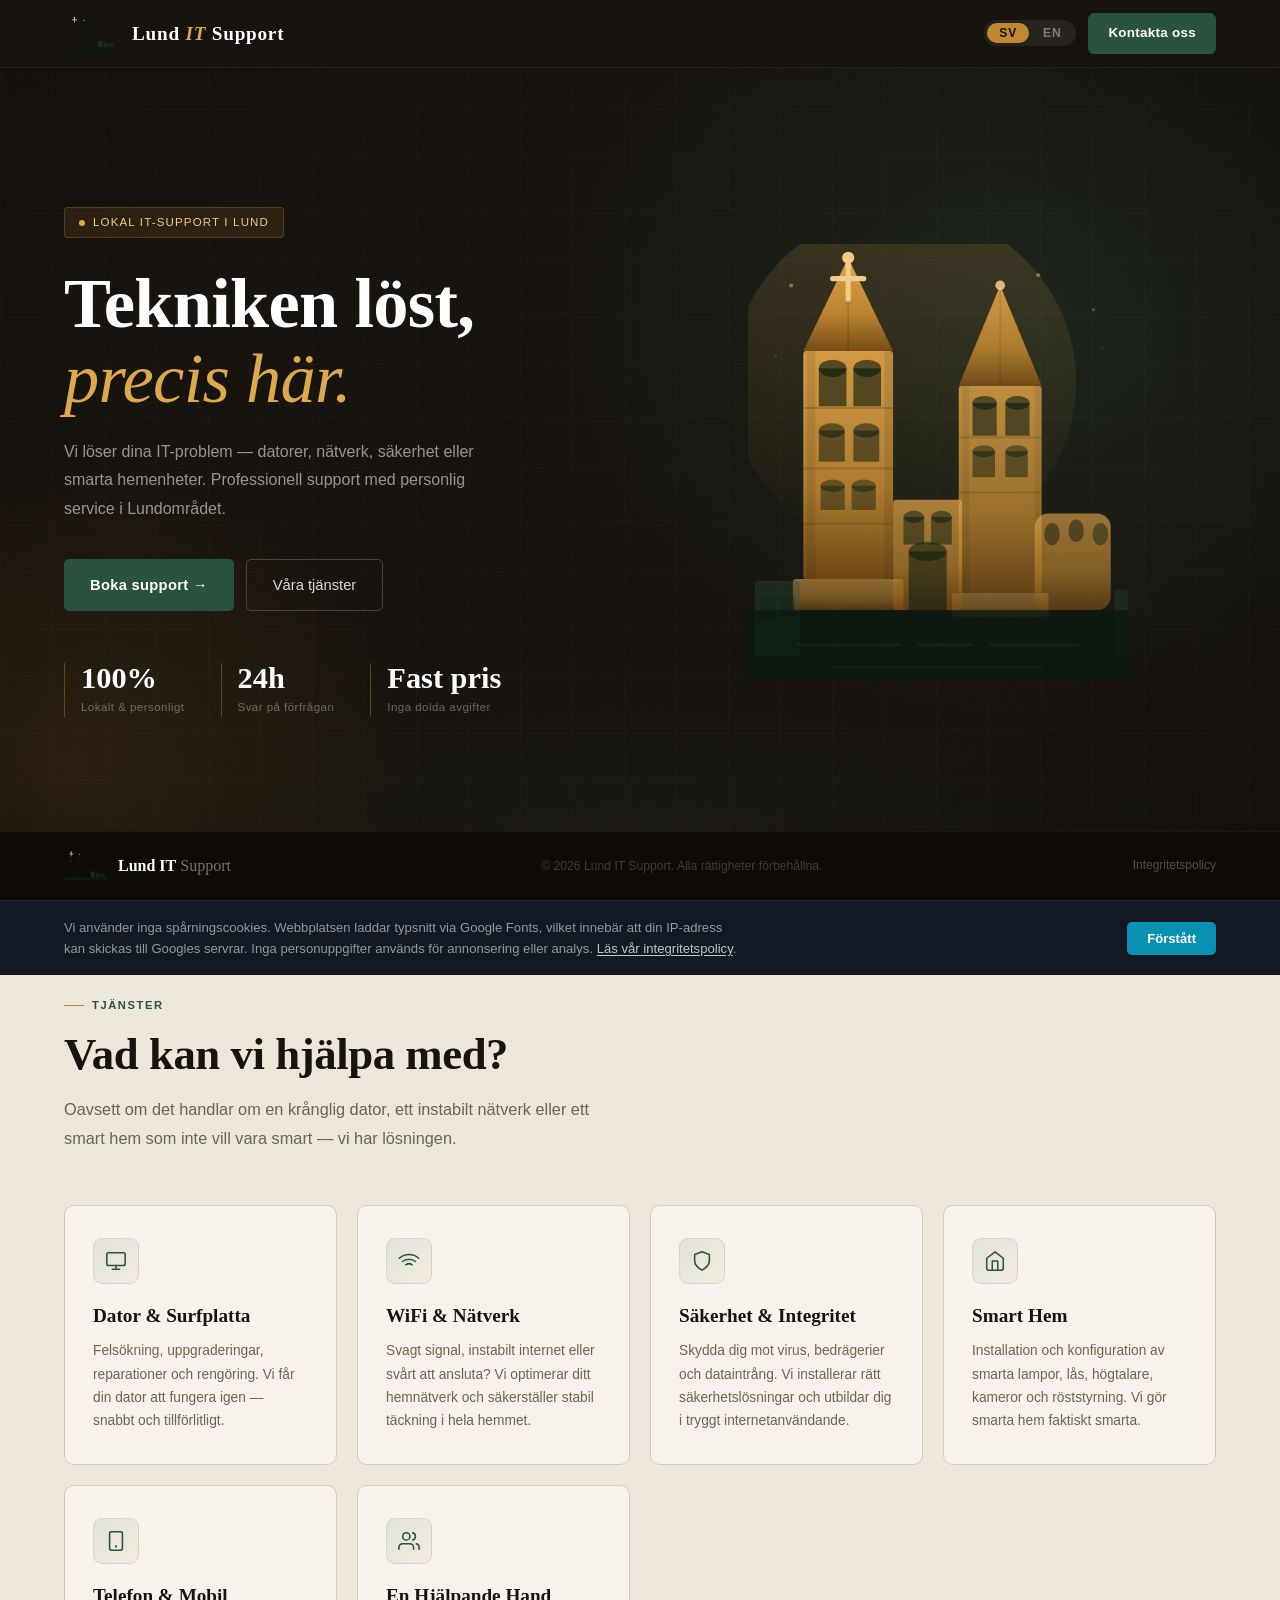
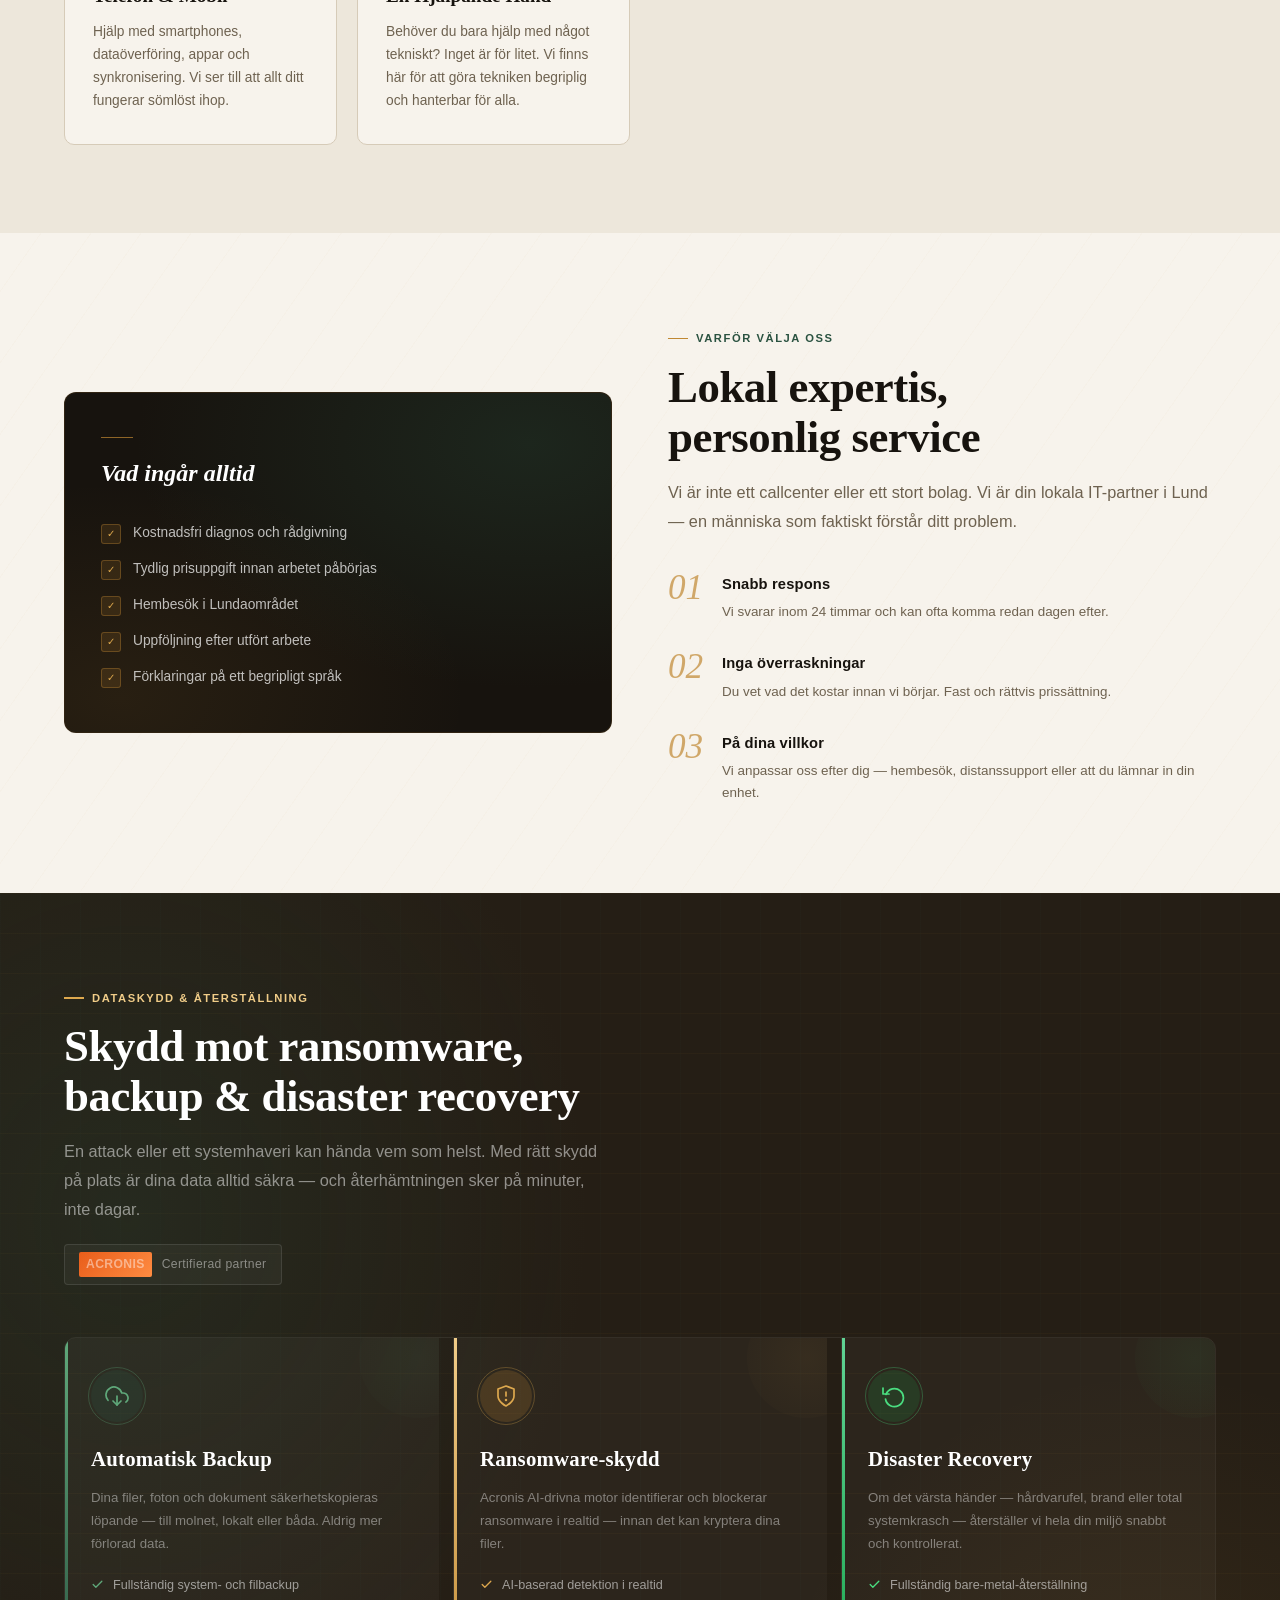
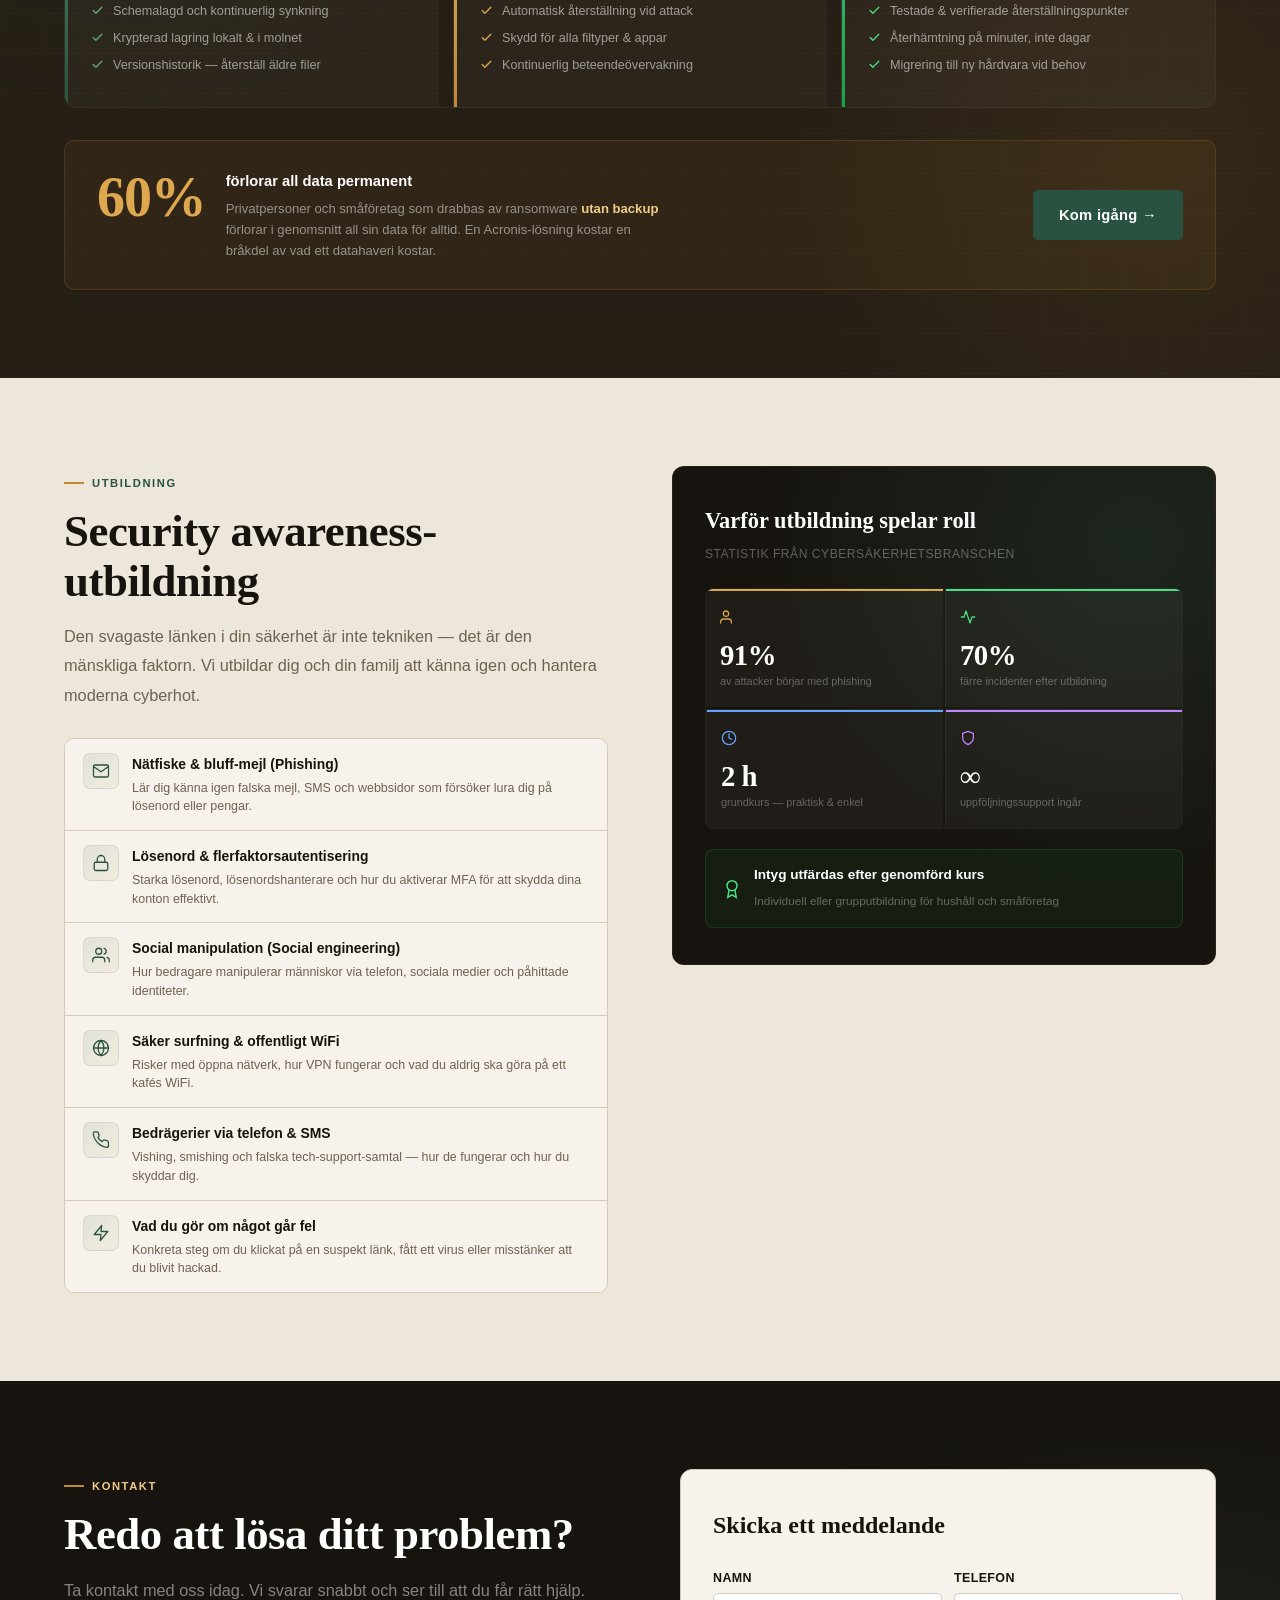
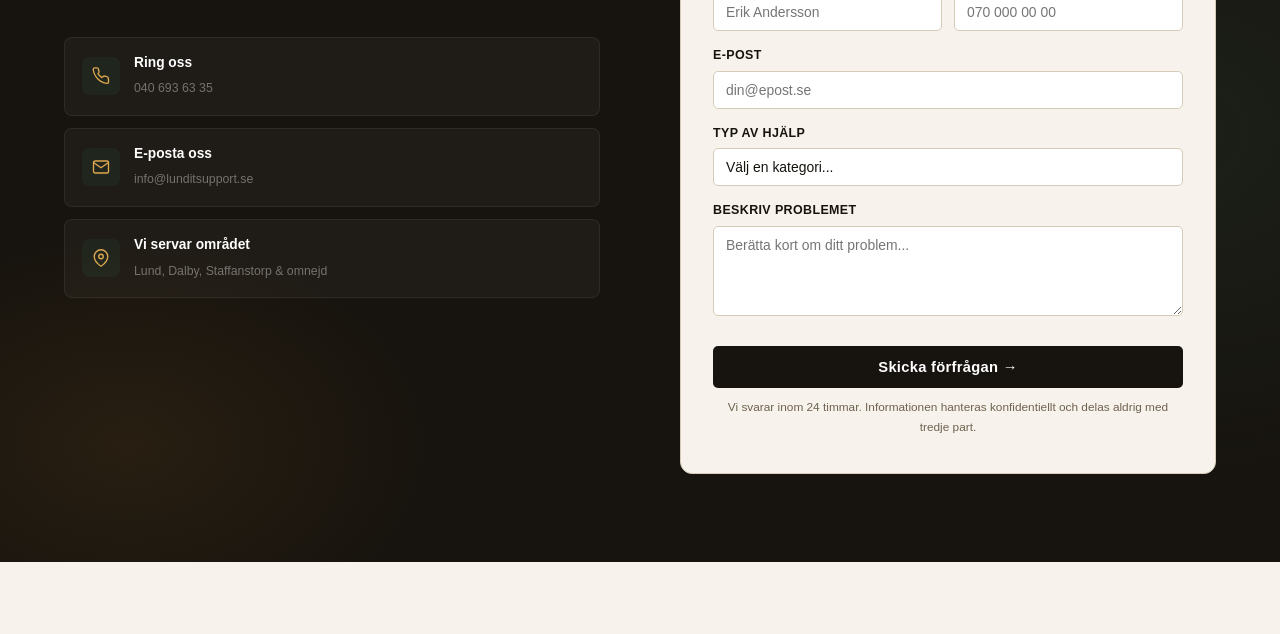
==== index.html @ 8ae0199b "Add files via upload" ====
<!DOCTYPE html>
<html lang="sv">
<head>
<meta charset="UTF-8">
<meta name="viewport" content="width=device-width, initial-scale=1.0">
<title>Lund IT Support — Lokal IT-hjälp i Lundaområdet</title>

<meta http-equiv="Content-Security-Policy" content="default-src 'self'; script-src 'self' 'unsafe-inline'; style-src 'self' 'unsafe-inline' https://fonts.googleapis.com; font-src 'self' https://fonts.gstatic.com; img-src 'self' data:; form-action 'self' https://formspree.io; connect-src 'self' https://formspree.io; frame-ancestors 'none'; object-src 'none'; base-uri 'self';">
<meta http-equiv="X-Content-Type-Options" content="nosniff">
<meta http-equiv="X-Frame-Options" content="DENY">
<meta name="referrer" content="strict-origin-when-cross-origin">
<meta name="description" content="Lokal IT-support i Lundaområdet. Hjälp med datorer, WiFi, säkerhet, smarta hem och backup-lösningar (Acronis). Professionell och personlig service.">
<meta name="robots" content="index, follow">
<meta property="og:title" content="Lund IT Support">
<meta property="og:description" content="Lokal IT-support med personlig service — datorer, nätverk, säkerhet, smart hem och Acronis backup.">
<meta property="og:type" content="website">
<meta property="og:locale" content="sv_SE">

<link rel="preconnect" href="https://fonts.googleapis.com">
<link href="https://fonts.googleapis.com/css2?family=Cormorant+Garamond:ital,wght@0,400;0,600;0,700;1,400;1,600&family=Jost:wght@300;400;500;600&display=swap" rel="stylesheet">
<style>
  :root {
    --ink:       #17130e;
    --ink-mid:   #251e15;
    --ink-card:  #2e2518;
    --forest:    #2a5240;
    --forest-l:  #3d7a5e;
    --gold:      #c08832;
    --gold-l:    #dda84e;
    --gold-ll:   #f0cc88;
    --parchment: #f7f3ec;
    --parch-mid: #ede7db;
    --text:      #17130e;
    --muted:     #6e6250;
    --border:    #d6cbb8;
  }

  *, *::before, *::after { box-sizing: border-box; margin: 0; padding: 0; }
  html { scroll-behavior: smooth; }
  body {
    padding-bottom: 72px;
    font-family: 'Jost', sans-serif;
    color: var(--text);
    background: var(--parchment);
    line-height: 1.65;
    overflow-x: hidden;
  }

  /* Grain texture overlay on dark sections */
  .grain::after {
    content: '';
    position: absolute; inset: 0; z-index: 0; pointer-events: none;
    background-image: url("data:image/svg+xml,%3Csvg viewBox='0 0 200 200' xmlns='http://www.w3.org/2000/svg'%3E%3Cfilter id='n'%3E%3CfeTurbulence type='fractalNoise' baseFrequency='0.75' numOctaves='4' stitchTiles='stitch'/%3E%3C/filter%3E%3Crect width='100%25' height='100%25' filter='url(%23n)' opacity='0.04'/%3E%3C/svg%3E");
    background-size: 180px 180px;
    opacity: 0.35;
    mix-blend-mode: overlay;
  }

  /* ── NAV ── */
  nav {
    position: fixed; top: 0; left: 0; right: 0; z-index: 100;
    background: #17130e; backdrop-filter: blur(16px);
    border-bottom: 1px solid rgba(192,136,50,0.12);
    padding: 0 5vw; display: flex; align-items: center; justify-content: space-between; height: 68px;
  }
  .nav-brand { display: flex; align-items: center; gap: 12px; text-decoration: none; }
  .nav-brand-icon { width: 56px; height: 36px; display: flex; align-items: center; justify-content: center; }
  .nav-brand-text {
    font-family: 'Cormorant Garamond', Georgia, serif;
    color: white; font-size: 1.2rem; font-weight: 600; letter-spacing: 0.04em;
  }
  .nav-brand-text span { color: var(--gold-l); font-style: italic; }
  .nav-actions { display: flex; align-items: center; gap: 12px; }
  .lang-toggle { display: flex; background: rgba(255,255,255,0.07); border-radius: 20px; padding: 3px; gap: 2px; }
  .lang-btn {
    background: none; border: none; cursor: pointer; color: rgba(255,255,255,0.4);
    font-family: 'Jost', sans-serif; font-size: 0.75rem; font-weight: 600;
    letter-spacing: 0.07em; padding: 4px 12px; border-radius: 16px; line-height: 1; transition: all 0.2s;
  }
  .lang-btn.active { background: var(--gold); color: var(--ink); }
  .nav-cta {
    background: var(--forest); color: white;
    font-family: 'Jost', sans-serif; font-weight: 600; font-size: 0.84rem;
    padding: 9px 20px; border-radius: 6px; text-decoration: none; border: none;
    cursor: pointer; transition: all 0.22s; white-space: nowrap;
    letter-spacing: 0.02em;
  }
  .nav-cta:hover { background: var(--forest-l); transform: translateY(-1px); }

  /* ── HERO LAYOUT ── */
  .hero-inner {
    display: grid; grid-template-columns: 1fr 1fr;
    gap: 48px; align-items: center; width: 100%; position: relative; z-index: 1;
  }
  .hero-logo-wrap {
    display: flex; align-items: center; justify-content: center;
    animation: fadeUp 1s 0.15s ease both;
  }
  .hero-logo-wrap svg { width: 100%; max-width: 380px; }

  /* ── HERO ── */
  .hero {
    min-height: 100vh; background: var(--ink);
    display: flex; align-items: center; position: relative; overflow: hidden;
    padding: 80px 5vw 56px;
  }
  .hero-bg {
    position: absolute; inset: 0; z-index: 0;
    background:
      radial-gradient(ellipse 60% 70% at 80% 35%, rgba(42,82,64,0.28), transparent 65%),
      radial-gradient(ellipse 45% 55% at 5%  85%, rgba(192,136,50,0.14), transparent 60%),
      radial-gradient(ellipse 80% 40% at 50% 100%, rgba(42,82,64,0.1), transparent 70%);
  }
  /* Fine grid lines — architectural blueprint feel */
  .hero-grid {
    position: absolute; inset: 0; z-index: 0;
    background-image:
      linear-gradient(rgba(192,136,50,0.04) 1px, transparent 1px),
      linear-gradient(90deg, rgba(192,136,50,0.04) 1px, transparent 1px);
    background-size: 52px 52px;
  }
  /* Vignette */
  .hero-vignette {
    position: absolute; inset: 0; z-index: 0;
    background: radial-gradient(ellipse 100% 100% at 50% 50%, transparent 40%, rgba(0,0,0,0.45) 100%);
  }

  .hero-content { position: relative; z-index: 1; animation: fadeUp 0.9s ease both; }
  .hero-badge {
    display: inline-flex; align-items: center; gap: 8px;
    background: rgba(192,136,50,0.12); border: 1px solid rgba(192,136,50,0.28);
    border-radius: 4px; padding: 5px 14px; margin-bottom: 28px;
  }
  .hero-badge-dot { width: 6px; height: 6px; background: var(--gold-l); border-radius: 50%; animation: pulse 2.4s ease infinite; }
  .hero-badge span { color: var(--gold-ll); font-size: 0.72rem; font-weight: 500; letter-spacing: 0.1em; text-transform: uppercase; }

  h1 {
    font-family: 'Cormorant Garamond', Georgia, serif;
    font-size: clamp(2.8rem, 5.5vw, 4.4rem);
    color: white; line-height: 1.06; margin-bottom: 22px; font-weight: 600;
    letter-spacing: -0.01em;
  }
  h1 em { font-style: italic; color: var(--gold-l); font-weight: 400; }

  .hero-sub {
    font-size: 1rem; color: rgba(255,255,255,0.55); font-weight: 300;
    max-width: 440px; margin-bottom: 36px; line-height: 1.78;
  }
  .hero-btns { display: flex; gap: 12px; flex-wrap: wrap; }
  .btn-primary {
    background: var(--forest); color: white;
    font-family: 'Jost', sans-serif; font-weight: 600; font-size: 0.92rem;
    padding: 13px 26px; border-radius: 5px; text-decoration: none;
    border: none; cursor: pointer; transition: all 0.25s;
    display: inline-flex; align-items: center; gap: 8px; letter-spacing: 0.02em;
  }
  .btn-primary:hover { background: var(--forest-l); transform: translateY(-2px); box-shadow: 0 8px 28px rgba(42,82,64,0.4); }
  .btn-secondary {
    background: transparent; color: rgba(255,255,255,0.85);
    font-family: 'Jost', sans-serif; font-weight: 400; font-size: 0.92rem;
    padding: 13px 26px; border-radius: 5px; text-decoration: none;
    border: 1px solid rgba(255,255,255,0.2); transition: all 0.25s;
    display: inline-flex; align-items: center; gap: 8px;
  }
  .btn-secondary:hover { background: rgba(255,255,255,0.08); transform: translateY(-2px); }

  .hero-stats {
    position: relative; z-index: 1; margin-top: 52px;
    display: flex; gap: 36px; flex-wrap: wrap;
    animation: fadeUp 0.9s 0.2s ease both;
  }
  .stat { border-left: 1px solid rgba(192,136,50,0.4); padding-left: 16px; }
  .stat-num {
    font-family: 'Cormorant Garamond', Georgia, serif;
    font-size: 1.9rem; color: white; font-weight: 600; line-height: 1;
  }
  .stat-label { font-size: 0.72rem; color: rgba(255,255,255,0.35); letter-spacing: 0.04em; margin-top: 4px; }

  /* ── SHARED ── */
  section { padding: 88px 5vw; }
  .section-tag {
    display: inline-flex; align-items: center; gap: 8px;
    font-size: 0.7rem; font-weight: 600; letter-spacing: 0.14em;
    color: var(--forest); text-transform: uppercase; margin-bottom: 14px;
  }
  .section-tag::before {
    content: '';
    display: inline-block; width: 20px; height: 1.5px;
    background: var(--gold); flex-shrink: 0;
  }
  h2 {
    font-family: 'Cormorant Garamond', Georgia, serif;
    font-size: clamp(2rem, 3.5vw, 2.8rem);
    color: var(--ink); line-height: 1.12; margin-bottom: 16px;
    font-weight: 600; letter-spacing: -0.01em;
  }
  .section-intro { font-size: 1.02rem; color: var(--muted); max-width: 540px; line-height: 1.78; font-weight: 300; }

  /* ── SERVICES ── */
  .services { background: var(--parch-mid); }
  .services-header { margin-bottom: 52px; }
  .services-grid { display: grid; grid-template-columns: repeat(auto-fill, minmax(270px, 1fr)); gap: 20px; }
  .service-card {
    background: var(--parchment); border: 1px solid var(--border);
    border-radius: 10px; padding: 32px 28px;
    transition: all 0.32s cubic-bezier(0.25,0.8,0.25,1);
    position: relative; overflow: hidden;
  }
  /* Gold top bar on hover */
  .service-card::before {
    content: ''; position: absolute; top: 0; left: 0; right: 0; height: 2px;
    background: linear-gradient(90deg, var(--forest), var(--gold));
    transform: scaleX(0); transform-origin: left; transition: transform 0.35s;
  }
  /* Warm glow bottom corner */
  .service-card::after {
    content: ''; position: absolute; bottom: -30px; right: -30px;
    width: 80px; height: 80px; border-radius: 50%;
    background: radial-gradient(circle, rgba(192,136,50,0.1), transparent 70%);
    opacity: 0; transition: opacity 0.35s;
  }
  .service-card:hover { transform: translateY(-6px); box-shadow: 0 20px 56px rgba(23,19,14,0.13); border-color: rgba(42,82,64,0.35); }
  .service-card:hover::before { transform: scaleX(1); }
  .service-card:hover::after { opacity: 1; }
  .service-icon {
    width: 46px; height: 46px;
    background: linear-gradient(135deg, rgba(42,82,64,0.1), rgba(192,136,50,0.07));
    border-radius: 9px; display: flex; align-items: center; justify-content: center;
    margin-bottom: 16px; border: 1px solid rgba(42,82,64,0.12);
  }
  .service-icon svg { width: 22px; height: 22px; stroke: var(--forest); fill: none; stroke-width: 1.7; stroke-linecap: round; stroke-linejoin: round; }
  .service-card h3 {
    font-family: 'Cormorant Garamond', Georgia, serif;
    font-size: 1.2rem; color: var(--ink); margin-bottom: 8px; font-weight: 600;
  }
  .service-card p { font-size: 0.86rem; color: var(--muted); line-height: 1.68; font-weight: 300; }

  /* ── WHY ── */
  .why { background: var(--parchment); position: relative; }
  /* Subtle diagonal lines background */
  .why::before {
    content: ''; position: absolute; inset: 0; z-index: 0; pointer-events: none;
    background-image: repeating-linear-gradient(
      -55deg,
      transparent,
      transparent 40px,
      rgba(192,136,50,0.025) 40px,
      rgba(192,136,50,0.025) 41px
    );
  }
  .why > * { position: relative; z-index: 1; }
  .why-inner { display: grid; grid-template-columns: 1fr 1fr; gap: 72px; align-items: center; }
  .why-visual {
    background: var(--ink); border-radius: 12px;
    padding: 44px 36px; position: relative; overflow: hidden;
    border: 1px solid rgba(192,136,50,0.15);
  }
  .why-visual-bg {
    position: absolute; inset: 0;
    background: radial-gradient(ellipse at 85% 15%, rgba(42,82,64,0.3), transparent 60%),
                radial-gradient(ellipse at 10% 90%, rgba(192,136,50,0.1), transparent 50%);
  }
  .why-visual-content { position: relative; z-index: 1; }
  /* Gold rule above title */
  .why-visual-rule {
    width: 32px; height: 1px; background: var(--gold); margin-bottom: 16px; opacity: 0.7;
  }
  .why-visual-title {
    font-family: 'Cormorant Garamond', Georgia, serif;
    font-size: 1.5rem; color: white; margin-bottom: 28px; font-weight: 600; font-style: italic;
  }
  .check-list { list-style: none; display: flex; flex-direction: column; gap: 14px; }
  .check-list li { display: flex; align-items: flex-start; gap: 12px; color: rgba(255,255,255,0.72); font-size: 0.86rem; line-height: 1.6; }
  .check-icon {
    width: 20px; height: 20px; flex-shrink: 0;
    background: rgba(192,136,50,0.15); border: 1px solid rgba(192,136,50,0.35);
    border-radius: 3px; display: flex; align-items: center; justify-content: center;
    color: var(--gold-l); font-size: 10px; margin-top: 2px;
  }
  .why-points { display: flex; flex-direction: column; gap: 28px; margin-top: 36px; }
  .why-point { display: flex; gap: 18px; align-items: flex-start; }
  .why-point-num {
    font-family: 'Cormorant Garamond', Georgia, serif;
    font-size: 2.2rem; color: var(--gold); line-height: 0.9;
    width: 36px; flex-shrink: 0; font-weight: 400; font-style: italic; opacity: 0.7;
  }
  .why-point h4 { font-weight: 600; color: var(--ink); margin-bottom: 5px; font-size: 0.92rem; letter-spacing: 0.01em; }
  .why-point p { font-size: 0.84rem; color: var(--muted); line-height: 1.65; font-weight: 300; }

  /* ── ACRONIS / DATA PROTECTION ── */
  .acronis {
    background: var(--ink-mid); position: relative; overflow: hidden;
  }
  /* Blueprint grid: technical, precise */
  .acronis::before {
    content: ''; position: absolute; inset: 0; z-index: 0; pointer-events: none;
    background-image:
      linear-gradient(rgba(192,136,50,0.04) 1px, transparent 1px),
      linear-gradient(90deg, rgba(42,82,64,0.06) 1px, transparent 1px);
    background-size: 40px 40px;
  }
  .acronis-bg {
    position: absolute; inset: 0; z-index: 0;
    background:
      radial-gradient(ellipse 60% 80% at 10% 30%, rgba(42,82,64,0.22), transparent 60%),
      radial-gradient(ellipse 50% 60% at 90% 80%, rgba(192,136,50,0.1), transparent 60%);
  }
  .acronis-inner { position: relative; z-index: 1; }
  .acronis-header { margin-bottom: 52px; }
  .acronis-header h2 { color: white; }
  .acronis-header .section-tag { color: var(--gold-ll); }
  .acronis-header .section-tag::before { background: var(--gold-l); }
  .acronis-header .section-intro { color: rgba(255,255,255,0.5); }
  .acronis-partner {
    display: inline-flex; align-items: center; gap: 10px;
    background: rgba(255,255,255,0.04); border: 1px solid rgba(255,255,255,0.1);
    border-radius: 4px; padding: 7px 14px; margin-top: 20px;
  }
  .acronis-partner-badge {
    background: linear-gradient(135deg,#e85d1a,#ff8c42);
    border-radius: 2px; padding: 2px 7px; font-size: 0.65rem; font-weight: 700;
    color: white; letter-spacing: 0.1em; text-transform: uppercase;
  }
  .acronis-partner span { color: rgba(255,255,255,0.45); font-size: 0.76rem; letter-spacing: 0.03em; }

  /* Three-card grid with distinct visual weight per card */
  .acronis-grid { display: grid; grid-template-columns: repeat(3,1fr); gap: 2px; margin-bottom: 32px; border: 1px solid rgba(255,255,255,0.07); border-radius: 12px; overflow: hidden; }

  .acronis-card {
    background: rgba(255,255,255,0.03);
    padding: 32px 26px; transition: background 0.3s; position: relative; overflow: hidden;
  }
  /* Vertical dividers between cards */
  .acronis-card + .acronis-card { border-left: 1px solid rgba(255,255,255,0.06); }
  /* Coloured left edge per card type — instant visual hierarchy */
  .acronis-card::before {
    content: ''; position: absolute; top: 0; left: 0; bottom: 0; width: 3px;
  }
  .card-backup::before    { background: linear-gradient(180deg, #5fa87a, #2a5240); }
  .card-ransomware::before { background: linear-gradient(180deg, var(--gold-ll), var(--gold)); }
  .card-disaster::before  { background: linear-gradient(180deg, #60d394, #16a34a); }
  /* Ambient glow top-right corner per card */
  .acronis-card::after {
    content: ''; position: absolute; top: -40px; right: -40px;
    width: 120px; height: 120px; border-radius: 50%; opacity: 0.06;
    transition: opacity 0.4s;
  }
  .card-backup::after    { background: radial-gradient(circle, #5fa87a, transparent); }
  .card-ransomware::after { background: radial-gradient(circle, #dda84e, transparent); }
  .card-disaster::after  { background: radial-gradient(circle, #4ade80, transparent); }
  .acronis-card:hover { background: rgba(255,255,255,0.06); }
  .acronis-card:hover::after { opacity: 0.18; }

  /* Card icon with coloured ring */
  .acronis-card-icon {
    width: 52px; height: 52px; border-radius: 50%;
    display: flex; align-items: center; justify-content: center;
    margin-bottom: 20px; position: relative;
  }
  .acronis-card-icon::after {
    content: ''; position: absolute; inset: -3px; border-radius: 50%;
    border: 1px solid currentColor; opacity: 0.3;
  }
  .icon-backup    { background: rgba(42,82,64,0.25);    color: #5fa87a; }
  .icon-ransomware { background: rgba(192,136,50,0.2);   color: var(--gold-l); }
  .icon-disaster  { background: rgba(22,163,74,0.18);   color: #4ade80; }
  .icon-backup svg    { stroke: #5fa87a; }
  .icon-ransomware svg { stroke: var(--gold-l); }
  .icon-disaster svg  { stroke: #4ade80; }
  .acronis-card-icon svg { width: 24px; height: 24px; fill: none; stroke-width: 1.7; stroke-linecap: round; stroke-linejoin: round; }

  .acronis-card h3 {
    font-family: 'Cormorant Garamond', Georgia, serif;
    font-size: 1.3rem; color: white; margin-bottom: 10px; font-weight: 600;
    letter-spacing: 0.01em;
  }
  .acronis-card p { font-size: 0.83rem; color: rgba(255,255,255,0.42); line-height: 1.75; margin-bottom: 20px; font-weight: 300; }
  .acronis-features { list-style: none; display: flex; flex-direction: column; gap: 8px; }
  .acronis-features li { display: flex; align-items: flex-start; gap: 9px; font-size: 0.79rem; color: rgba(255,255,255,0.55); line-height: 1.5; }
  .acronis-features li svg { width: 13px; height: 13px; fill: none; stroke-width: 2.4; stroke-linecap: round; stroke-linejoin: round; flex-shrink: 0; margin-top: 2px; }
  .icon-backup    ~ * .acronis-features li svg,
  .card-backup .acronis-features li svg    { stroke: #5fa87a; }
  .card-ransomware .acronis-features li svg { stroke: var(--gold-l); }
  .card-disaster .acronis-features li svg  { stroke: #4ade80; }

  /* Stat callout: number as hero */
  .acronis-callout {
    display: grid; grid-template-columns: 1fr auto;
    gap: 24px; align-items: center;
    background: rgba(192,136,50,0.07);
    border: 1px solid rgba(192,136,50,0.2);
    border-radius: 10px; padding: 28px 32px;
  }
  .acronis-callout-inner { display: flex; align-items: flex-start; gap: 20px; }
  /* Big statistic number */
  .acronis-stat-num {
    font-family: 'Cormorant Garamond', Georgia, serif;
    font-size: 3.5rem; font-weight: 700; color: var(--gold-l);
    line-height: 1; flex-shrink: 0; letter-spacing: -0.02em;
  }
  .acronis-stat-text strong { display: block; color: white; font-size: 0.92rem; font-weight: 600; margin-bottom: 4px; }
  .acronis-stat-text p { color: rgba(255,255,255,0.5); font-size: 0.82rem; line-height: 1.6; font-weight: 300; max-width: 440px; }
  .acronis-stat-text p strong { display: inline; color: var(--gold-ll); font-size: inherit; }

  /* ── AWARENESS ── */
  .awareness { background: var(--parch-mid); }
  .awareness-inner { display: grid; grid-template-columns: 1fr 1fr; gap: 64px; align-items: start; }
  .awareness-modules { display: flex; flex-direction: column; gap: 0; margin-top: 28px; border: 1px solid var(--border); border-radius: 10px; overflow: hidden; }
  .awareness-module {
    background: var(--parchment); border-bottom: 1px solid var(--border);
    padding: 14px 18px; display: flex; align-items: flex-start; gap: 13px;
    transition: all 0.22s; position: relative;
  }
  .awareness-module:last-child { border-bottom: none; }
  /* Gold left accent bar on hover */
  .awareness-module::before {
    content: ''; position: absolute; top: 0; left: 0; bottom: 0; width: 2px;
    background: var(--gold); transform: scaleY(0); transform-origin: center;
    transition: transform 0.22s;
  }
  .awareness-module:hover { background: white; padding-left: 22px; }
  .awareness-module:hover::before { transform: scaleY(1); }
  .module-icon {
    width: 36px; height: 36px; flex-shrink: 0; border-radius: 7px;
    display: flex; align-items: center; justify-content: center;
    background: linear-gradient(135deg, rgba(42,82,64,0.1), rgba(192,136,50,0.07));
    border: 1px solid rgba(42,82,64,0.1); transition: all 0.22s;
  }
  .awareness-module:hover .module-icon { background: rgba(42,82,64,0.12); border-color: rgba(42,82,64,0.25); }
  .module-icon svg { width: 18px; height: 18px; stroke: var(--forest); fill: none; stroke-width: 1.7; stroke-linecap: round; stroke-linejoin: round; }
  .module-text h4 { font-weight: 600; font-size: 0.87rem; color: var(--ink); margin-bottom: 3px; }
  .module-text p { font-size: 0.78rem; color: var(--muted); line-height: 1.5; font-weight: 300; }

  /* Stats panel: four stat boxes with individual accent colours */
  .awareness-visual {
    background: var(--ink); border-radius: 12px; padding: 36px 32px;
    position: relative; overflow: hidden; border: 1px solid rgba(192,136,50,0.12);
  }
  .awareness-visual-bg { position: absolute; inset: 0; background: radial-gradient(ellipse at 85% 15%, rgba(42,82,64,0.3), transparent 60%); }
  .awareness-visual-content { position: relative; z-index: 1; }
  .awareness-visual h3 {
    font-family: 'Cormorant Garamond', Georgia, serif;
    font-size: 1.4rem; color: white; margin-bottom: 4px; font-weight: 600;
  }
  .awareness-visual-sub { font-size: 0.76rem; color: rgba(255,255,255,0.32); margin-bottom: 24px; letter-spacing: 0.04em; text-transform: uppercase; }
  /* Four-stat grid with coloured top bar per stat */
  .awareness-stats { display: grid; grid-template-columns: 1fr 1fr; gap: 2px; margin-bottom: 20px; border-radius: 8px; overflow: hidden; border: 1px solid rgba(255,255,255,0.06); }
  .astat {
    background: rgba(255,255,255,0.04);
    padding: 18px 14px; position: relative; overflow: hidden;
  }
  .astat::before {
    content: ''; position: absolute; top: 0; left: 0; right: 0; height: 2px;
  }
  .astat:nth-child(1)::before { background: var(--gold-l); }
  .astat:nth-child(2)::before { background: #4ade80; }
  .astat:nth-child(3)::before { background: #60a5fa; }
  .astat:nth-child(4)::before { background: #c084fc; }
  .astat + .astat { border-left: 1px solid rgba(255,255,255,0.05); }
  .astat:nth-child(3), .astat:nth-child(4) { border-top: 1px solid rgba(255,255,255,0.05); }
  .astat-icon { margin-bottom: 8px; }
  .astat-icon svg { width: 16px; height: 16px; fill: none; stroke-width: 1.9; stroke-linecap: round; stroke-linejoin: round; }
  .astat:nth-child(1) .astat-icon svg { stroke: var(--gold-l); }
  .astat:nth-child(2) .astat-icon svg { stroke: #4ade80; }
  .astat:nth-child(3) .astat-icon svg { stroke: #60a5fa; }
  .astat:nth-child(4) .astat-icon svg { stroke: #c084fc; }
  .astat-num {
    font-family: 'Cormorant Garamond', Georgia, serif;
    font-size: 1.8rem; color: white; font-weight: 600; line-height: 1;
    letter-spacing: -0.02em;
  }
  .astat-label { font-size: 0.68rem; color: rgba(255,255,255,0.32); margin-top: 4px; line-height: 1.4; }

  .awareness-cert {
    background: rgba(22,163,74,0.08); border: 1px solid rgba(22,163,74,0.2);
    border-radius: 8px; padding: 14px 16px; display: flex; align-items: center; gap: 12px;
  }
  .awareness-cert svg { width: 20px; height: 20px; stroke: #4ade80; fill: none; stroke-width: 1.8; flex-shrink: 0; }
  .awareness-cert-text strong { display: block; color: white; font-size: 0.85rem; font-weight: 600; }
  .awareness-cert-text span { font-size: 0.74rem; color: rgba(255,255,255,0.34); }

  /* ── CONTACT ── */
  .contact { background: var(--ink); position: relative; overflow: hidden; }
  .contact-bg {
    position: absolute; inset: 0;
    background: radial-gradient(ellipse 60% 70% at 90% 45%, rgba(42,82,64,0.22), transparent 65%),
                radial-gradient(ellipse 40% 45% at 10% 85%, rgba(192,136,50,0.1), transparent 60%);
  }
  .contact-inner { position: relative; z-index: 1; display: grid; grid-template-columns: 1fr 1fr; gap: 80px; align-items: start; }
  .contact h2 { color: white; }
  .contact .section-tag { color: var(--gold-ll); }
  .contact .section-tag::before { background: var(--gold); }
  .contact .section-intro { color: rgba(255,255,255,0.48); }
  .contact-ways { margin-top: 32px; display: flex; flex-direction: column; gap: 12px; }
  .contact-way {
    display: flex; align-items: center; gap: 14px; padding: 14px 17px;
    background: rgba(255,255,255,0.035); border: 1px solid rgba(255,255,255,0.07);
    border-radius: 8px; text-decoration: none; transition: all 0.22s;
  }
  .contact-way:hover { background: rgba(255,255,255,0.07); border-color: rgba(192,136,50,0.3); transform: translateX(4px); }
  .contact-way-icon {
    width: 38px; height: 38px; flex-shrink: 0;
    background: rgba(42,82,64,0.18); border-radius: 7px;
    display: flex; align-items: center; justify-content: center;
  }
  .contact-way-icon svg { width: 18px; height: 18px; stroke: var(--gold-l); fill: none; stroke-width: 1.8; stroke-linecap: round; stroke-linejoin: round; }
  .contact-way-text strong { display: block; color: white; font-weight: 600; font-size: 0.86rem; }
  .contact-way-text span { color: rgba(255,255,255,0.38); font-size: 0.77rem; }

  /* Contact form */
  .form-card { background: var(--parchment); border-radius: 12px; padding: 36px 32px; border: 1px solid var(--border); }
  .form-card h3 {
    font-family: 'Cormorant Garamond', Georgia, serif;
    font-size: 1.5rem; color: var(--ink); margin-bottom: 22px; font-weight: 600;
  }
  .form-row { margin-bottom: 14px; }
  .form-row label { display: block; font-size: 0.78rem; font-weight: 600; color: var(--text); margin-bottom: 5px; letter-spacing: 0.03em; text-transform: uppercase; }
  .form-row input, .form-row textarea, .form-row select {
    width: 100%; padding: 10px 12px;
    border: 1.5px solid var(--border); border-radius: 5px;
    font-family: 'Jost', sans-serif; font-size: 0.87rem;
    color: var(--text); background: white; outline: none;
    transition: border-color 0.2s; appearance: none;
  }
  .form-row input:focus, .form-row textarea:focus, .form-row select:focus {
    border-color: var(--forest); box-shadow: 0 0 0 3px rgba(42,82,64,0.1);
  }
  .form-row textarea { resize: vertical; min-height: 90px; }
  .form-grid { display: grid; grid-template-columns: 1fr 1fr; gap: 12px; }
  .form-submit {
    width: 100%; background: var(--ink); color: white;
    font-family: 'Jost', sans-serif; font-weight: 600; font-size: 0.92rem;
    padding: 13px; border-radius: 5px; border: none;
    cursor: pointer; transition: all 0.25s; margin-top: 8px; letter-spacing: 0.02em;
  }
  .form-submit:hover { background: var(--forest); transform: translateY(-2px); box-shadow: 0 8px 24px rgba(42,82,64,0.32); }
  .form-submit:disabled { opacity: 0.55; cursor: not-allowed; transform: none; }
  .form-note { font-size: 0.74rem; color: var(--muted); text-align: center; margin-top: 10px; font-weight: 300; }
  .success-msg { display: none; background: rgba(42,82,64,0.08); border: 1px solid rgba(42,82,64,0.28); border-radius: 6px; padding: 14px; text-align: center; color: var(--forest); font-weight: 500; font-size: 0.86rem; margin-top: 10px; }
  #form-error { display: none; color: #b91c1c; font-size: 0.82rem; margin-bottom: 8px; }

  /* ── FOOTER ── */
  footer { position: fixed; bottom: 0; left: 0; right: 0; z-index: 100;
    background: #0e0b07; padding: 18px 5vw;
    display: flex; align-items: center; justify-content: space-between; flex-wrap: wrap; gap: 16px;
    border-top: 1px solid rgba(192,136,50,0.1);
  }
  .footer-brand { display: flex; align-items: center; gap: 10px; text-decoration: none; }
  .footer-brand-text {
    font-family: 'Cormorant Garamond', Georgia, serif;
    color: rgba(255,255,255,0.42); font-size: 1rem; font-weight: 400;
  }
  .footer-brand-text b { color: white; }
  .footer-copy { color: rgba(255,255,255,0.2); font-size: 0.76rem; }

  /* ── ANIMATIONS ── */
  @keyframes fadeUp { from { opacity:0; transform:translateY(24px); } to { opacity:1; transform:translateY(0); } }
  @keyframes pulse { 0%,100%{ opacity:1; transform:scale(1); } 50%{ opacity:0.45; transform:scale(0.82); } }
  .fade-in { opacity:0; transform:translateY(20px); transition: opacity 0.75s ease, transform 0.75s ease; }
  .fade-in.visible { opacity:1; transform:translateY(0); }


  /* ═══════════════════════════════════════════════
     RESPONSIVE SYSTEM
     Breakpoints:
       xs  < 480px   — small phone
       sm  480–767px — large phone / small tablet
       md  768–1023px — tablet
       lg  1024–1399px — laptop
       xl  1400–1919px — desktop
       2xl 1920px+   — large/wide monitors (27"+)
  ═══════════════════════════════════════════════ */

  /* ── CONTAINER: cap content width on large screens ── */
  .container {
    width: 100%;
    max-width: 1360px;
    margin-left: auto;
    margin-right: auto;
    padding-left: 5vw;
    padding-right: 5vw;
  }

  /* On very wide screens shrink side padding so container kicks in cleanly */
  @media(min-width:1400px) {
    nav { padding: 0 max(5vw, calc((100vw - 1360px)/2)); }
    section { padding: 96px max(5vw, calc((100vw - 1360px)/2)); }
    footer { padding: 32px max(5vw, calc((100vw - 1360px)/2)); }
    .hero { padding: 80px max(5vw, calc((100vw - 1360px)/2)) 56px; }
  }

  /* ── 27"+ wide monitors (1920px+): generously spaced ── */
  @media(min-width:1920px) {
    h1 { font-size: 5rem; }
    h2 { font-size: 3rem; }
    .hero-logo-wrap svg { max-width: 480px; }
    .services-grid { grid-template-columns: repeat(3, 1fr); gap: 28px; }
    .acronis-grid { gap: 24px; }
    .why-inner { gap: 96px; }
    section { padding-top: 112px; padding-bottom: 112px; }
    .section-intro { font-size: 1.1rem; max-width: 620px; }
    .hero-sub { font-size: 1.1rem; max-width: 520px; }
  }

  /* ── Laptop 1024–1399px ── */
  @media(max-width:1399px) and (min-width:1024px) {
    .hero-inner { gap: 40px; }
    .why-inner { gap: 56px; }
    .acronis-grid { gap: 14px; }
  }

  /* ── Tablet landscape 768–1023px ── */
  @media(max-width:1023px) and (min-width:768px) {
    h1 { font-size: clamp(2.4rem, 4.5vw, 3.2rem); }
    section { padding: 68px 5vw; }
    .hero { padding: 72px 5vw 48px; }
    .hero-inner { gap: 32px; }
    .hero-logo-wrap svg { max-width: 300px; }
    /* Service grid: 2 columns on tablet */
    .services-grid { grid-template-columns: repeat(2, 1fr); }
    /* Acronis: 2 columns then wrap */
    .acronis-grid { grid-template-columns: repeat(2, 1fr); }
    /* Why: keep 2-col but tighter */
    .why-inner { gap: 40px; }
    .why-visual { padding: 32px 28px; }
    /* Contact: keep 2-col */
    .contact-inner { gap: 48px; }
    /* Awareness: keep 2-col */
    .awareness-inner { gap: 40px; }
    /* Nav brand text: visible but smaller */
    .nav-brand-text { font-size: 1rem; }
  }

  /* ── Large phone / small tablet 480–767px ── */
  @media(max-width:767px) and (min-width:480px) {
    h1 { font-size: clamp(2.2rem, 6vw, 2.8rem); }
    h2 { font-size: clamp(1.8rem, 5vw, 2.2rem); }
    section { padding: 56px 5vw; }
    .hero {
      padding: 80px 5vw 44px;
      min-height: auto;
    }
    /* Hero: single column, hide illustration to keep focus */
    .hero-inner { grid-template-columns: 1fr; gap: 0; }
    .hero-logo-wrap { display: none; }
    .hero-content { max-width: 100%; }
    .hero-sub { max-width: 100%; }
    .hero-stats { margin-top: 36px; gap: 24px; }
    /* Service grid: 2 columns */
    .services-grid { grid-template-columns: repeat(2, 1fr); gap: 14px; }
    .service-card { padding: 24px 20px; }
    /* Why: stack */
    .why-inner { grid-template-columns: 1fr; gap: 32px; }
    .why-visual { padding: 28px 24px; }
    /* Acronis: 2 columns */
    .acronis-grid { grid-template-columns: repeat(2, 1fr); gap: 12px; }
    .acronis-card { padding: 22px 18px; }
    /* Awareness: stack */
    .awareness-inner { grid-template-columns: 1fr; gap: 28px; }
    /* Contact: stack */
    .contact-inner { grid-template-columns: 1fr; gap: 36px; }
    .form-card { padding: 28px 22px; }
    /* Nav */
    .nav-brand-text { display: none; }
    .nav-cta { font-size: 0.8rem; padding: 8px 14px; }
    /* Footer: stack */
    footer { flex-direction: column; align-items: flex-start; gap: 12px; }
  }

  /* ── Small phone 320–479px ── */
  @media(max-width:479px) {
    nav { padding: 0 16px; height: 60px; }
    .nav-brand-text { display: none; }
    .nav-cta { font-size: 0.78rem; padding: 7px 12px; }
    .lang-btn { padding: 4px 9px; }

    .hero {
      padding: 70px 16px 36px;
      min-height: auto;
    }
    .hero-inner { grid-template-columns: 1fr; gap: 0; }
    .hero-logo-wrap { display: none; }
    h1 { font-size: clamp(2rem, 8vw, 2.6rem); line-height: 1.08; }
    .hero-badge { margin-bottom: 20px; }
    .hero-badge span { font-size: 0.68rem; }
    .hero-sub { font-size: 0.92rem; margin-bottom: 28px; }
    .hero-btns { gap: 10px; }
    .btn-primary, .btn-secondary { padding: 11px 20px; font-size: 0.88rem; }
    .hero-stats {
      margin-top: 28px; gap: 16px;
      display: grid; grid-template-columns: repeat(3, 1fr);
    }
    .stat { border-left: 1px solid rgba(192,136,50,0.35); padding-left: 10px; }
    .stat-num { font-size: 1.4rem; }
    .stat-label { font-size: 0.65rem; }

    section { padding: 48px 16px; }

    /* Services: 1 column on very small phones */
    .services-grid { grid-template-columns: 1fr; gap: 12px; }
    .service-card { padding: 22px 18px; }

    h2 { font-size: clamp(1.7rem, 7vw, 2.1rem); }
    .section-intro { font-size: 0.92rem; }

    /* Why: stacked */
    .why-inner { grid-template-columns: 1fr; gap: 28px; }
    .why-visual { padding: 24px 20px; }
    .why-visual-title { font-size: 1.2rem; }
    .why-points { gap: 20px; margin-top: 28px; }
    .why-point-num { font-size: 1.7rem; }

    /* Acronis: 1 column */
    .acronis-grid { grid-template-columns: 1fr; gap: 12px; }
    .acronis-card { padding: 20px 16px; }
    .acronis-callout { flex-direction: column; align-items: flex-start; }

    /* Awareness: stacked */
    .awareness-inner { grid-template-columns: 1fr; gap: 24px; }
    .awareness-stats { grid-template-columns: 1fr 1fr; gap: 10px; }

    /* Contact: stacked */
    .contact-inner { grid-template-columns: 1fr; gap: 32px; }
    .form-card { padding: 22px 16px; }
    .form-grid { grid-template-columns: 1fr; gap: 0; }
    .contact-ways { gap: 10px; }

    footer {
      padding: 24px 16px;
      flex-direction: column; align-items: flex-start; gap: 10px;
    }
  }

  /* ── Touch: remove hover transforms on touch devices ── */
  @media(hover: none) {
    .service-card:hover { transform: none; }
    .awareness-module:hover { transform: none; }
    .contact-way:hover { transform: none; }
    .acronis-card:hover { transform: none; }
    .btn-primary:hover { transform: none; }
    .btn-secondary:hover { transform: none; }
    .nav-cta:hover { transform: none; }
  }

  /* ── Reduced motion ── */
  @media(prefers-reduced-motion: reduce) {
    *, *::before, *::after { animation-duration: 0.01ms !important; transition-duration: 0.01ms !important; }
    .fade-in { opacity: 1; transform: none; }
  }

  /* Acronis joined-grid responsive */
  @media(max-width:767px) {
    .acronis-grid { grid-template-columns: 1fr; gap: 0; }
    .acronis-card + .acronis-card { border-left: none; border-top: 1px solid rgba(255,255,255,0.06); }
    .acronis-callout { grid-template-columns: 1fr; gap: 20px; }
  }
  @media(max-width:1023px) and (min-width:768px) {
    .acronis-grid { grid-template-columns: 1fr 1fr; }
    .card-disaster { grid-column: span 2; }
    .card-disaster + .acronis-card { border-left: none; }
  }
  @media(max-width:479px) {
    .acronis-stat-num { font-size: 2.6rem; }
    .awareness-stats { grid-template-columns: 1fr 1fr; }
    .astat:nth-child(3) { border-left: none; }
    .astat:nth-child(4) { border-left: 1px solid rgba(255,255,255,0.05); }
  }

  /* ── COOKIE NOTICE ── */
  .cookie-bar {
    position: fixed; bottom: 0; left: 0; right: 0; z-index: 200;
    background: rgba(10,18,28,0.97); backdrop-filter: blur(12px);
    border-top: 1px solid rgba(255,255,255,0.08);
    padding: 16px 5vw; display: flex; align-items: center; justify-content: space-between;
    gap: 20px; flex-wrap: wrap;
    transform: translateY(100%); transition: transform 0.35s ease;
  }
  .cookie-bar.visible { transform: translateY(0); }
  .cookie-bar p { font-size: 0.82rem; color: rgba(255,255,255,0.55); font-weight: 300; line-height: 1.6; max-width: 680px; }
  .cookie-bar p a { color: rgba(255,255,255,0.75); text-decoration: underline; text-underline-offset: 2px; }
  .cookie-bar p a:hover { color: white; }
  .cookie-accept { background: var(--accent, #0891b2); color: white; border: none; border-radius: 5px; padding: 9px 20px; font-size: 0.82rem; font-weight: 600; cursor: pointer; white-space: nowrap; transition: opacity 0.2s; flex-shrink: 0; }
  .cookie-accept:hover { opacity: 0.85; }
  @media(max-width:600px) { .cookie-bar { padding: 14px 4vw; } .cookie-bar p { font-size: 0.78rem; } }

</style>
</head>
<body>
<!-- ═══ LUND MARK — single definition ═══ -->
<svg style="display:none" xmlns="http://www.w3.org/2000/svg">
  <symbol id="lund-mark" viewBox="0 0 110 76">

        <defs>
          <linearGradient id="lund_mark_g0" x1="0%" y1="0%" x2="0%" y2="100%">
            <stop offset="0%" stop-color="#e8a84a"/>
            <stop offset="70%" stop-color="#c08832"/>
            <stop offset="100%" stop-color="#8a5e1e"/>
          </linearGradient>
        </defs>
        <!-- Ground -->
        <rect x="3" y="66" width="104" height="8" rx="0" fill="#0a1a10"/>
        <!-- ── Left tower (dominant, taller) ── -->
        <rect x="8" y="16" width="20" height="50" rx="1" fill="url(#lund_mark_g0)" opacity="0.88"/>
        <!-- Stone banding lines -->
        <line x1="8" y1="30" x2="28" y2="30" stroke="#0a1a10" stroke-width="0.7" opacity="0.25"/>
        <line x1="8" y1="44" x2="28" y2="44" stroke="#0a1a10" stroke-width="0.7" opacity="0.25"/>
        <line x1="8" y1="56" x2="28" y2="56" stroke="#0a1a10" stroke-width="0.7" opacity="0.25"/>
        <!-- Left belfry: Romanesque arch window (arch top) -->
        <rect x="12" y="22" width="8" height="9" rx="0" fill="#0a1a10" opacity="0.6"/>
        <ellipse cx="16" cy="22" rx="4" ry="2.5" fill="#0a1a10" opacity="0.6"/>
        <!-- Left mid window -->
        <rect x="13" y="36" width="6" height="7" rx="0" fill="#0a1a10" opacity="0.5"/>
        <ellipse cx="16" cy="36" rx="3" ry="1.8" fill="#0a1a10" opacity="0.5"/>
        <!-- Left spire: sharp triangle -->
        <polygon points="18,3 10,16 26,16" fill="url(#lund_mark_g0)" opacity="0.95"/>
        <!-- Cross on left tower -->
        <line x1="18" y1="5"  x2="18" y2="13" stroke="#f0cc88" stroke-width="1.8" stroke-linecap="round"/>
        <line x1="14" y1="8"  x2="22" y2="8"  stroke="#f0cc88" stroke-width="1.8" stroke-linecap="round"/>
        <circle cx="18" cy="3" r="1.6" fill="#f0cc88"/>
        <!-- ── Right tower (slightly shorter, narrower) ── -->
        <rect x="30" y="20" width="16" height="46" rx="1" fill="url(#lund_mark_g0)" opacity="0.78"/>
        <line x1="30" y1="33" x2="46" y2="33" stroke="#0a1a10" stroke-width="0.6" opacity="0.22"/>
        <line x1="30" y1="47" x2="46" y2="47" stroke="#0a1a10" stroke-width="0.6" opacity="0.22"/>
        <!-- Right belfry arch window -->
        <rect x="34" y="26" width="8" height="8" rx="0" fill="#0a1a10" opacity="0.55"/>
        <ellipse cx="38" cy="26" rx="4" ry="2.2" fill="#0a1a10" opacity="0.55"/>
        <!-- Right mid window -->
        <rect x="35" y="39" width="6" height="6" rx="0" fill="#0a1a10" opacity="0.45"/>
        <ellipse cx="38" cy="39" rx="3" ry="1.6" fill="#0a1a10" opacity="0.45"/>
        <!-- Right spire -->
        <polygon points="38,9 31,20 45,20" fill="url(#lund_mark_g0)" opacity="0.88"/>
        <circle cx="38" cy="9" r="1.3" fill="#f0cc88" opacity="0.85"/>
        <!-- ── Nave (connecting body) ── -->
        <rect x="26" y="42" width="7" height="24" rx="0" fill="url(#lund_mark_g0)" opacity="0.65"/>
        <!-- Nave door arch -->
        <rect x="28" y="52" width="5" height="10" rx="0" fill="#0a1a10" opacity="0.5"/>
        <ellipse cx="30.5" cy="52" rx="2.5" ry="1.5" fill="#0a1a10" opacity="0.5"/>
        <!-- ── Apse (semicircular east end) ── -->
        <rect x="47" y="46" width="18" height="20" rx="0" fill="url(#lund_mark_g0)" opacity="0.58"/>
        <ellipse cx="56" cy="46" rx="9" ry="4" fill="url(#lund_mark_g0)" opacity="0.58"/>
        <!-- Apse windows -->
        <ellipse cx="51" cy="50" rx="2.5" ry="3.5" fill="#0a1a10" opacity="0.44"/>
        <ellipse cx="61" cy="50" rx="2.5" ry="3.5" fill="#0a1a10" opacity="0.44"/>
        <!-- ── Flanking buildings ── -->
        <rect x="67" y="52" width="10" height="14" rx="1" fill="#2a5240" opacity="0.42"/>
        <rect x="79" y="55" width="8"  height="11" rx="1" fill="#2a5240" opacity="0.34"/>
        <rect x="89" y="57" width="12" height="9"  rx="1" fill="#2a5240" opacity="0.28"/>
        </symbol>
</svg>

<!-- NAV -->
<nav>
  <a href="#" class="nav-brand">
        <div class="nav-brand-icon">
      <svg width="56" height="36" aria-label="Lund IT logotyp">
        <use href="#lund-mark"/>
      </svg>
    </div>
    <span class="nav-brand-text">Lund <span>IT</span> Support</span>
  </a>
  <div class="nav-actions">
    <div class="lang-toggle">
      <button class="lang-btn active" onclick="setLang('sv')" id="btn-sv">SV</button>
      <button class="lang-btn" onclick="setLang('en')" id="btn-en">EN</button>
    </div>
    <a href="#contact" class="nav-cta" data-sv="Kontakta oss" data-en="Contact us">Kontakta oss</a>
  </div>
</nav>

<!-- HERO -->
<section class="hero grain">
  <div class="hero-bg"></div><div class="hero-grid"></div><div class="hero-vignette"></div>
  <div class="hero-inner">

    <!-- Left: text -->
    <div>
      <div class="hero-content">
        <div class="hero-badge"><div class="hero-badge-dot"></div><span data-sv="Lokal IT-support i Lund" data-en="Local IT support in Lund">Lokal IT-support i Lund</span></div>
        <h1 data-sv="Tekniken löst,<br><em>precis här.</em>" data-en="Technology solved,<br><em>right here.</em>">Tekniken löst,<br><em>precis här.</em></h1>
        <p class="hero-sub" data-sv="Vi löser dina IT-problem — datorer, nätverk, säkerhet eller smarta hemenheter. Professionell support med personlig service i Lundområdet." data-en="We solve your IT problems — computers, networks, security or smart home devices. Professional support with personal service in the Lund area.">Vi löser dina IT-problem — datorer, nätverk, säkerhet eller smarta hemenheter. Professionell support med personlig service i Lundområdet.</p>
        <div class="hero-btns">
          <a href="#contact" class="btn-primary" data-sv="Boka support →" data-en="Book support →">Boka support →</a>
          <a href="#services" class="btn-secondary" data-sv="Våra tjänster" data-en="Our services">Våra tjänster</a>
        </div>
      </div>
      <div class="hero-stats">
        <div class="stat"><div class="stat-num">100%</div><div class="stat-label" data-sv="Lokalt & personligt" data-en="Local & personal">Lokalt & personligt</div></div>
        <div class="stat"><div class="stat-num">24h</div><div class="stat-label" data-sv="Svar på förfrågan" data-en="Response time">Svar på förfrågan</div></div>
        <div class="stat"><div class="stat-num" data-sv="Fast pris" data-en="Fixed price">Fast pris</div><div class="stat-label" data-sv="Inga dolda avgifter" data-en="No hidden fees">Inga dolda avgifter</div></div>
      </div>
    </div>

    <!-- Right: large cathedral logo -->
    <div class="hero-logo-wrap">
      <svg viewBox="0 0 220 252" xmlns="http://www.w3.org/2000/svg">
        <defs>
          <linearGradient id="hero-cg" x1="0%" y1="0%" x2="0%" y2="100%">
            <stop offset="0%" stop-color="#e8a84a"/>
            <stop offset="60%" stop-color="#c08832"/>
            <stop offset="100%" stop-color="#7a4e16"/>
          </linearGradient>
          <linearGradient id="hero-glow" x1="0%" y1="0%" x2="0%" y2="100%">
            <stop offset="0%" stop-color="#e8a84a" stop-opacity="0.16"/>
            <stop offset="100%" stop-color="#e8a84a" stop-opacity="0"/>
          </linearGradient>
        </defs>

        <!-- Ambient sky glow -->
        <ellipse cx="90" cy="80" rx="100" ry="100" fill="url(#hero-glow)"/>

        <!-- Subtle star accents -->
        <circle cx="25"  cy="24"  r="1.2" fill="#f0cc88" opacity="0.45"/>
        <circle cx="58"  cy="14"  r="0.8" fill="#f0cc88" opacity="0.35"/>
        <circle cx="168" cy="18"  r="1.2" fill="#f0cc88" opacity="0.45"/>
        <circle cx="200" cy="38"  r="0.8" fill="#f0cc88" opacity="0.32"/>
        <circle cx="16"  cy="65"  r="0.7" fill="#3d7a5e" opacity="0.4"/>
        <circle cx="205" cy="60"  r="0.7" fill="#3d7a5e" opacity="0.35"/>

        <!-- ── LEFT TOWER (dominant) ── -->
        <!-- Base / plinth -->
        <rect x="26" y="194" width="64" height="18" rx="2" fill="url(#hero-cg)" opacity="0.55"/>
        <!-- Tower body -->
        <rect x="32" y="62"  width="52" height="132" rx="2" fill="url(#hero-cg)" opacity="0.88"/>
        <!-- Stone banding -->
        <line x1="32" y1="95"  x2="84" y2="95"  stroke="#0a1a10" stroke-width="1.2" opacity="0.18"/>
        <line x1="32" y1="130" x2="84" y2="130" stroke="#0a1a10" stroke-width="1.2" opacity="0.16"/>
        <line x1="32" y1="162" x2="84" y2="162" stroke="#0a1a10" stroke-width="1.2" opacity="0.14"/>
        <!-- Pilasters (vertical ribs) -->
        <rect x="34" y="62"  width="5" height="132" rx="0" fill="#0a1a10" opacity="0.1"/>
        <rect x="79" y="62"  width="5" height="132" rx="0" fill="#0a1a10" opacity="0.1"/>
        <!-- Belfry Romanesque arch windows -->
        <rect x="41"  y="72"  width="16" height="22" rx="0" fill="#0a1a10" opacity="0.62"/>
        <ellipse cx="49" cy="72" rx="8" ry="5" fill="#0a1a10" opacity="0.62"/>
        <rect x="61"  y="72"  width="16" height="22" rx="0" fill="#0a1a10" opacity="0.62"/>
        <ellipse cx="69" cy="72" rx="8" ry="5" fill="#0a1a10" opacity="0.62"/>
        <!-- Mid-tier windows -->
        <rect x="41"  y="108" width="15" height="18" rx="0" fill="#0a1a10" opacity="0.52"/>
        <ellipse cx="48.5" cy="108" rx="7.5" ry="4.2" fill="#0a1a10" opacity="0.52"/>
        <rect x="61"  y="108" width="15" height="18" rx="0" fill="#0a1a10" opacity="0.52"/>
        <ellipse cx="68.5" cy="108" rx="7.5" ry="4.2" fill="#0a1a10" opacity="0.52"/>
        <!-- Lower windows -->
        <rect x="42"  y="140" width="14" height="14" rx="0" fill="#0a1a10" opacity="0.44"/>
        <ellipse cx="49" cy="140" rx="7" ry="3.6" fill="#0a1a10" opacity="0.44"/>
        <rect x="60"  y="140" width="14" height="14" rx="0" fill="#0a1a10" opacity="0.44"/>
        <ellipse cx="67" cy="140" rx="7" ry="3.6" fill="#0a1a10" opacity="0.44"/>
        <!-- LEFT SPIRE — sharp Romanesque -->
        <polygon points="58,8 32,62 84,62" fill="url(#hero-cg)" opacity="0.95"/>
        <!-- Spire centre rib -->
        <line x1="58" y1="8"  x2="58" y2="62" stroke="#0a1a10" stroke-width="1" opacity="0.15"/>
        <!-- Cross -->
        <line x1="58" y1="12" x2="58" y2="32" stroke="#f0cc88" stroke-width="3"   stroke-linecap="round"/>
        <line x1="49" y1="20" x2="67" y2="20" stroke="#f0cc88" stroke-width="3"   stroke-linecap="round"/>
        <circle cx="58" cy="8" r="3.5" fill="#f0cc88"/>

        <!-- ── RIGHT TOWER (shorter, narrower) ── -->
        <rect x="118" y="202" width="56" height="14" rx="2" fill="url(#hero-cg)" opacity="0.48"/>
        <rect x="122" y="82"  width="48" height="120" rx="2" fill="url(#hero-cg)" opacity="0.78"/>
        <!-- Stone banding -->
        <line x1="122" y1="112" x2="170" y2="112" stroke="#0a1a10" stroke-width="1" opacity="0.16"/>
        <line x1="122" y1="144" x2="170" y2="144" stroke="#0a1a10" stroke-width="1" opacity="0.14"/>
        <!-- Pilasters -->
        <rect x="124" y="82"  width="4" height="120" rx="0" fill="#0a1a10" opacity="0.08"/>
        <rect x="166" y="82"  width="4" height="120" rx="0" fill="#0a1a10" opacity="0.08"/>
        <!-- Belfry windows -->
        <rect x="130" y="92"  width="14" height="19" rx="0" fill="#0a1a10" opacity="0.58"/>
        <ellipse cx="137" cy="92" rx="7" ry="4" fill="#0a1a10" opacity="0.58"/>
        <rect x="149" y="92"  width="14" height="19" rx="0" fill="#0a1a10" opacity="0.58"/>
        <ellipse cx="156" cy="92" rx="7" ry="4" fill="#0a1a10" opacity="0.58"/>
        <!-- Mid windows -->
        <rect x="130" y="120" width="13" height="15" rx="0" fill="#0a1a10" opacity="0.48"/>
        <ellipse cx="136.5" cy="120" rx="6.5" ry="3.5" fill="#0a1a10" opacity="0.48"/>
        <rect x="149" y="120" width="13" height="15" rx="0" fill="#0a1a10" opacity="0.48"/>
        <ellipse cx="155.5" cy="120" rx="6.5" ry="3.5" fill="#0a1a10" opacity="0.48"/>
        <!-- RIGHT SPIRE -->
        <polygon points="146,24 122,82 170,82" fill="url(#hero-cg)" opacity="0.88"/>
        <line x1="146" y1="24" x2="146" y2="82" stroke="#0a1a10" stroke-width="0.8" opacity="0.12"/>
        <circle cx="146" cy="24" r="2.8" fill="#f0cc88" opacity="0.88"/>

        <!-- ── CONNECTING NAVE ── -->
        <rect x="84"  y="148" width="40" height="64" rx="2" fill="url(#hero-cg)" opacity="0.7"/>
        <!-- Nave windows -->
        <rect x="90"  y="158" width="12" height="16" rx="0" fill="#0a1a10" opacity="0.5"/>
        <ellipse cx="96" cy="158" rx="6" ry="3.5" fill="#0a1a10" opacity="0.5"/>
        <rect x="106" y="158" width="12" height="16" rx="0" fill="#0a1a10" opacity="0.5"/>
        <ellipse cx="112" cy="158" rx="6" ry="3.5" fill="#0a1a10" opacity="0.5"/>
        <!-- Nave arched door -->
        <rect x="93"  y="178" width="22" height="34" rx="0" fill="#0a1a10" opacity="0.55"/>
        <ellipse cx="104" cy="178" rx="11" ry="5.5" fill="#0a1a10" opacity="0.55"/>

        <!-- ── APSE ── -->
        <rect x="166" y="156" width="44" height="56" rx="8" fill="url(#hero-cg)" opacity="0.62"/>
        <!-- Apse windows -->
        <ellipse cx="176" cy="168" rx="4.5" ry="6.5" fill="#0a1a10" opacity="0.48"/>
        <ellipse cx="190" cy="166" rx="4.5" ry="6.5" fill="#0a1a10" opacity="0.48"/>
        <ellipse cx="204" cy="168" rx="4.5" ry="6.5" fill="#0a1a10" opacity="0.44"/>

        <!-- ── FLANKING CONTEXT BUILDINGS ── -->
        <rect x="4"   y="195" width="26" height="44" rx="2" fill="#2a5240" opacity="0.35"/>
        <rect x="7"   y="204" width="9"  height="11" rx="1" fill="#0a1a10" opacity="0.25"/>
        <rect x="18"  y="204" width="9"  height="11" rx="1" fill="#0a1a10" opacity="0.25"/>
        <rect x="4"   y="218" width="16" height="21" rx="1" fill="#2a5240" opacity="0.25"/>
        <rect x="212" y="200" width="8"  height="38" rx="2" fill="#2a5240" opacity="0.28"/>

        <!-- ── GROUND ── -->
        <rect x="0"   y="212" width="220" height="40" rx="0" fill="#0a1a10" opacity="0.75"/>
        <!-- Cobblestone path lines -->
        <line x1="28"  y1="232" x2="88"  y2="232" stroke="#1a3328" stroke-width="1.5" opacity="0.5"/>
        <line x1="98"  y1="232" x2="130" y2="232" stroke="#1a3328" stroke-width="1.5" opacity="0.5"/>
        <line x1="140" y1="232" x2="192" y2="232" stroke="#1a3328" stroke-width="1.5" opacity="0.5"/>
        <line x1="50"  y1="245" x2="170" y2="245" stroke="#1a3328" stroke-width="1.2" opacity="0.4"/>
      </svg>
    </div>

  </div>
</section>

<!-- SERVICES -->
<section class="services" id="services">
  <div class="services-header fade-in">
    <span class="section-tag" data-sv="Tjänster" data-en="Services">Tjänster</span>
    <h2 data-sv="Vad kan vi hjälpa med?" data-en="What can we help with?">Vad kan vi hjälpa med?</h2>
    <p class="section-intro" data-sv="Oavsett om det handlar om en krånglig dator, ett instabilt nätverk eller ett smart hem som inte vill vara smart — vi har lösningen." data-en="Whether it's a troublesome computer, an unstable network, or a smart home that refuses to cooperate — we have the solution.">Oavsett om det handlar om en krånglig dator, ett instabilt nätverk eller ett smart hem som inte vill vara smart — vi har lösningen.</p>
  </div>
  <div class="services-grid">
    <div class="service-card fade-in">
      <div class="service-icon"><svg viewBox="0 0 24 24"><rect x="2" y="3" width="20" height="14" rx="2"/><path d="M8 21h8M12 17v4"/></svg></div>
      <h3 data-sv="Dator & Surfplatta" data-en="Computer & Tablet">Dator & Surfplatta</h3>
      <p data-sv="Felsökning, uppgraderingar, reparationer och rengöring. Vi får din dator att fungera igen — snabbt och tillförlitligt." data-en="Troubleshooting, upgrades, repairs and cleaning. We get your computer working again — quickly and reliably.">Felsökning, uppgraderingar, reparationer och rengöring. Vi får din dator att fungera igen — snabbt och tillförlitligt.</p>
    </div>
    <div class="service-card fade-in">
      <div class="service-icon"><svg viewBox="0 0 24 24"><path d="M5 12.55a11 11 0 0 1 14.08 0"/><path d="M1.42 9a16 16 0 0 1 21.16 0"/><path d="M8.53 16.11a6 6 0 0 1 6.95 0"/><circle cx="12" cy="20" r="1" fill="var(--green)" stroke="none"/></svg></div>
      <h3 data-sv="WiFi & Nätverk" data-en="WiFi & Network">WiFi & Nätverk</h3>
      <p data-sv="Svagt signal, instabilt internet eller svårt att ansluta? Vi optimerar ditt hemnätverk och säkerställer stabil täckning i hela hemmet." data-en="Weak signal, unstable internet or connectivity issues? We optimize your home network and ensure stable coverage throughout your home.">Svagt signal, instabilt internet eller svårt att ansluta? Vi optimerar ditt hemnätverk och säkerställer stabil täckning i hela hemmet.</p>
    </div>
    <div class="service-card fade-in">
      <div class="service-icon"><svg viewBox="0 0 24 24"><path d="M12 22s8-4 8-10V5l-8-3-8 3v7c0 6 8 10 8 10z"/></svg></div>
      <h3 data-sv="Säkerhet & Integritet" data-en="Security & Privacy">Säkerhet & Integritet</h3>
      <p data-sv="Skydda dig mot virus, bedrägerier och dataintrång. Vi installerar rätt säkerhetslösningar och utbildar dig i tryggt internetanvändande." data-en="Protect yourself from viruses, scams and data breaches. We install the right security solutions and guide you towards safe internet use.">Skydda dig mot virus, bedrägerier och dataintrång. Vi installerar rätt säkerhetslösningar och utbildar dig i tryggt internetanvändande.</p>
    </div>
    <div class="service-card fade-in">
      <div class="service-icon"><svg viewBox="0 0 24 24"><path d="M3 9l9-7 9 7v11a2 2 0 0 1-2 2H5a2 2 0 0 1-2-2z"/><polyline points="9 22 9 12 15 12 15 22"/></svg></div>
      <h3 data-sv="Smart Hem" data-en="Smart Home">Smart Hem</h3>
      <p data-sv="Installation och konfiguration av smarta lampor, lås, högtalare, kameror och röststyrning. Vi gör smarta hem faktiskt smarta." data-en="Installation and configuration of smart lights, locks, speakers, cameras and voice control. We make smart homes actually smart.">Installation och konfiguration av smarta lampor, lås, högtalare, kameror och röststyrning. Vi gör smarta hem faktiskt smarta.</p>
    </div>
    <div class="service-card fade-in">
      <div class="service-icon"><svg viewBox="0 0 24 24"><rect x="5" y="2" width="14" height="20" rx="2"/><line x1="12" y1="18" x2="12.01" y2="18" stroke-width="2.5"/></svg></div>
      <h3 data-sv="Telefon & Mobil" data-en="Phone & Mobile">Telefon & Mobil</h3>
      <p data-sv="Hjälp med smartphones, dataöverföring, appar och synkronisering. Vi ser till att allt ditt fungerar sömlöst ihop." data-en="Help with smartphones, data transfer, apps and synchronization. We make sure everything works seamlessly together.">Hjälp med smartphones, dataöverföring, appar och synkronisering. Vi ser till att allt ditt fungerar sömlöst ihop.</p>
    </div>
    <div class="service-card fade-in">
      <div class="service-icon"><svg viewBox="0 0 24 24"><path d="M17 21v-2a4 4 0 0 0-4-4H5a4 4 0 0 0-4 4v2"/><circle cx="9" cy="7" r="4"/><path d="M23 21v-2a4 4 0 0 0-3-3.87M16 3.13a4 4 0 0 1 0 7.75"/></svg></div>
      <h3 data-sv="En Hjälpande Hand" data-en="A Helping Hand">En Hjälpande Hand</h3>
      <p data-sv="Behöver du bara hjälp med något tekniskt? Inget är för litet. Vi finns här för att göra tekniken begriplig och hanterbar för alla." data-en="Just need help with something technical? Nothing is too small. We're here to make technology understandable and manageable for everyone.">Behöver du bara hjälp med något tekniskt? Inget är för litet. Vi finns här för att göra tekniken begriplig och hanterbar för alla.</p>
    </div>
  </div>
</section>

<!-- WHY US -->
<section class="why" id="about">
  <div class="why-inner">
    <div class="why-visual fade-in">
      <div class="why-visual-bg"></div>
      <div class="why-visual-content">
        <div class="why-visual-rule"></div>
        <h3 class="why-visual-title" data-sv="Vad ingår alltid" data-en="Always included">Vad ingår alltid</h3>
        <ul class="check-list">
          <li><span class="check-icon">✓</span><span data-sv="Kostnadsfri diagnos och rådgivning" data-en="Free diagnosis and consultation">Kostnadsfri diagnos och rådgivning</span></li>
          <li><span class="check-icon">✓</span><span data-sv="Tydlig prisuppgift innan arbetet påbörjas" data-en="Clear quote before work begins">Tydlig prisuppgift innan arbetet påbörjas</span></li>
          <li><span class="check-icon">✓</span><span data-sv="Hembesök i Lundaområdet" data-en="Home visits in the Lund area">Hembesök i Lundaområdet</span></li>
          <li><span class="check-icon">✓</span><span data-sv="Uppföljning efter utfört arbete" data-en="Follow-up after completed work">Uppföljning efter utfört arbete</span></li>
          <li><span class="check-icon">✓</span><span data-sv="Förklaringar på ett begripligt språk" data-en="Explanations in plain language">Förklaringar på ett begripligt språk</span></li>
        </ul>
      </div>
    </div>
    <div class="fade-in">
      <span class="section-tag" data-sv="Varför välja oss" data-en="Why choose us">Varför välja oss</span>
      <h2 data-sv="Lokal expertis,<br>personlig service" data-en="Local expertise,<br>personal service">Lokal expertis,<br>personlig service</h2>
      <p class="section-intro" data-sv="Vi är inte ett callcenter eller ett stort bolag. Vi är din lokala IT-partner i Lund — en människa som faktiskt förstår ditt problem." data-en="We're not a call center or a large company. We're your local IT partner in Lund — a real person who actually understands your problem.">Vi är inte ett callcenter eller ett stort bolag. Vi är din lokala IT-partner i Lund — en människa som faktiskt förstår ditt problem.</p>
      <div class="why-points">
        <div class="why-point"><div class="why-point-num">01</div><div><h4 data-sv="Snabb respons" data-en="Fast response">Snabb respons</h4><p data-sv="Vi svarar inom 24 timmar och kan ofta komma redan dagen efter." data-en="We respond within 24 hours and can often come the very next day.">Vi svarar inom 24 timmar och kan ofta komma redan dagen efter.</p></div></div>
        <div class="why-point"><div class="why-point-num">02</div><div><h4 data-sv="Inga överraskningar" data-en="No surprises">Inga överraskningar</h4><p data-sv="Du vet vad det kostar innan vi börjar. Fast och rättvis prissättning." data-en="You know the cost before we start. Fixed and fair pricing.">Du vet vad det kostar innan vi börjar. Fast och rättvis prissättning.</p></div></div>
        <div class="why-point"><div class="why-point-num">03</div><div><h4 data-sv="På dina villkor" data-en="On your terms">På dina villkor</h4><p data-sv="Vi anpassar oss efter dig — hembesök, distanssupport eller att du lämnar in din enhet." data-en="We adapt to you — home visit, remote support, or drop-off service.">Vi anpassar oss efter dig — hembesök, distanssupport eller att du lämnar in din enhet.</p></div></div>
      </div>
    </div>
  </div>
</section>

<!-- ACRONIS -->
<section class="acronis" id="backup">
  <div class="acronis-bg"></div>
  <div class="acronis-inner">
    <div class="acronis-header fade-in">
      <span class="section-tag" data-sv="Dataskydd & Återställning" data-en="Data Protection & Recovery">Dataskydd & Återställning</span>
      <h2 data-sv="Skydd mot ransomware,<br>backup & disaster recovery" data-en="Ransomware protection,<br>backup & disaster recovery">Skydd mot ransomware,<br>backup & disaster recovery</h2>
      <p class="section-intro" data-sv="En attack eller ett systemhaveri kan hända vem som helst. Med rätt skydd på plats är dina data alltid säkra — och återhämtningen sker på minuter, inte dagar." data-en="An attack or system failure can happen to anyone. With the right protection in place, your data is always safe — and recovery takes minutes, not days.">En attack eller ett systemhaveri kan hända vem som helst. Med rätt skydd på plats är dina data alltid säkra — och återhämtningen sker på minuter, inte dagar.</p>
      <div class="acronis-partner"><span class="acronis-partner-badge">ACRONIS</span><span data-sv="Certifierad partner" data-en="Certified partner">Certifierad partner</span></div>
    </div>
    <div class="acronis-grid">
      <div class="acronis-card card-backup fade-in">
        <div class="acronis-card-icon icon-backup"><svg viewBox="0 0 24 24"><polyline points="8 17 12 21 16 17"/><line x1="12" y1="12" x2="12" y2="21"/><path d="M20.88 18.09A5 5 0 0 0 18 9h-1.26A8 8 0 1 0 3 16.29"/></svg></div>
        <h3 data-sv="Automatisk Backup" data-en="Automatic Backup">Automatisk Backup</h3>
        <p data-sv="Dina filer, foton och dokument säkerhetskopieras löpande — till molnet, lokalt eller båda. Aldrig mer förlorad data." data-en="Your files, photos and documents are backed up continuously — to the cloud, locally or both. Never lose data again.">Dina filer, foton och dokument säkerhetskopieras löpande — till molnet, lokalt eller båda. Aldrig mer förlorad data.</p>
        <ul class="acronis-features">
          <li><svg viewBox="0 0 24 24"><polyline points="20 6 9 17 4 12"/></svg><span data-sv="Fullständig system- och filbackup" data-en="Full system and file backup">Fullständig system- och filbackup</span></li>
          <li><svg viewBox="0 0 24 24"><polyline points="20 6 9 17 4 12"/></svg><span data-sv="Schemalagd och kontinuerlig synkning" data-en="Scheduled and continuous sync">Schemalagd och kontinuerlig synkning</span></li>
          <li><svg viewBox="0 0 24 24"><polyline points="20 6 9 17 4 12"/></svg><span data-sv="Krypterad lagring lokalt & i molnet" data-en="Encrypted local & cloud storage">Krypterad lagring lokalt & i molnet</span></li>
          <li><svg viewBox="0 0 24 24"><polyline points="20 6 9 17 4 12"/></svg><span data-sv="Versionshistorik — återställ äldre filer" data-en="Version history — restore older files">Versionshistorik — återställ äldre filer</span></li>
        </ul>
      </div>
      <div class="acronis-card card-ransomware fade-in">
        <div class="acronis-card-icon icon-ransomware"><svg viewBox="0 0 24 24"><path d="M12 22s8-4 8-10V5l-8-3-8 3v7c0 6 8 10 8 10z"/><line x1="12" y1="8" x2="12" y2="12"/><line x1="12" y1="16" x2="12.01" y2="16" stroke-width="2.5"/></svg></div>
        <h3 data-sv="Ransomware-skydd" data-en="Ransomware Protection">Ransomware-skydd</h3>
        <p data-sv="Acronis AI-drivna motor identifierar och blockerar ransomware i realtid — innan det kan kryptera dina filer." data-en="Acronis AI-powered engine identifies and blocks ransomware in real time — before it can encrypt your files.">Acronis AI-drivna motor identifierar och blockerar ransomware i realtid — innan det kan kryptera dina filer.</p>
        <ul class="acronis-features">
          <li><svg viewBox="0 0 24 24"><polyline points="20 6 9 17 4 12"/></svg><span data-sv="AI-baserad detektion i realtid" data-en="AI-based real-time detection">AI-baserad detektion i realtid</span></li>
          <li><svg viewBox="0 0 24 24"><polyline points="20 6 9 17 4 12"/></svg><span data-sv="Automatisk återställning vid attack" data-en="Automatic recovery after attack">Automatisk återställning vid attack</span></li>
          <li><svg viewBox="0 0 24 24"><polyline points="20 6 9 17 4 12"/></svg><span data-sv="Skydd för alla filtyper & appar" data-en="Protection for all file types & apps">Skydd för alla filtyper & appar</span></li>
          <li><svg viewBox="0 0 24 24"><polyline points="20 6 9 17 4 12"/></svg><span data-sv="Kontinuerlig beteendeövervakning" data-en="Continuous behavioural monitoring">Kontinuerlig beteendeövervakning</span></li>
        </ul>
      </div>
      <div class="acronis-card card-disaster fade-in">
        <div class="acronis-card-icon icon-disaster"><svg viewBox="0 0 24 24"><polyline points="1 4 1 10 7 10"/><path d="M3.51 15a9 9 0 1 0 .49-4.61"/></svg></div>
        <h3 data-sv="Disaster Recovery" data-en="Disaster Recovery">Disaster Recovery</h3>
        <p data-sv="Om det värsta händer — hårdvarufel, brand eller total systemkrasch — återställer vi hela din miljö snabbt och kontrollerat." data-en="If the worst happens — hardware failure, fire or total system crash — we restore your entire environment quickly.">Om det värsta händer — hårdvarufel, brand eller total systemkrasch — återställer vi hela din miljö snabbt och kontrollerat.</p>
        <ul class="acronis-features">
          <li><svg viewBox="0 0 24 24"><polyline points="20 6 9 17 4 12"/></svg><span data-sv="Fullständig bare-metal-återställning" data-en="Full bare-metal system restore">Fullständig bare-metal-återställning</span></li>
          <li><svg viewBox="0 0 24 24"><polyline points="20 6 9 17 4 12"/></svg><span data-sv="Testade & verifierade återställningspunkter" data-en="Tested & verified recovery points">Testade & verifierade återställningspunkter</span></li>
          <li><svg viewBox="0 0 24 24"><polyline points="20 6 9 17 4 12"/></svg><span data-sv="Återhämtning på minuter, inte dagar" data-en="Recovery in minutes, not days">Återhämtning på minuter, inte dagar</span></li>
          <li><svg viewBox="0 0 24 24"><polyline points="20 6 9 17 4 12"/></svg><span data-sv="Migrering till ny hårdvara vid behov" data-en="Migration to new hardware if needed">Migrering till ny hårdvara vid behov</span></li>
        </ul>
      </div>
    </div>
    <div class="acronis-callout fade-in">
      <div class="acronis-callout-inner">
        <div class="acronis-stat-num">60%</div>
        <div class="acronis-stat-text">
          <strong data-sv="förlorar all data permanent" data-en="lose all data permanently">förlorar all data permanent</strong>
          <p data-sv="Privatpersoner och småföretag som drabbas av ransomware <strong>utan backup</strong> förlorar i genomsnitt all sin data för alltid. En Acronis-lösning kostar en bråkdel av vad ett datahaveri kostar." data-en="Individuals and small businesses hit by ransomware <strong>without a backup</strong> permanently lose all their data on average. An Acronis solution costs a fraction of what a data disaster costs.">Privatpersoner och småföretag som drabbas av ransomware <strong>utan backup</strong> förlorar i genomsnitt all sin data för alltid. En Acronis-lösning kostar en bråkdel av vad ett datahaveri kostar.</p>
        </div>
      </div>
      <a href="#contact" class="btn-primary" data-sv="Kom igång →" data-en="Get started →">Kom igång →</a>
    </div>
  </div>
</section>

<!-- SECURITY AWARENESS -->
<section class="awareness" id="training">
  <div class="awareness-inner">
    <div class="fade-in">
      <span class="section-tag" data-sv="Utbildning" data-en="Training">Utbildning</span>
      <h2 data-sv="Security awareness-utbildning" data-en="Security awareness training">Security awareness-utbildning</h2>
      <p class="section-intro" data-sv="Den svagaste länken i din säkerhet är inte tekniken — det är den mänskliga faktorn. Vi utbildar dig och din familj att känna igen och hantera moderna cyberhot." data-en="The weakest link in your security isn't your technology — it's the human factor. We train you and your family to recognise and handle modern cyber threats.">Den svagaste länken i din säkerhet är inte tekniken — det är den mänskliga faktorn. Vi utbildar dig och din familj att känna igen och hantera moderna cyberhot.</p>
      <div class="awareness-modules">
        <div class="awareness-module"><div class="module-icon"><svg viewBox="0 0 24 24"><path d="M4 4h16c1.1 0 2 .9 2 2v12c0 1.1-.9 2-2 2H4c-1.1 0-2-.9-2-2V6c0-1.1.9-2 2-2z"/><polyline points="22,6 12,13 2,6"/></svg></div><div class="module-text"><h4 data-sv="Nätfiske & bluff-mejl (Phishing)" data-en="Phishing & scam emails">Nätfiske & bluff-mejl (Phishing)</h4><p data-sv="Lär dig känna igen falska mejl, SMS och webbsidor som försöker lura dig på lösenord eller pengar." data-en="Learn to identify fake emails, SMS and websites trying to steal your passwords or money.">Lär dig känna igen falska mejl, SMS och webbsidor som försöker lura dig på lösenord eller pengar.</p></div></div>
        <div class="awareness-module"><div class="module-icon"><svg viewBox="0 0 24 24"><rect x="3" y="11" width="18" height="11" rx="2"/><path d="M7 11V7a5 5 0 0 1 10 0v4"/></svg></div><div class="module-text"><h4 data-sv="Lösenord & flerfaktorsautentisering" data-en="Passwords & multi-factor authentication">Lösenord & flerfaktorsautentisering</h4><p data-sv="Starka lösenord, lösenordshanterare och hur du aktiverar MFA för att skydda dina konton effektivt." data-en="Strong passwords, password managers and how to enable MFA to protect your accounts effectively.">Starka lösenord, lösenordshanterare och hur du aktiverar MFA för att skydda dina konton effektivt.</p></div></div>
        <div class="awareness-module"><div class="module-icon"><svg viewBox="0 0 24 24"><path d="M17 21v-2a4 4 0 0 0-4-4H5a4 4 0 0 0-4 4v2"/><circle cx="9" cy="7" r="4"/><path d="M23 21v-2a4 4 0 0 0-3-3.87M16 3.13a4 4 0 0 1 0 7.75"/></svg></div><div class="module-text"><h4 data-sv="Social manipulation (Social engineering)" data-en="Social engineering">Social manipulation (Social engineering)</h4><p data-sv="Hur bedragare manipulerar människor via telefon, sociala medier och påhittade identiteter." data-en="How fraudsters manipulate people via phone calls, social media and fabricated identities.">Hur bedragare manipulerar människor via telefon, sociala medier och påhittade identiteter.</p></div></div>
        <div class="awareness-module"><div class="module-icon"><svg viewBox="0 0 24 24"><circle cx="12" cy="12" r="10"/><line x1="2" y1="12" x2="22" y2="12"/><path d="M12 2a15.3 15.3 0 0 1 4 10 15.3 15.3 0 0 1-4 10 15.3 15.3 0 0 1-4-10 15.3 15.3 0 0 1 4-10z"/></svg></div><div class="module-text"><h4 data-sv="Säker surfning & offentligt WiFi" data-en="Safe browsing & public WiFi">Säker surfning & offentligt WiFi</h4><p data-sv="Risker med öppna nätverk, hur VPN fungerar och vad du aldrig ska göra på ett kafés WiFi." data-en="Risks of open networks, how VPN works and what you should never do on a café's WiFi.">Risker med öppna nätverk, hur VPN fungerar och vad du aldrig ska göra på ett kafés WiFi.</p></div></div>
        <div class="awareness-module"><div class="module-icon"><svg viewBox="0 0 24 24"><path d="M22 16.92v3a2 2 0 0 1-2.18 2 19.79 19.79 0 0 1-8.63-3.07A19.5 19.5 0 0 1 4.69 12a19.79 19.79 0 0 1-3.07-8.67A2 2 0 0 1 3.6 1.18h3a2 2 0 0 1 2 1.72c.127.96.361 1.903.7 2.81a2 2 0 0 1-.45 2.11L7.91 8.73a16 16 0 0 0 5.43 5.43l1.62-1.62a2 2 0 0 1 2.11-.45c.907.339 1.85.573 2.81.7a2 2 0 0 1 1.72 2.06z"/></svg></div><div class="module-text"><h4 data-sv="Bedrägerier via telefon & SMS" data-en="Phone & SMS fraud">Bedrägerier via telefon & SMS</h4><p data-sv="Vishing, smishing och falska tech-support-samtal — hur de fungerar och hur du skyddar dig." data-en="Vishing, smishing and fake tech-support calls — how they work and how to protect yourself.">Vishing, smishing och falska tech-support-samtal — hur de fungerar och hur du skyddar dig.</p></div></div>
        <div class="awareness-module"><div class="module-icon"><svg viewBox="0 0 24 24"><polygon points="13 2 3 14 12 14 11 22 21 10 12 10 13 2"/></svg></div><div class="module-text"><h4 data-sv="Vad du gör om något går fel" data-en="What to do if something goes wrong">Vad du gör om något går fel</h4><p data-sv="Konkreta steg om du klickat på en suspekt länk, fått ett virus eller misstänker att du blivit hackad." data-en="Concrete steps if you've clicked a suspicious link, got a virus or suspect you've been hacked.">Konkreta steg om du klickat på en suspekt länk, fått ett virus eller misstänker att du blivit hackad.</p></div></div>
      </div>
    </div>
    <div class="fade-in">
      <div class="awareness-visual">
        <div class="awareness-visual-bg"></div>
        <div class="awareness-visual-content">
          <h3 data-sv="Varför utbildning spelar roll" data-en="Why training matters">Varför utbildning spelar roll</h3>
          <p class="awareness-visual-sub" data-sv="Statistik från cybersäkerhetsbranschen" data-en="Statistics from the cybersecurity industry">Statistik från cybersäkerhetsbranschen</p>
          <div class="awareness-stats">
            <div class="astat"><div class="astat-icon"><svg viewBox="0 0 24 24" stroke="#5fa87a"><path d="M17 21v-2a4 4 0 0 0-4-4H5a4 4 0 0 0-4 4v2"/><circle cx="9" cy="7" r="4"/></svg></div><div class="astat-num">91%</div><div class="astat-label" data-sv="av attacker börjar med phishing" data-en="of attacks start with phishing">av attacker börjar med phishing</div></div>
            <div class="astat"><div class="astat-icon"><svg viewBox="0 0 24 24" stroke="#4ade80"><polyline points="22 12 18 12 15 21 9 3 6 12 2 12"/></svg></div><div class="astat-num">70%</div><div class="astat-label" data-sv="färre incidenter efter utbildning" data-en="fewer incidents after training">färre incidenter efter utbildning</div></div>
            <div class="astat"><div class="astat-icon"><svg viewBox="0 0 24 24" stroke="#dda84e"><circle cx="12" cy="12" r="10"/><polyline points="12 6 12 12 16 14"/></svg></div><div class="astat-num">2 h</div><div class="astat-label" data-sv="grundkurs — praktisk & enkel" data-en="foundation course — practical & simple">grundkurs — praktisk & enkel</div></div>
            <div class="astat"><div class="astat-icon"><svg viewBox="0 0 24 24" stroke="#5fa87a"><path d="M12 22s8-4 8-10V5l-8-3-8 3v7c0 6 8 10 8 10z"/></svg></div><div class="astat-num">∞</div><div class="astat-label" data-sv="uppföljningssupport ingår" data-en="follow-up support included">uppföljningssupport ingår</div></div>
          </div>
          <div class="awareness-cert">
            <svg viewBox="0 0 24 24"><circle cx="12" cy="8" r="6"/><path d="M15.477 12.89L17 22l-5-3-5 3 1.523-9.11"/></svg>
            <div class="awareness-cert-text">
              <strong data-sv="Intyg utfärdas efter genomförd kurs" data-en="Certificate issued after completing the course">Intyg utfärdas efter genomförd kurs</strong>
              <span data-sv="Individuell eller grupputbildning för hushåll och småföretag" data-en="Individual or group training for households and small businesses">Individuell eller grupputbildning för hushåll och småföretag</span>
            </div>
          </div>
        </div>
      </div>
    </div>
  </div>
</section>

<!-- CONTACT -->
<section class="contact" id="contact">
  <div class="contact-bg"></div>
  <div class="contact-inner">
    <div class="fade-in">
      <span class="section-tag" data-sv="Kontakt" data-en="Contact">Kontakt</span>
      <h2 data-sv="Redo att lösa ditt problem?" data-en="Ready to solve your problem?">Redo att lösa ditt problem?</h2>
      <p class="section-intro" data-sv="Ta kontakt med oss idag. Vi svarar snabbt och ser till att du får rätt hjälp." data-en="Get in touch with us today. We respond quickly and make sure you get the right help.">Ta kontakt med oss idag. Vi svarar snabbt och ser till att du får rätt hjälp.</p>
      <div class="contact-ways">
        <a href="tel:+46400000000" class="contact-way"><div class="contact-way-icon"><svg viewBox="0 0 24 24"><path d="M22 16.92v3a2 2 0 0 1-2.18 2 19.79 19.79 0 0 1-8.63-3.07A19.5 19.5 0 0 1 4.69 12a19.79 19.79 0 0 1-3.07-8.67A2 2 0 0 1 3.6 1.18h3a2 2 0 0 1 2 1.72c.127.96.361 1.903.7 2.81a2 2 0 0 1-.45 2.11L7.91 8.73a16 16 0 0 0 5.43 5.43l1.62-1.62a2 2 0 0 1 2.11-.45c.907.339 1.85.573 2.81.7a2 2 0 0 1 1.72 2.06z"/></svg></div><div class="contact-way-text"><strong data-sv="Ring oss" data-en="Call us">Ring oss</strong><span>040 693 63 35</span></div></a>
        <a href="mailto:info@lunditsupport.se" class="contact-way"><div class="contact-way-icon"><svg viewBox="0 0 24 24"><path d="M4 4h16c1.1 0 2 .9 2 2v12c0 1.1-.9 2-2 2H4c-1.1 0-2-.9-2-2V6c0-1.1.9-2 2-2z"/><polyline points="22,6 12,13 2,6"/></svg></div><div class="contact-way-text"><strong data-sv="E-posta oss" data-en="Email us">E-posta oss</strong><span>info@lunditsupport.se</span></div></a>
        <a href="#" class="contact-way"><div class="contact-way-icon"><svg viewBox="0 0 24 24"><path d="M21 10c0 7-9 13-9 13s-9-6-9-13a9 9 0 0 1 18 0z"/><circle cx="12" cy="10" r="3"/></svg></div><div class="contact-way-text"><strong data-sv="Vi servar området" data-en="We serve the area">Vi servar området</strong><span data-sv="Lund, Dalby, Staffanstorp & omnejd" data-en="Lund, Dalby, Staffanstorp & surroundings">Lund, Dalby, Staffanstorp & omnejd</span></div></a>
      </div>
    </div>
    <div class="form-card fade-in">
      <h3 data-sv="Skicka ett meddelande" data-en="Send a message">Skicka ett meddelande</h3>
      <form id="contact-form" action="https://formspree.io/f/xaqaqlaj" method="POST" novalidate>
        <div style="display:none;" aria-hidden="true"><label>Leave this empty <input type="text" name="_gotcha" tabindex="-1" autocomplete="off"></label></div>
        <input type="hidden" name="_next" value="?sent=1">
        <input type="hidden" name="_subject" value="Ny förfrågan — Lund IT Support">
        <div class="form-grid">
          <div class="form-row"><label for="f-name" data-sv="Namn" data-en="Name">Namn</label><input type="text" id="f-name" name="name" placeholder="Erik Andersson" required minlength="2" maxlength="80" autocomplete="name"></div>
          <div class="form-row"><label for="f-phone" data-sv="Telefon" data-en="Phone">Telefon</label><input type="tel" id="f-phone" name="phone" placeholder="070 000 00 00" maxlength="20" autocomplete="tel"></div>
        </div>
        <div class="form-row"><label for="f-email" data-sv="E-post" data-en="Email">E-post</label><input type="email" id="f-email" name="email" placeholder="din@epost.se" required maxlength="120" autocomplete="email"></div>
        <div class="form-row">
          <label for="f-type" data-sv="Typ av hjälp" data-en="Type of help">Typ av hjälp</label>
          <select id="f-type" name="category">
            <option value="" data-sv="Välj en kategori..." data-en="Select a category...">Välj en kategori...</option>
            <option value="Dator & Surfplatta" data-sv="Dator & Surfplatta" data-en="Computer & Tablet">Dator & Surfplatta</option>
            <option value="WiFi & Nätverk" data-sv="WiFi & Nätverk" data-en="WiFi & Network">WiFi & Nätverk</option>
            <option value="Säkerhet & Integritet" data-sv="Säkerhet & Integritet" data-en="Security & Privacy">Säkerhet & Integritet</option>
            <option value="Smart Hem" data-sv="Smart Hem" data-en="Smart Home">Smart Hem</option>
            <option value="Telefon & Mobil" data-sv="Telefon & Mobil" data-en="Phone & Mobile">Telefon & Mobil</option>
            <option value="Backup & Ransomware (Acronis)" data-sv="Backup & Ransomware-skydd (Acronis)" data-en="Backup & Ransomware protection (Acronis)">Backup & Ransomware-skydd (Acronis)</option>
            <option value="Security Awareness" data-sv="Security awareness-utbildning" data-en="Security awareness training">Security awareness-utbildning</option>
            <option value="Annat" data-sv="Annat / Vet ej" data-en="Other / Not sure">Annat / Vet ej</option>
          </select>
        </div>
        <div class="form-row"><label for="f-msg" data-sv="Beskriv problemet" data-en="Describe the problem">Beskriv problemet</label><textarea id="f-msg" name="message" placeholder="Berätta kort om ditt problem..." required minlength="10" maxlength="2000"></textarea></div>
        <div id="form-error"></div>
        <button type="submit" class="form-submit" id="form-submit-btn" data-sv="Skicka förfrågan →" data-en="Send request →">Skicka förfrågan →</button>
        <div class="success-msg" id="success-msg"><span data-sv="✓ Tack! Vi återkommer inom 24 timmar." data-en="✓ Thank you! We'll be in touch within 24 hours.">✓ Tack! Vi återkommer inom 24 timmar.</span></div>
      </form>
      <p class="form-note" data-sv="Vi svarar inom 24 timmar. Informationen hanteras konfidentiellt och delas aldrig med tredje part." data-en="We respond within 24 hours. Information is handled confidentially and never shared with third parties.">Vi svarar inom 24 timmar. Informationen hanteras konfidentiellt och delas aldrig med tredje part.</p>
    </div>
  </div>
</section>

<!-- FOOTER -->
<footer>
  <div class="footer-brand">
        <svg width="44" height="32" aria-label="Lund IT logotyp">
      <use href="#lund-mark"/>
    </svg>
    <span class="footer-brand-text"><b>Lund IT</b> Support</span>
  </div>
  <div class="footer-copy" data-sv="© 2026 Lund IT Support. Alla rättigheter förbehållna." data-en="© 2026 Lund IT Support. All rights reserved.">© 2026 Lund IT Support. Alla rättigheter förbehållna.</div>
  <a href="privacy.html" style="color:rgba(255,255,255,0.28);font-size:0.75rem;text-decoration:none;" data-sv="Integritetspolicy" data-en="Privacy policy">Integritetspolicy</a>
</footer>

<script>
  let currentLang = 'sv';

  function setLang(lang) {
    currentLang = lang;
    document.documentElement.lang = lang;
    document.querySelectorAll('[data-sv][data-en]').forEach(el => {
      const val = el.getAttribute('data-' + lang);
      if (!val) return;
      if (el.tagName === 'INPUT' || el.tagName === 'TEXTAREA') { el.placeholder = val; }
      else if (el.tagName === 'OPTION') { el.textContent = val; }
      else { el.innerHTML = val; }
    });
    const ta = document.getElementById('f-msg');
    if (ta) ta.placeholder = lang === 'sv' ? 'Berätta kort om ditt problem...' : 'Tell us briefly about your issue...';
    document.getElementById('btn-sv').classList.toggle('active', lang === 'sv');
    document.getElementById('btn-en').classList.toggle('active', lang === 'en');
  }

  (function () {
    const RATE_KEY = 'lit_submissions', RATE_WINDOW = 10*60*1000, RATE_MAX = 3;
    function getRateData() { try { return JSON.parse(sessionStorage.getItem(RATE_KEY)||'[]'); } catch { return []; } }
    function isRateLimited() { const now=Date.now(); return getRateData().filter(t=>now-t<RATE_WINDOW).length>=RATE_MAX; }
    function recordSubmit() { const now=Date.now(); const d=getRateData().filter(t=>now-t<RATE_WINDOW); d.push(now); try{sessionStorage.setItem(RATE_KEY,JSON.stringify(d));}catch{} }
    function showError(msg) { const el=document.getElementById('form-error'); if(el){el.textContent=msg;el.style.display='block';} }
    function clearError() { const el=document.getElementById('form-error'); if(el){el.textContent='';el.style.display='none';} }
    function validEmail(v) { return /^[^\s@]+@[^\s@]+\.[^\s@]+$/.test(v); }
    function sanitise(s) { return String(s).replace(/<[^>]*>/g,'').trim(); }

    const form = document.getElementById('contact-form');
    if (!form) return;

    form.addEventListener('submit', function(e) {
      e.preventDefault(); clearError();
      const hp = form.querySelector('input[name="_gotcha"]');
      if (hp && hp.value !== '') return;
      if (isRateLimited()) { showError(currentLang==='sv'?'För många förfrågningar. Vänta och försök igen.':'Too many requests. Please wait and try again.'); return; }
      const name=sanitise(document.getElementById('f-name').value);
      const email=sanitise(document.getElementById('f-email').value);
      const message=sanitise(document.getElementById('f-msg').value);
      if (name.length<2) { showError(currentLang==='sv'?'Ange ditt namn.':'Please enter your name.'); document.getElementById('f-name').focus(); return; }
      if (!validEmail(email)) { showError(currentLang==='sv'?'Ange en giltig e-postadress.':'Please enter a valid email address.'); document.getElementById('f-email').focus(); return; }
      if (message.length<10) { showError(currentLang==='sv'?'Beskriv ditt problem lite mer.':'Please describe your issue in more detail.'); document.getElementById('f-msg').focus(); return; }
      const btn=document.getElementById('form-submit-btn');
      btn.disabled=true; btn.textContent=currentLang==='sv'?'Skickar...':'Sending...';
      fetch(form.action,{method:'POST',body:new FormData(form),headers:{'Accept':'application/json'}})
      .then(res=>{
        if(res.ok){
          recordSubmit(); form.reset(); btn.style.display='none';
          const sm=document.getElementById('success-msg'); if(sm){sm.style.display='block';}
        } else {
          btn.disabled=false; btn.textContent=currentLang==='sv'?'Skicka förfrågan →':'Send request →';
          showError(currentLang==='sv'?'Något gick fel. Försök igen eller ring oss direkt.':'Something went wrong. Please try again or call us directly.');
        }
      })
      .catch(()=>{
        btn.disabled=false; btn.textContent=currentLang==='sv'?'Skicka förfrågan →':'Send request →';
        showError(currentLang==='sv'?'Nätverksfel. Kontrollera din internetanslutning.':'Network error. Please check your connection.');
      });
    });
    if (window.location.search.includes('sent=1')) { const sm=document.getElementById('success-msg'); if(sm)sm.style.display='block'; }
  })();

  const observer = new IntersectionObserver((entries)=>{
    entries.forEach((e,i)=>{ if(e.isIntersecting){setTimeout(()=>e.target.classList.add('visible'),i*80);observer.unobserve(e.target);} });
  },{threshold:0.1});
  document.querySelectorAll('.fade-in').forEach(el=>observer.observe(el));

  // Cookie notice
  (function() {
    var bar = document.getElementById('cookie-bar');
    var btn = document.getElementById('cookie-accept');
    if (!bar || !btn) return;
    try {
      if (!localStorage.getItem('cookie_ok')) {
        setTimeout(function() { bar.classList.add('visible'); }, 800);
      }
    } catch(e) { bar.classList.add('visible'); }
    btn.addEventListener('click', function() {
      bar.classList.remove('visible');
      try { localStorage.setItem('cookie_ok', '1'); } catch(e) {}
    });
  })();

</script>

<div class="cookie-bar" id="cookie-bar" role="region" aria-label="Cookie-information">
  <p>
    <span data-sv="Vi använder inga spårningscookies. Webbplatsen laddar typsnitt via Google Fonts, vilket innebär att din IP-adress kan skickas till Googles servrar. Inga personuppgifter används för annonsering eller analys." data-en="We use no tracking cookies. The site loads fonts via Google Fonts, which means your IP address may be sent to Google&#39;s servers. No personal data is used for advertising or analytics.">Vi använder inga spårningscookies. Webbplatsen laddar typsnitt via Google Fonts, vilket innebär att din IP-adress kan skickas till Googles servrar. Inga personuppgifter används för annonsering eller analys.</span>
    <a href="privacy.html" data-sv="Läs vår integritetspolicy" data-en="Read our privacy policy">Läs vår integritetspolicy</a>.
  </p>
  <button class="cookie-accept" id="cookie-accept" data-sv="Förstått" data-en="Got it">Förstått</button>
</div>
</body>
</html>
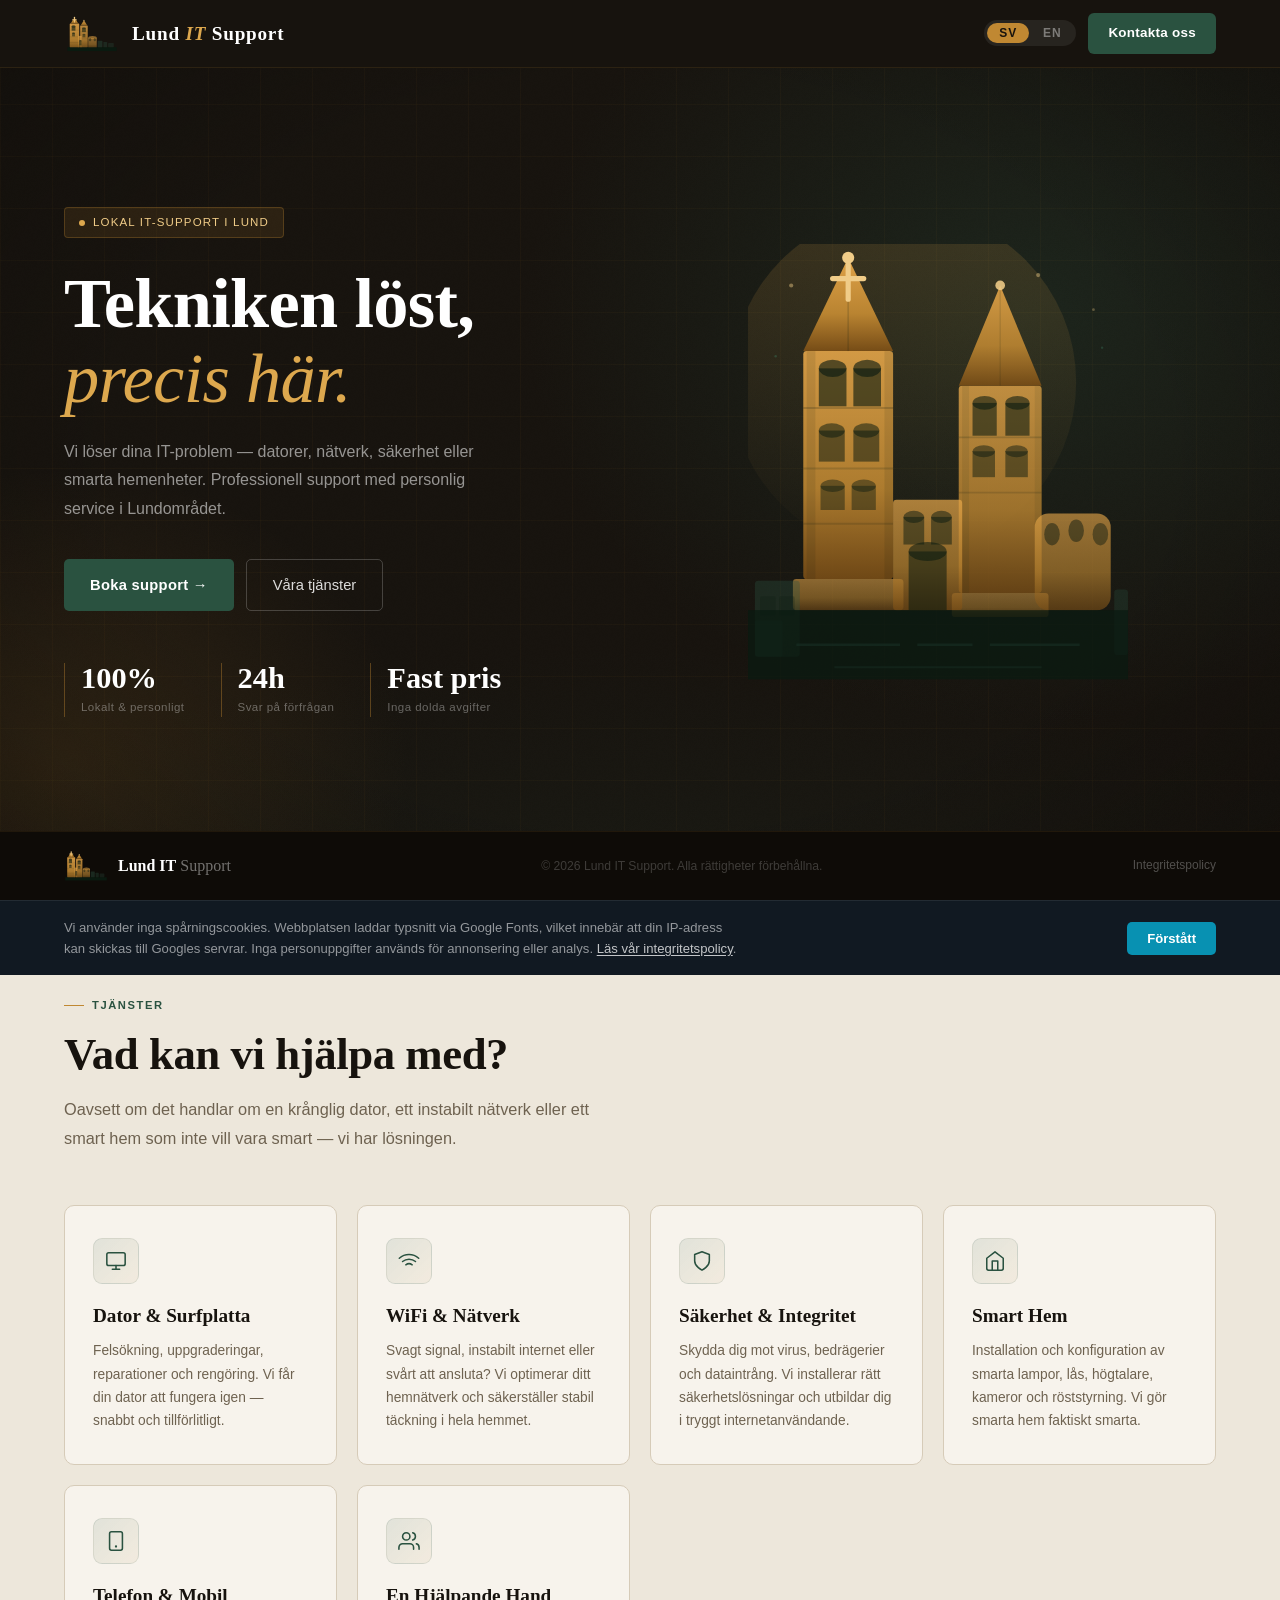
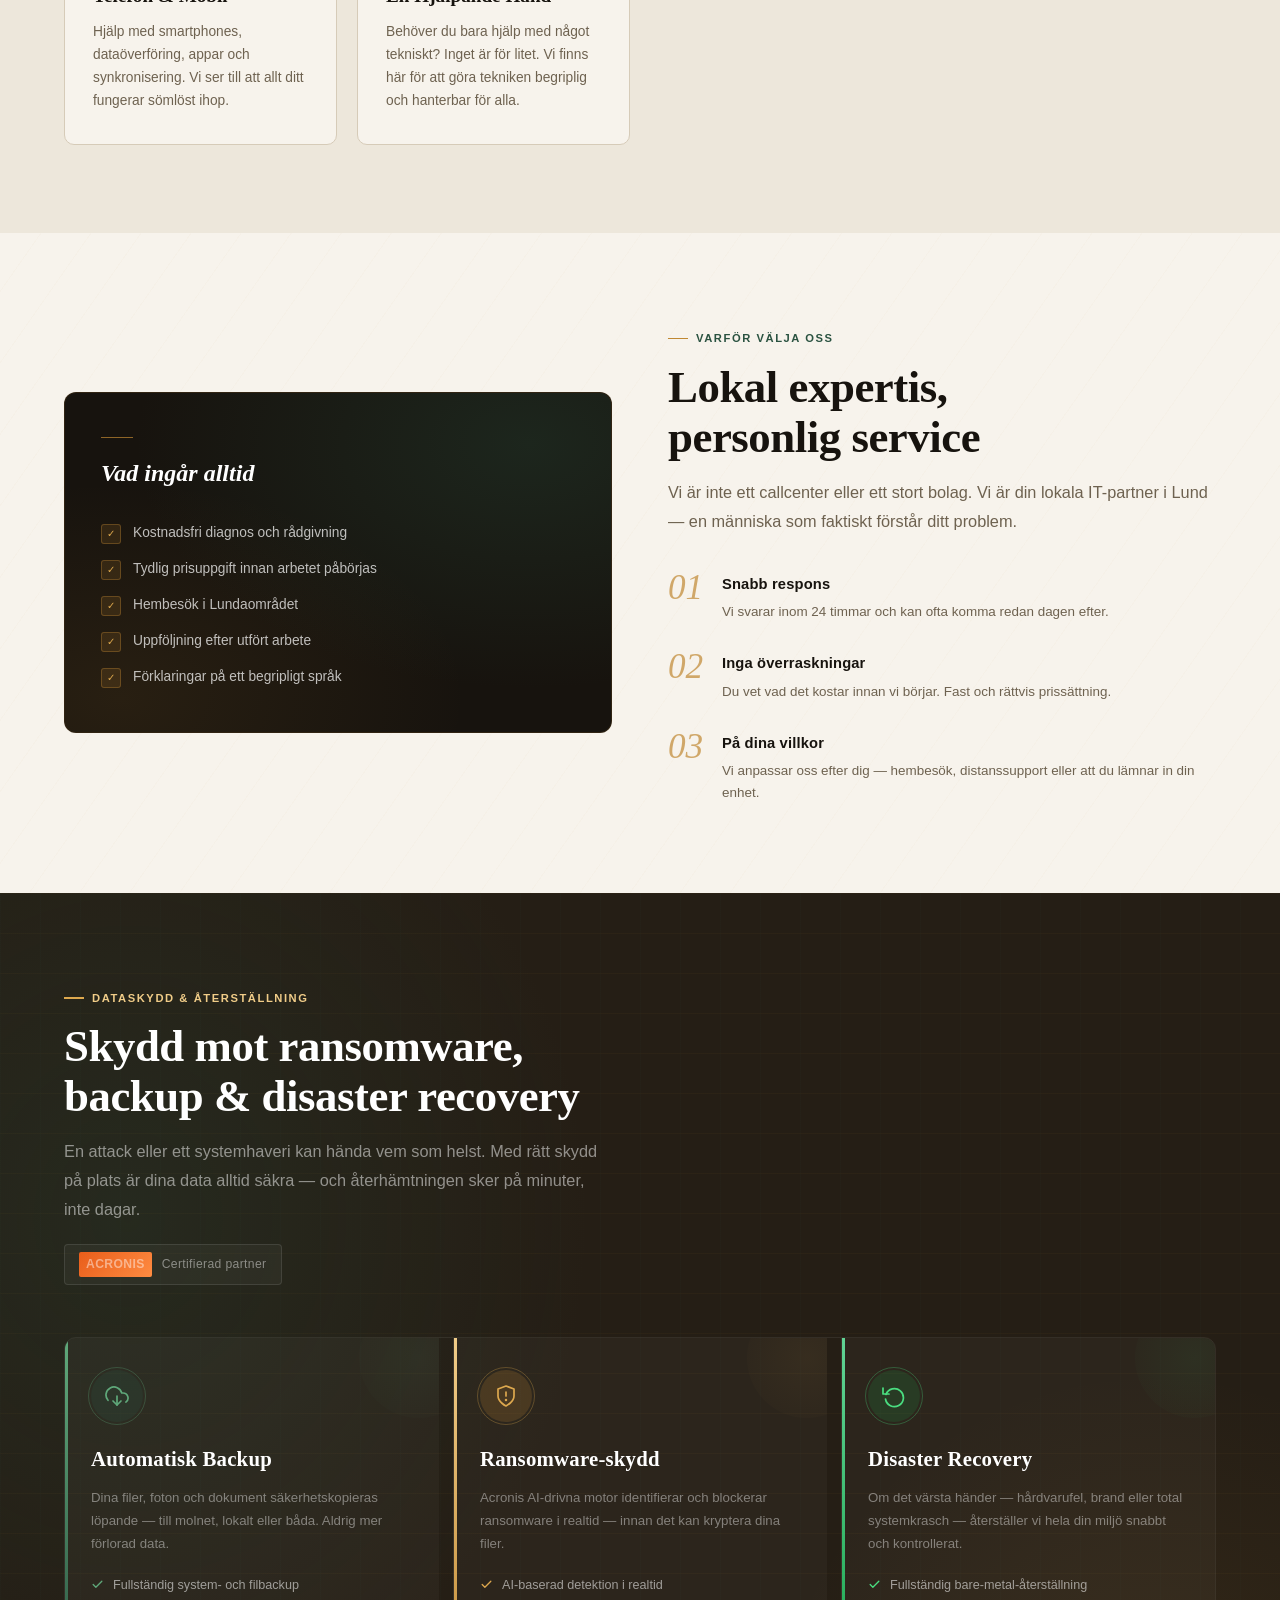
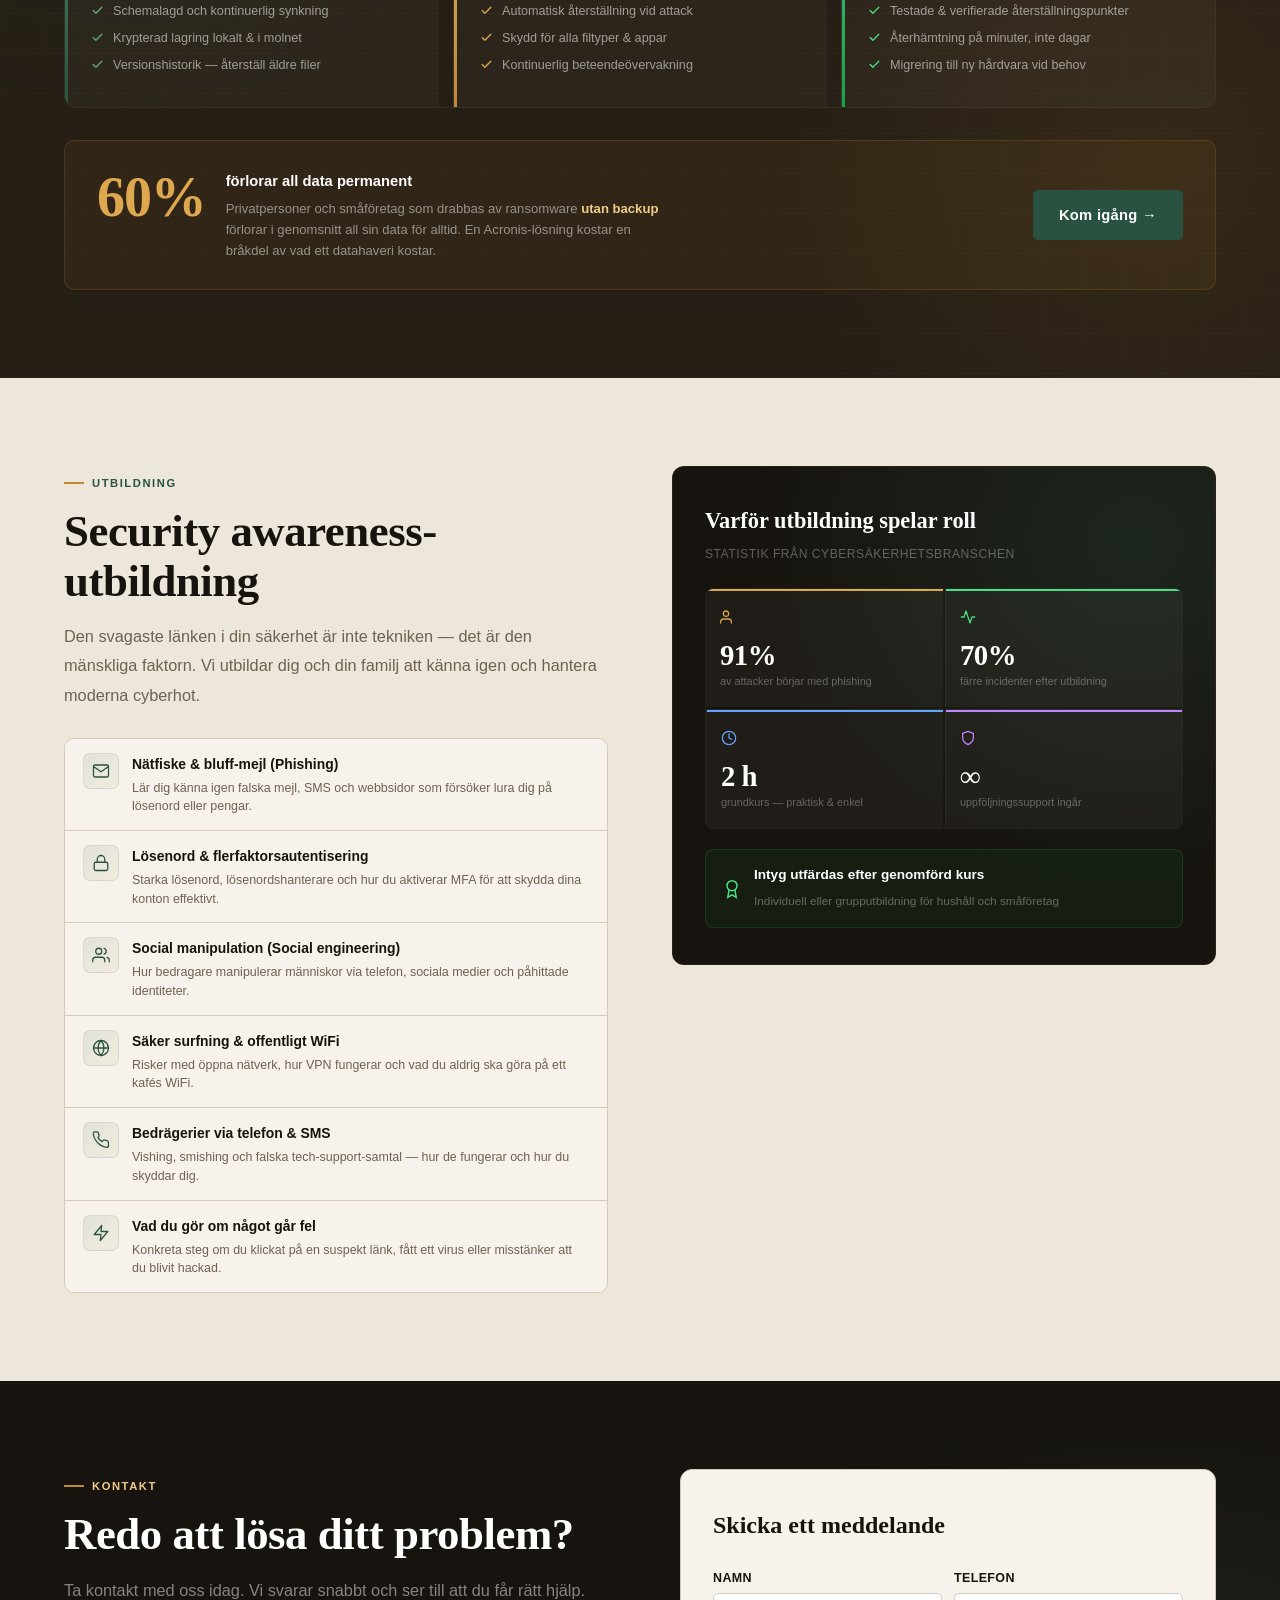
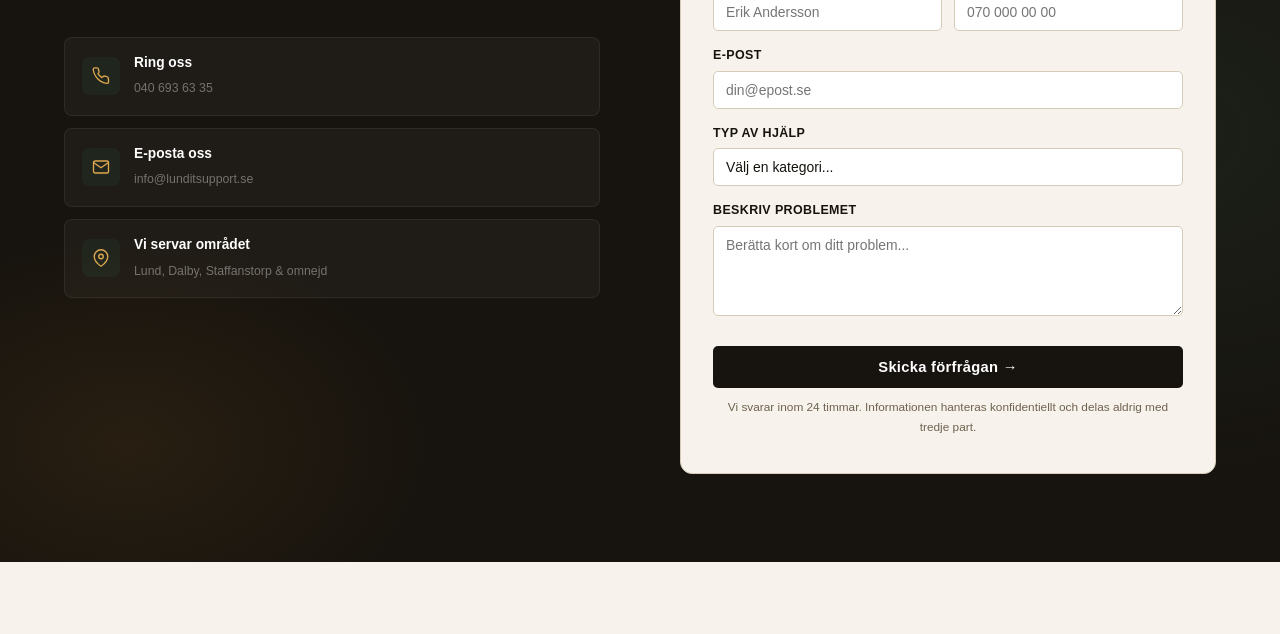
==== commit e231cfdc: "Add files via upload" ====
--- a/index.html
+++ b/index.html
@@ -787,16 +787,18 @@
 </head>
 <body>
 <!-- ═══ LUND MARK — single definition ═══ -->
-<svg style="display:none" xmlns="http://www.w3.org/2000/svg">
-  <symbol id="lund-mark" viewBox="0 0 110 76">
-
-        <defs>
-          <linearGradient id="lund_mark_g0" x1="0%" y1="0%" x2="0%" y2="100%">
-            <stop offset="0%" stop-color="#e8a84a"/>
-            <stop offset="70%" stop-color="#c08832"/>
-            <stop offset="100%" stop-color="#8a5e1e"/>
-          </linearGradient>
-        </defs>
+<!-- NAV -->
+<nav>
+  <a href="#" class="nav-brand">
+        <div class="nav-brand-icon">
+      <svg width="56" height="36" viewBox="0 0 110 76" xmlns="http://www.w3.org/2000/svg" aria-label="Lund IT logotyp">
+  <defs>
+    <linearGradient id="lund_mark_g0" x1="0%" y1="0%" x2="0%" y2="100%">
+      <stop offset="0%" stop-color="#e8a84a"/>
+      <stop offset="70%" stop-color="#c08832"/>
+      <stop offset="100%" stop-color="#8a5e1e"/>
+    </linearGradient>
+  </defs>
         <!-- Ground -->
         <rect x="3" y="66" width="104" height="8" rx="0" fill="#0a1a10"/>
         <!-- ── Left tower (dominant, taller) ── -->
@@ -845,16 +847,7 @@
         <rect x="67" y="52" width="10" height="14" rx="1" fill="#2a5240" opacity="0.42"/>
         <rect x="79" y="55" width="8"  height="11" rx="1" fill="#2a5240" opacity="0.34"/>
         <rect x="89" y="57" width="12" height="9"  rx="1" fill="#2a5240" opacity="0.28"/>
-        </symbol>
 </svg>
-
-<!-- NAV -->
-<nav>
-  <a href="#" class="nav-brand">
-        <div class="nav-brand-icon">
-      <svg width="56" height="36" aria-label="Lund IT logotyp">
-        <use href="#lund-mark"/>
-      </svg>
     </div>
     <span class="nav-brand-text">Lund <span>IT</span> Support</span>
   </a>
@@ -1236,9 +1229,63 @@
 <!-- FOOTER -->
 <footer>
   <div class="footer-brand">
-        <svg width="44" height="32" aria-label="Lund IT logotyp">
-      <use href="#lund-mark"/>
-    </svg>
+        <svg width="44" height="32" viewBox="0 0 110 76" xmlns="http://www.w3.org/2000/svg" aria-label="Lund IT logotyp">
+  <defs>
+    <linearGradient id="lund_mark_g0" x1="0%" y1="0%" x2="0%" y2="100%">
+      <stop offset="0%" stop-color="#e8a84a"/>
+      <stop offset="70%" stop-color="#c08832"/>
+      <stop offset="100%" stop-color="#8a5e1e"/>
+    </linearGradient>
+  </defs>
+        <!-- Ground -->
+        <rect x="3" y="66" width="104" height="8" rx="0" fill="#0a1a10"/>
+        <!-- ── Left tower (dominant, taller) ── -->
+        <rect x="8" y="16" width="20" height="50" rx="1" fill="url(#lund_mark_g0)" opacity="0.88"/>
+        <!-- Stone banding lines -->
+        <line x1="8" y1="30" x2="28" y2="30" stroke="#0a1a10" stroke-width="0.7" opacity="0.25"/>
+        <line x1="8" y1="44" x2="28" y2="44" stroke="#0a1a10" stroke-width="0.7" opacity="0.25"/>
+        <line x1="8" y1="56" x2="28" y2="56" stroke="#0a1a10" stroke-width="0.7" opacity="0.25"/>
+        <!-- Left belfry: Romanesque arch window (arch top) -->
+        <rect x="12" y="22" width="8" height="9" rx="0" fill="#0a1a10" opacity="0.6"/>
+        <ellipse cx="16" cy="22" rx="4" ry="2.5" fill="#0a1a10" opacity="0.6"/>
+        <!-- Left mid window -->
+        <rect x="13" y="36" width="6" height="7" rx="0" fill="#0a1a10" opacity="0.5"/>
+        <ellipse cx="16" cy="36" rx="3" ry="1.8" fill="#0a1a10" opacity="0.5"/>
+        <!-- Left spire: sharp triangle -->
+        <polygon points="18,3 10,16 26,16" fill="url(#lund_mark_g0)" opacity="0.95"/>
+        <!-- Cross on left tower -->
+        <line x1="18" y1="5"  x2="18" y2="13" stroke="#f0cc88" stroke-width="1.8" stroke-linecap="round"/>
+        <line x1="14" y1="8"  x2="22" y2="8"  stroke="#f0cc88" stroke-width="1.8" stroke-linecap="round"/>
+        <circle cx="18" cy="3" r="1.6" fill="#f0cc88"/>
+        <!-- ── Right tower (slightly shorter, narrower) ── -->
+        <rect x="30" y="20" width="16" height="46" rx="1" fill="url(#lund_mark_g0)" opacity="0.78"/>
+        <line x1="30" y1="33" x2="46" y2="33" stroke="#0a1a10" stroke-width="0.6" opacity="0.22"/>
+        <line x1="30" y1="47" x2="46" y2="47" stroke="#0a1a10" stroke-width="0.6" opacity="0.22"/>
+        <!-- Right belfry arch window -->
+        <rect x="34" y="26" width="8" height="8" rx="0" fill="#0a1a10" opacity="0.55"/>
+        <ellipse cx="38" cy="26" rx="4" ry="2.2" fill="#0a1a10" opacity="0.55"/>
+        <!-- Right mid window -->
+        <rect x="35" y="39" width="6" height="6" rx="0" fill="#0a1a10" opacity="0.45"/>
+        <ellipse cx="38" cy="39" rx="3" ry="1.6" fill="#0a1a10" opacity="0.45"/>
+        <!-- Right spire -->
+        <polygon points="38,9 31,20 45,20" fill="url(#lund_mark_g0)" opacity="0.88"/>
+        <circle cx="38" cy="9" r="1.3" fill="#f0cc88" opacity="0.85"/>
+        <!-- ── Nave (connecting body) ── -->
+        <rect x="26" y="42" width="7" height="24" rx="0" fill="url(#lund_mark_g0)" opacity="0.65"/>
+        <!-- Nave door arch -->
+        <rect x="28" y="52" width="5" height="10" rx="0" fill="#0a1a10" opacity="0.5"/>
+        <ellipse cx="30.5" cy="52" rx="2.5" ry="1.5" fill="#0a1a10" opacity="0.5"/>
+        <!-- ── Apse (semicircular east end) ── -->
+        <rect x="47" y="46" width="18" height="20" rx="0" fill="url(#lund_mark_g0)" opacity="0.58"/>
+        <ellipse cx="56" cy="46" rx="9" ry="4" fill="url(#lund_mark_g0)" opacity="0.58"/>
+        <!-- Apse windows -->
+        <ellipse cx="51" cy="50" rx="2.5" ry="3.5" fill="#0a1a10" opacity="0.44"/>
+        <ellipse cx="61" cy="50" rx="2.5" ry="3.5" fill="#0a1a10" opacity="0.44"/>
+        <!-- ── Flanking buildings ── -->
+        <rect x="67" y="52" width="10" height="14" rx="1" fill="#2a5240" opacity="0.42"/>
+        <rect x="79" y="55" width="8"  height="11" rx="1" fill="#2a5240" opacity="0.34"/>
+        <rect x="89" y="57" width="12" height="9"  rx="1" fill="#2a5240" opacity="0.28"/>
+</svg>
     <span class="footer-brand-text"><b>Lund IT</b> Support</span>
   </div>
   <div class="footer-copy" data-sv="© 2026 Lund IT Support. Alla rättigheter förbehållna." data-en="© 2026 Lund IT Support. All rights reserved.">© 2026 Lund IT Support. Alla rättigheter förbehållna.</div>
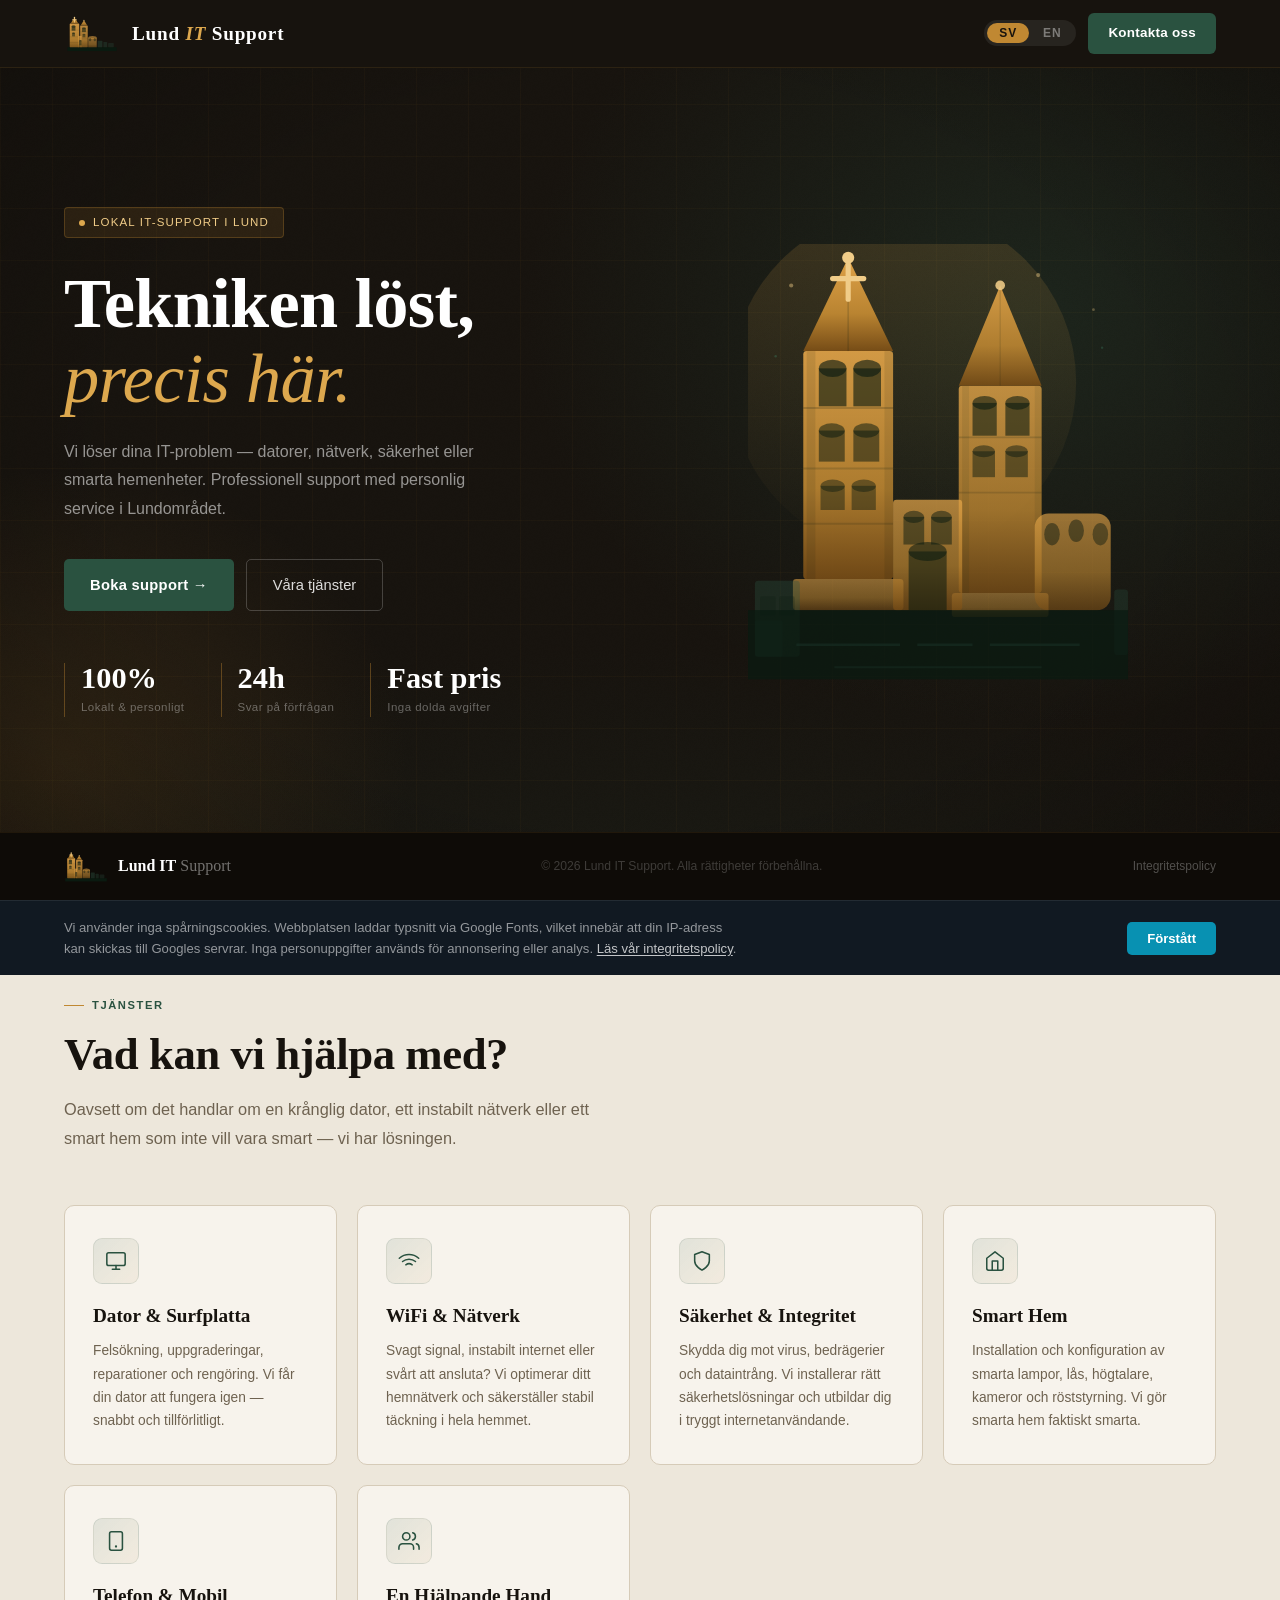
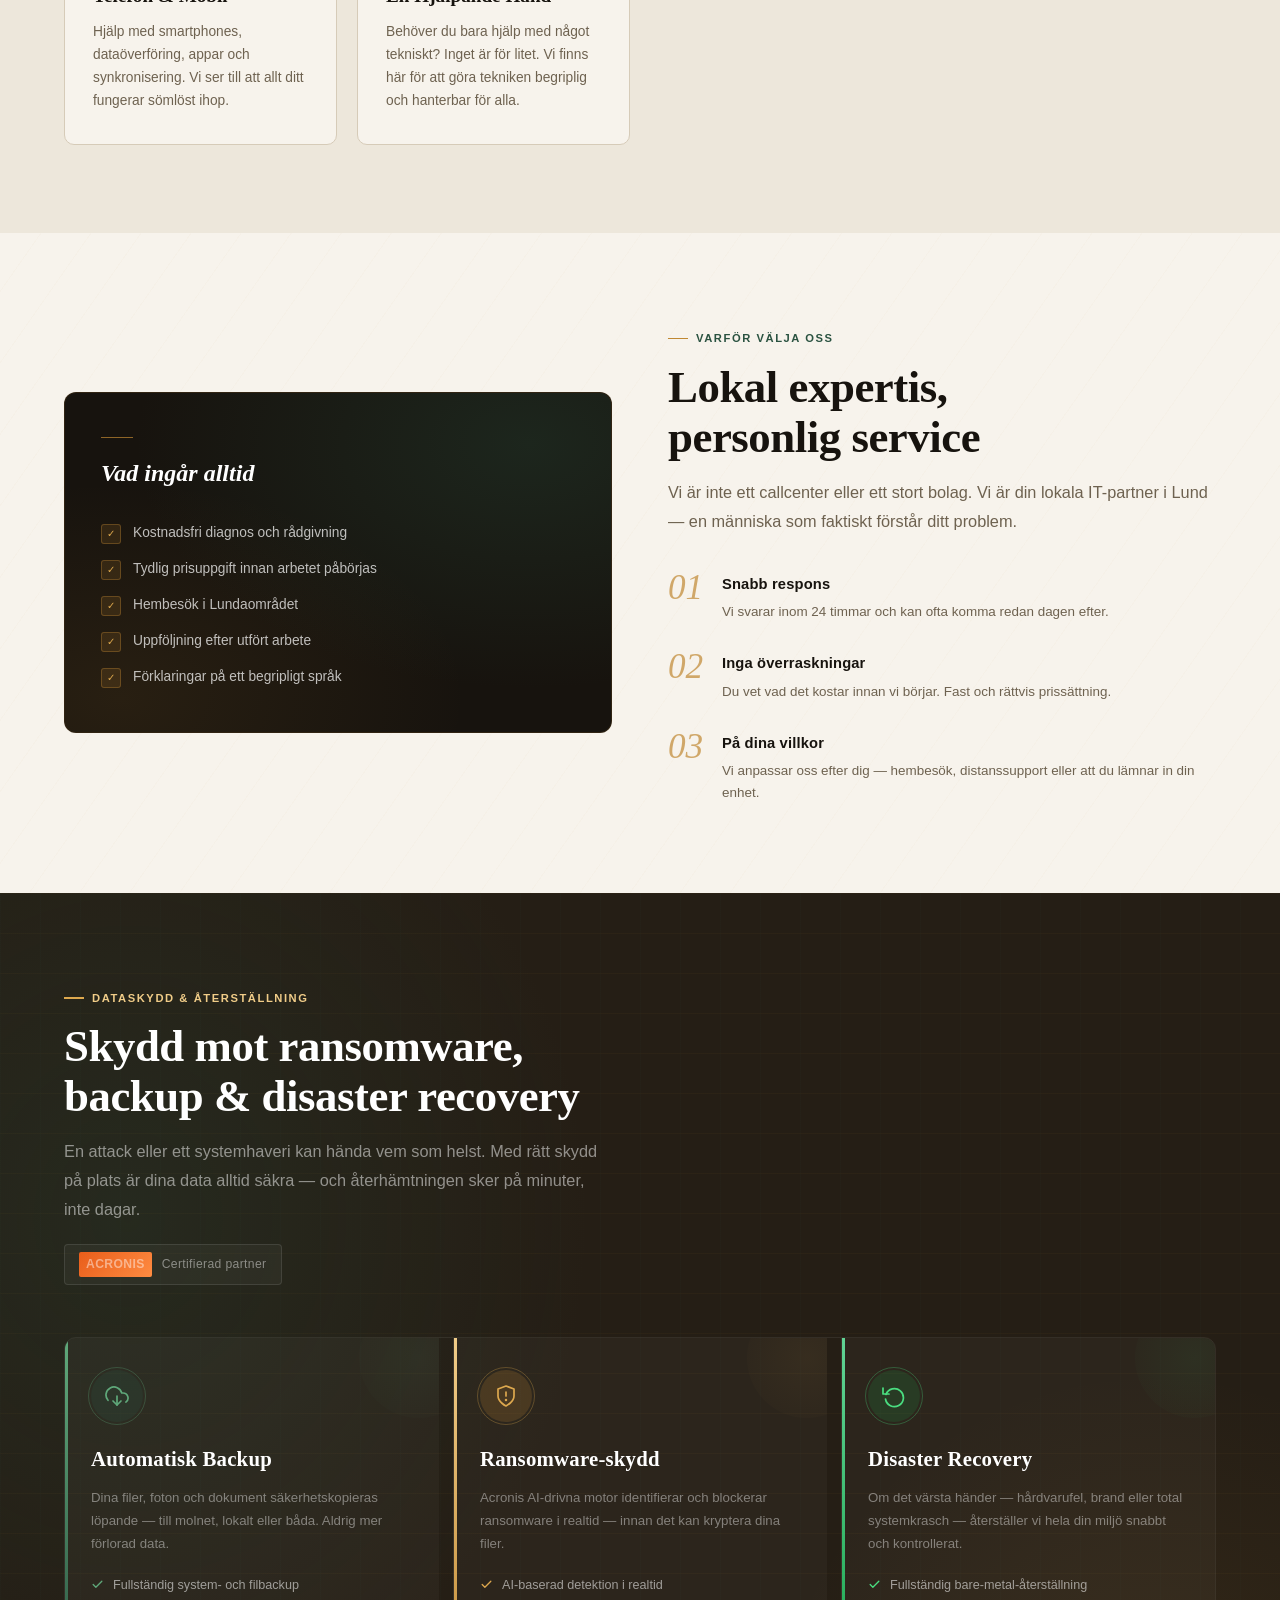
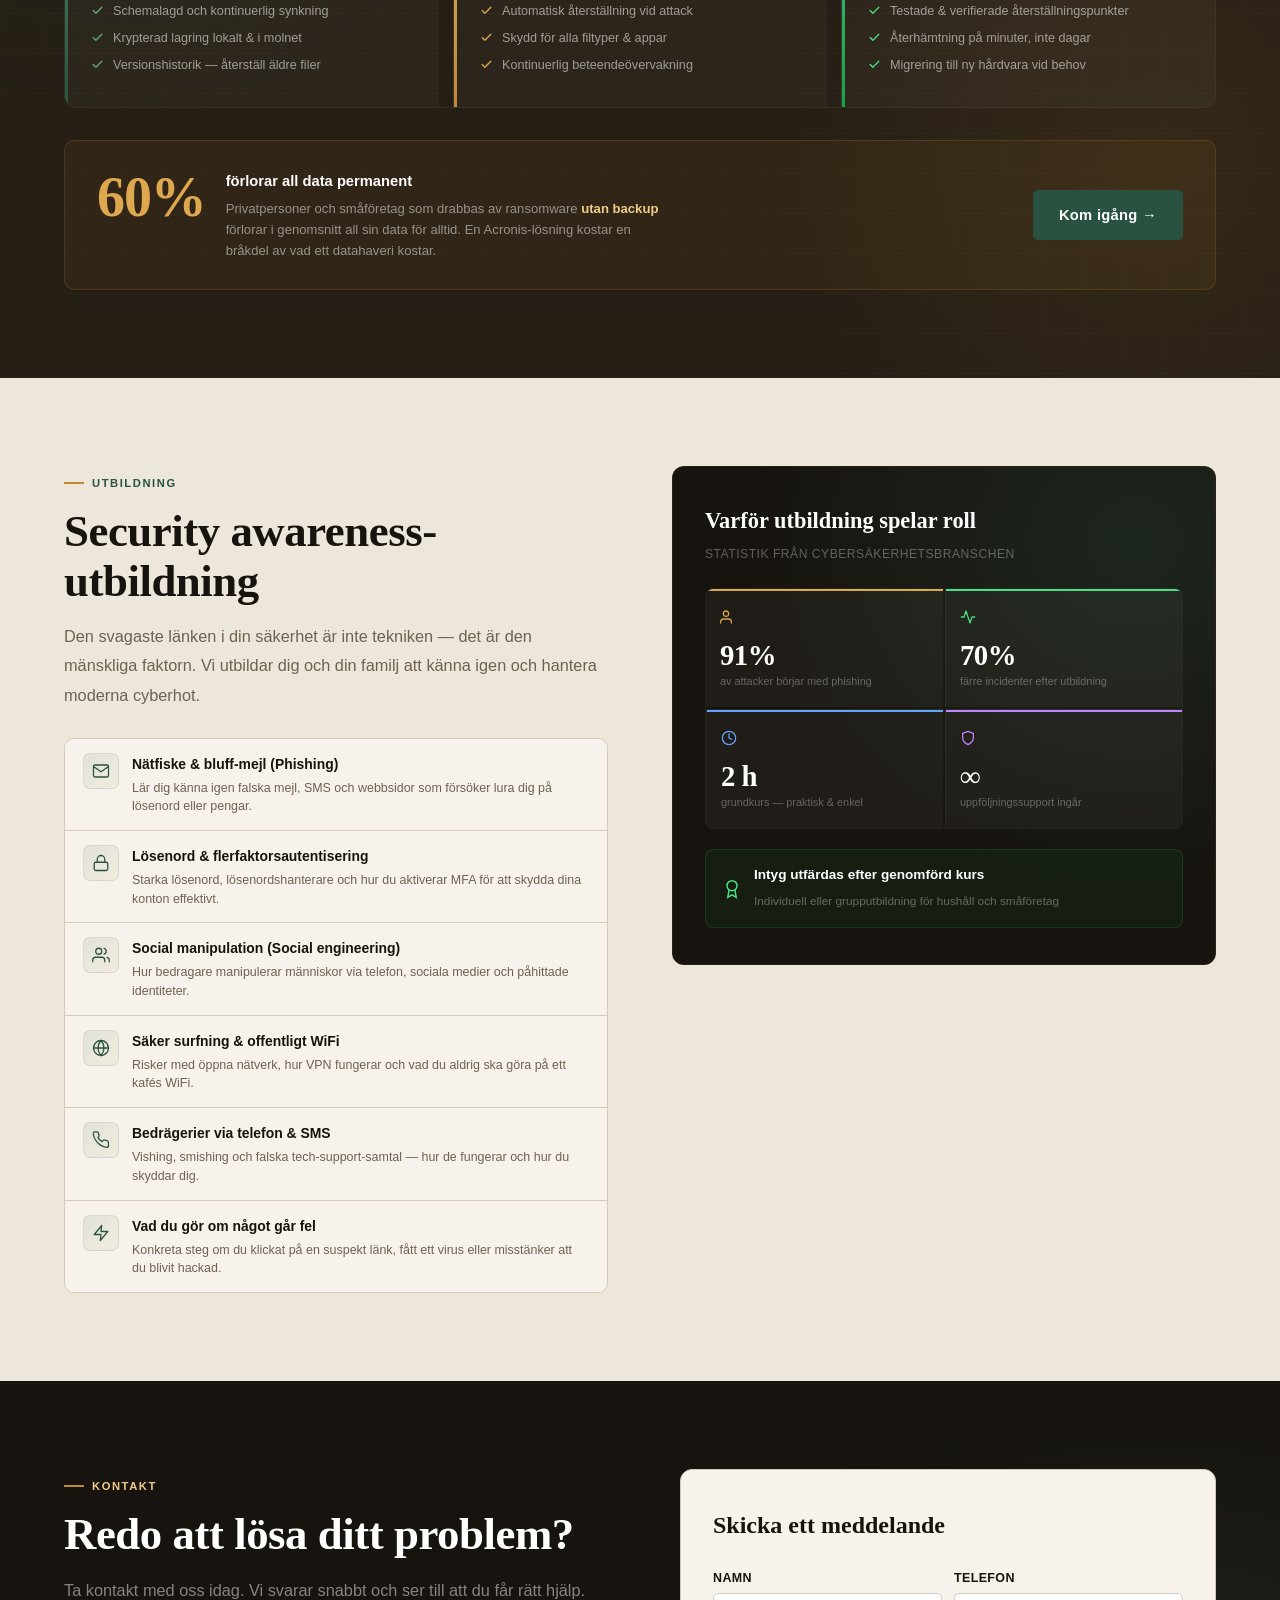
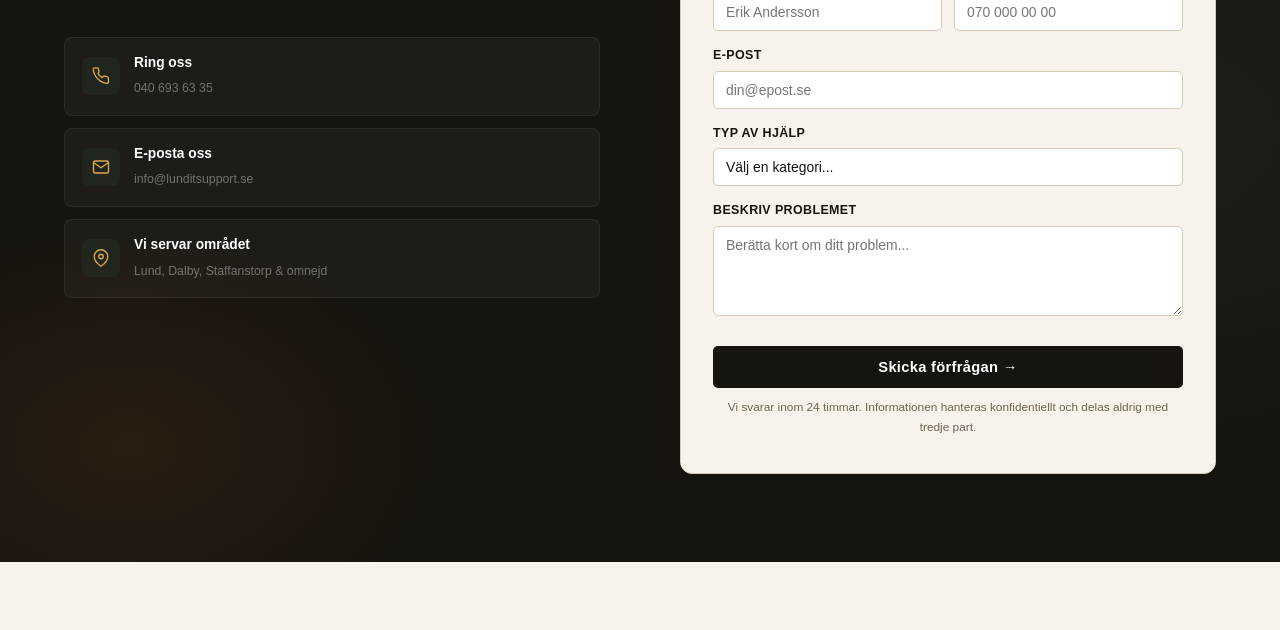
==== commit 04d4efae: "Add files via upload" ====
--- a/index.html
+++ b/index.html
@@ -2,6 +2,7 @@
 <html lang="sv">
 <head>
 <meta charset="UTF-8">
+<link rel="icon" type="image/svg+xml" href="[data-uri]">
 <meta name="viewport" content="width=device-width, initial-scale=1.0">
 <title>Lund IT Support — Lokal IT-hjälp i Lundaområdet</title>
 
@@ -38,7 +39,7 @@
   *, *::before, *::after { box-sizing: border-box; margin: 0; padding: 0; }
   html { scroll-behavior: smooth; }
   body {
-    padding-bottom: 72px;
+    padding-bottom: 68px;
     font-family: 'Jost', sans-serif;
     color: var(--text);
     background: var(--parchment);
@@ -541,9 +542,11 @@
 
   /* ── FOOTER ── */
   footer { position: fixed; bottom: 0; left: 0; right: 0; z-index: 100;
-    background: #0e0b07; padding: 18px 5vw;
-    display: flex; align-items: center; justify-content: space-between; flex-wrap: wrap; gap: 16px;
+    background: #0e0b07; padding: 0 5vw;
+    height: 68px; box-sizing: border-box;
+    display: flex; align-items: center; justify-content: space-between; flex-wrap: nowrap; gap: 16px;
     border-top: 1px solid rgba(192,136,50,0.1);
+    overflow: hidden;
   }
   .footer-brand { display: flex; align-items: center; gap: 10px; text-decoration: none; }
   .footer-brand-text {
@@ -1229,9 +1232,9 @@
 <!-- FOOTER -->
 <footer>
   <div class="footer-brand">
-        <svg width="44" height="32" viewBox="0 0 110 76" xmlns="http://www.w3.org/2000/svg" aria-label="Lund IT logotyp">
+        <svg width="44" height="32" viewBox="0 0 110 76" xmlns="http://www.w3.org/2000/svg" aria-label="Lund IT logotyp" style="display:block">
   <defs>
-    <linearGradient id="lund_mark_g0" x1="0%" y1="0%" x2="0%" y2="100%">
+    <linearGradient id="lund_mark_g0_f" x1="0%" y1="0%" x2="0%" y2="100%">
       <stop offset="0%" stop-color="#e8a84a"/>
       <stop offset="70%" stop-color="#c08832"/>
       <stop offset="100%" stop-color="#8a5e1e"/>
@@ -1240,7 +1243,7 @@
         <!-- Ground -->
         <rect x="3" y="66" width="104" height="8" rx="0" fill="#0a1a10"/>
         <!-- ── Left tower (dominant, taller) ── -->
-        <rect x="8" y="16" width="20" height="50" rx="1" fill="url(#lund_mark_g0)" opacity="0.88"/>
+        <rect x="8" y="16" width="20" height="50" rx="1" fill="url(#lund_mark_g0_f)" opacity="0.88"/>
         <!-- Stone banding lines -->
         <line x1="8" y1="30" x2="28" y2="30" stroke="#0a1a10" stroke-width="0.7" opacity="0.25"/>
         <line x1="8" y1="44" x2="28" y2="44" stroke="#0a1a10" stroke-width="0.7" opacity="0.25"/>
@@ -1252,13 +1255,13 @@
         <rect x="13" y="36" width="6" height="7" rx="0" fill="#0a1a10" opacity="0.5"/>
         <ellipse cx="16" cy="36" rx="3" ry="1.8" fill="#0a1a10" opacity="0.5"/>
         <!-- Left spire: sharp triangle -->
-        <polygon points="18,3 10,16 26,16" fill="url(#lund_mark_g0)" opacity="0.95"/>
+        <polygon points="18,3 10,16 26,16" fill="url(#lund_mark_g0_f)" opacity="0.95"/>
         <!-- Cross on left tower -->
         <line x1="18" y1="5"  x2="18" y2="13" stroke="#f0cc88" stroke-width="1.8" stroke-linecap="round"/>
         <line x1="14" y1="8"  x2="22" y2="8"  stroke="#f0cc88" stroke-width="1.8" stroke-linecap="round"/>
         <circle cx="18" cy="3" r="1.6" fill="#f0cc88"/>
         <!-- ── Right tower (slightly shorter, narrower) ── -->
-        <rect x="30" y="20" width="16" height="46" rx="1" fill="url(#lund_mark_g0)" opacity="0.78"/>
+        <rect x="30" y="20" width="16" height="46" rx="1" fill="url(#lund_mark_g0_f)" opacity="0.78"/>
         <line x1="30" y1="33" x2="46" y2="33" stroke="#0a1a10" stroke-width="0.6" opacity="0.22"/>
         <line x1="30" y1="47" x2="46" y2="47" stroke="#0a1a10" stroke-width="0.6" opacity="0.22"/>
         <!-- Right belfry arch window -->
@@ -1268,16 +1271,16 @@
         <rect x="35" y="39" width="6" height="6" rx="0" fill="#0a1a10" opacity="0.45"/>
         <ellipse cx="38" cy="39" rx="3" ry="1.6" fill="#0a1a10" opacity="0.45"/>
         <!-- Right spire -->
-        <polygon points="38,9 31,20 45,20" fill="url(#lund_mark_g0)" opacity="0.88"/>
+        <polygon points="38,9 31,20 45,20" fill="url(#lund_mark_g0_f)" opacity="0.88"/>
         <circle cx="38" cy="9" r="1.3" fill="#f0cc88" opacity="0.85"/>
         <!-- ── Nave (connecting body) ── -->
-        <rect x="26" y="42" width="7" height="24" rx="0" fill="url(#lund_mark_g0)" opacity="0.65"/>
+        <rect x="26" y="42" width="7" height="24" rx="0" fill="url(#lund_mark_g0_f)" opacity="0.65"/>
         <!-- Nave door arch -->
         <rect x="28" y="52" width="5" height="10" rx="0" fill="#0a1a10" opacity="0.5"/>
         <ellipse cx="30.5" cy="52" rx="2.5" ry="1.5" fill="#0a1a10" opacity="0.5"/>
         <!-- ── Apse (semicircular east end) ── -->
-        <rect x="47" y="46" width="18" height="20" rx="0" fill="url(#lund_mark_g0)" opacity="0.58"/>
-        <ellipse cx="56" cy="46" rx="9" ry="4" fill="url(#lund_mark_g0)" opacity="0.58"/>
+        <rect x="47" y="46" width="18" height="20" rx="0" fill="url(#lund_mark_g0_f)" opacity="0.58"/>
+        <ellipse cx="56" cy="46" rx="9" ry="4" fill="url(#lund_mark_g0_f)" opacity="0.58"/>
         <!-- Apse windows -->
         <ellipse cx="51" cy="50" rx="2.5" ry="3.5" fill="#0a1a10" opacity="0.44"/>
         <ellipse cx="61" cy="50" rx="2.5" ry="3.5" fill="#0a1a10" opacity="0.44"/>
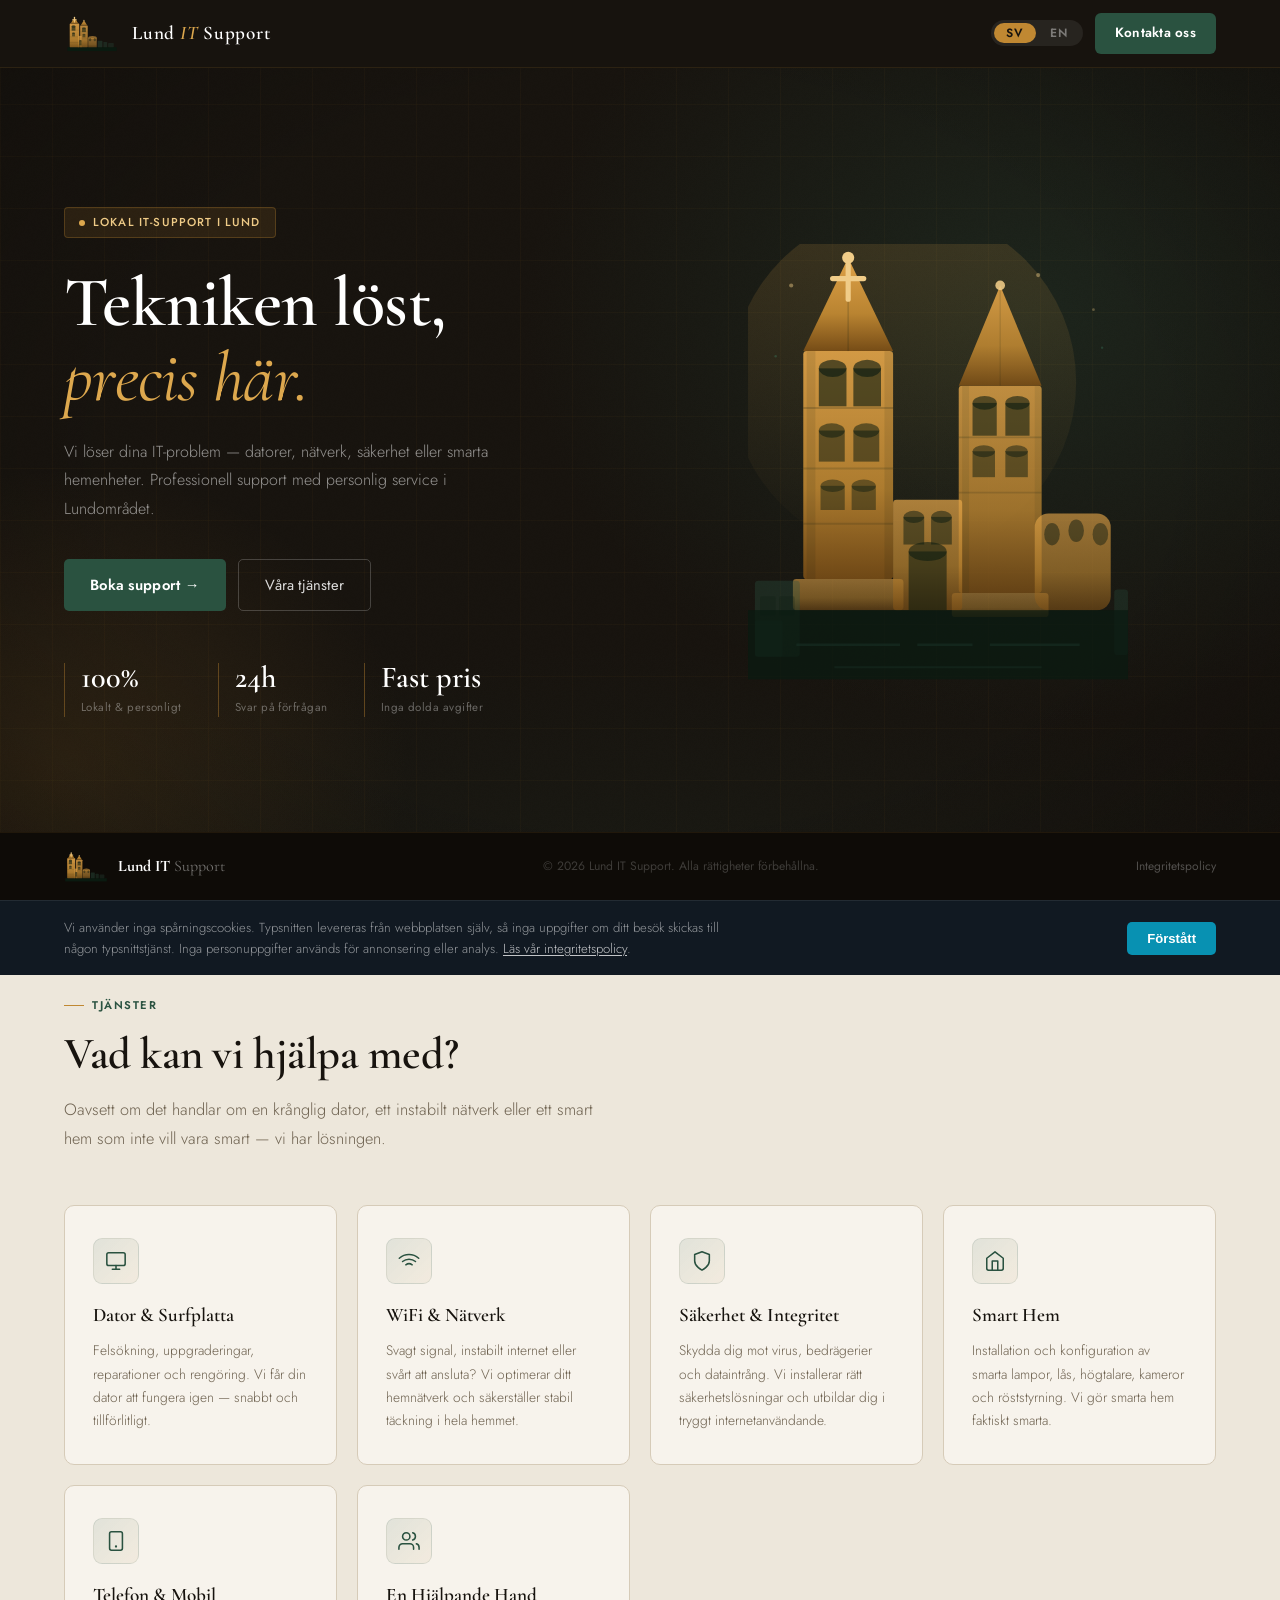
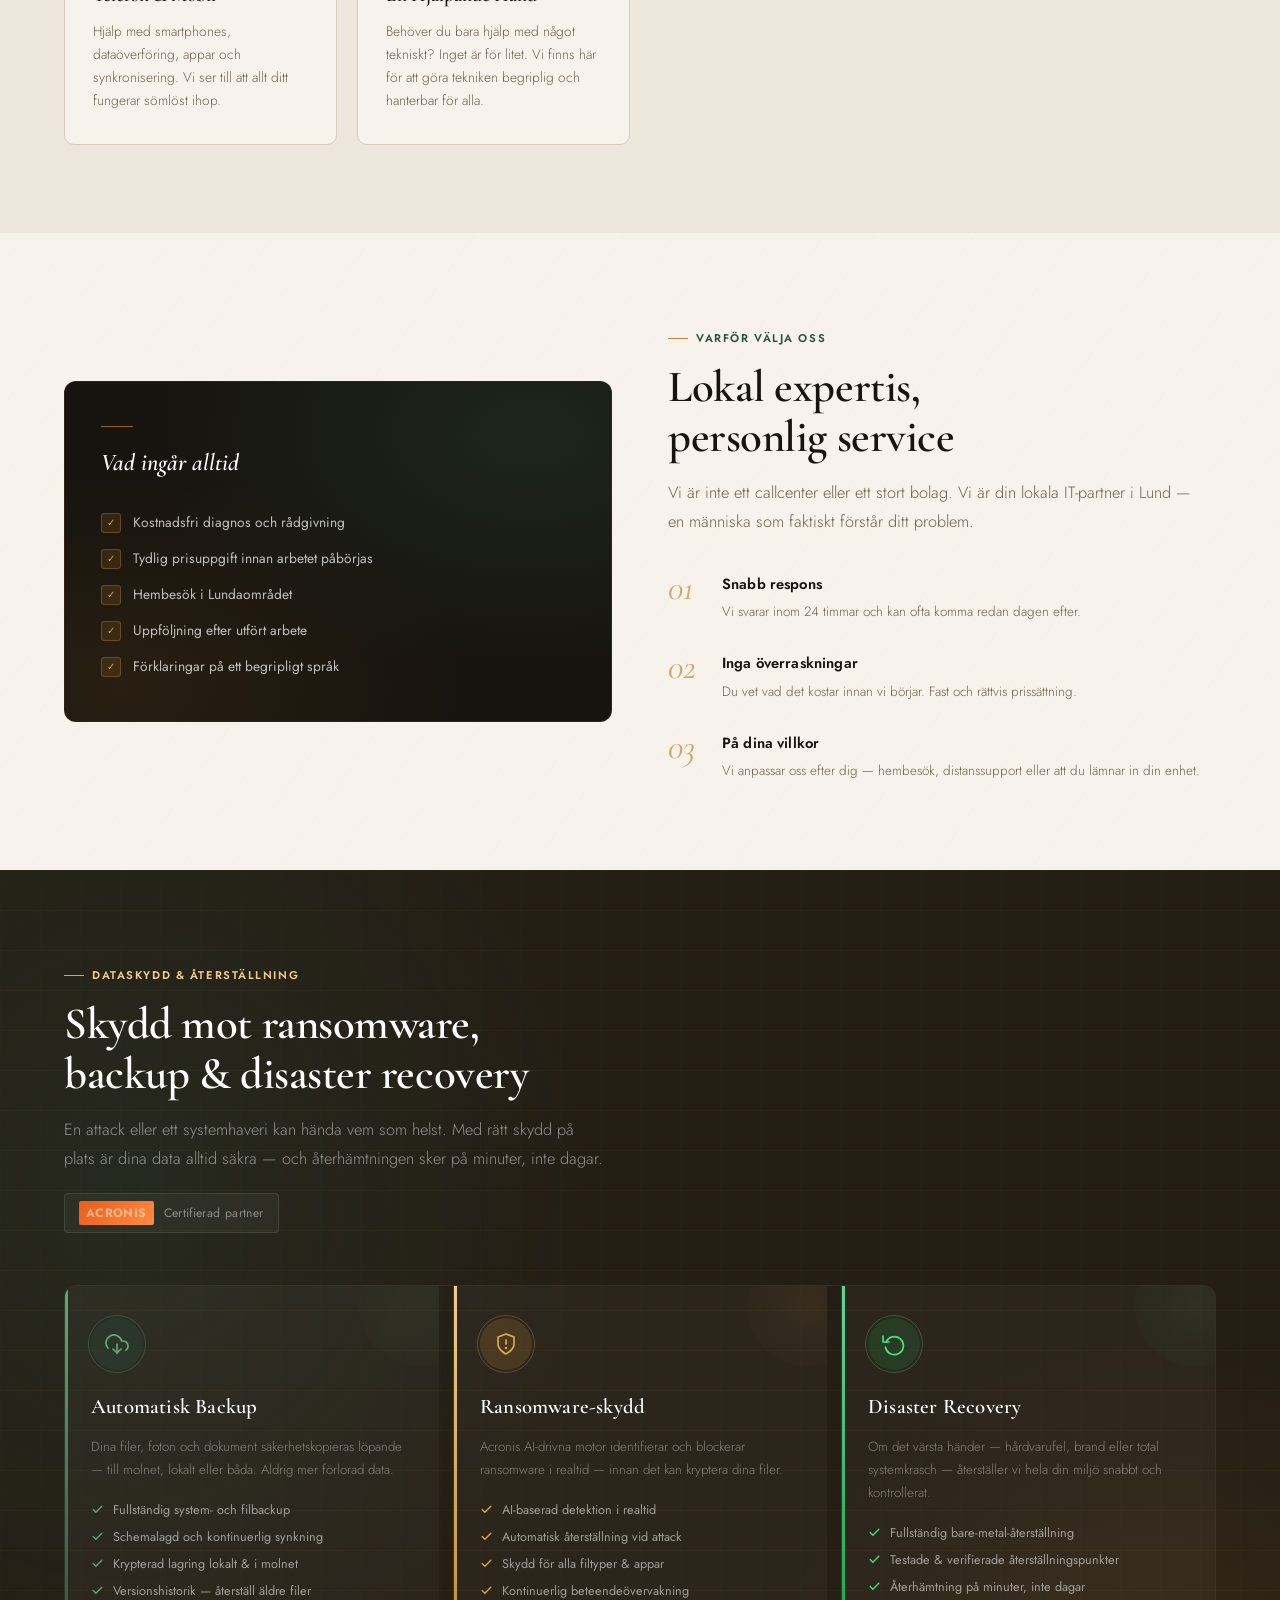
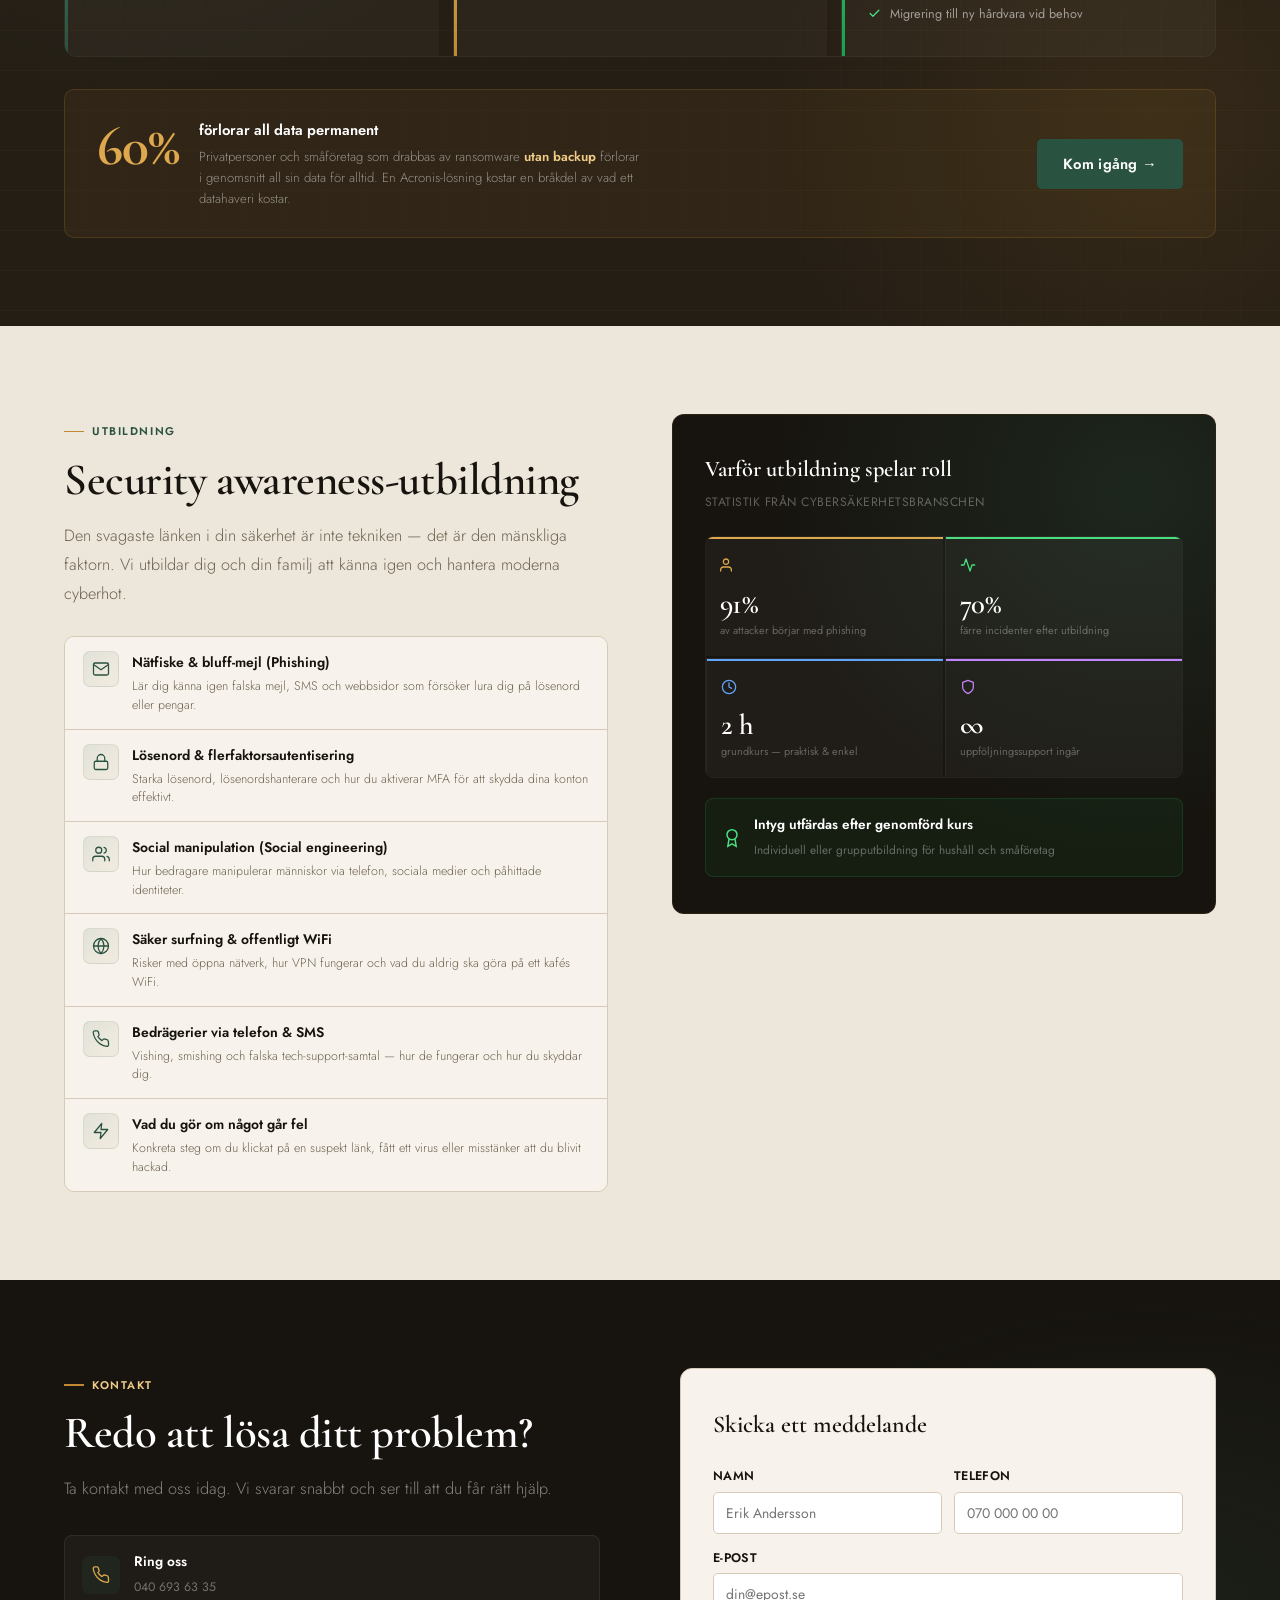
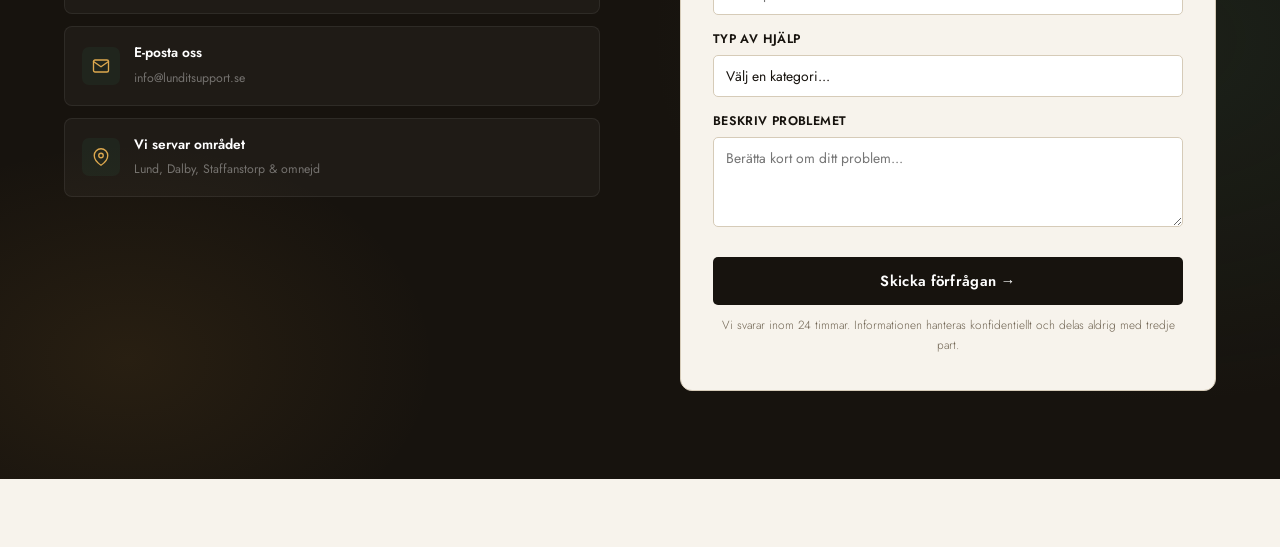
==== commit 83a79326: "lunditsupport published from source 9013dbc" ====
--- a/index.html
+++ b/index.html
@@ -6,7 +6,7 @@
 <meta name="viewport" content="width=device-width, initial-scale=1.0">
 <title>Lund IT Support — Lokal IT-hjälp i Lundaområdet</title>
 
-<meta http-equiv="Content-Security-Policy" content="default-src 'self'; script-src 'self' 'unsafe-inline'; style-src 'self' 'unsafe-inline' https://fonts.googleapis.com; font-src 'self' https://fonts.gstatic.com; img-src 'self' data:; form-action 'self' https://formspree.io; connect-src 'self' https://formspree.io; frame-ancestors 'none'; object-src 'none'; base-uri 'self';">
+<meta http-equiv="Content-Security-Policy" content="default-src 'self'; script-src 'self' 'unsafe-inline'; style-src 'self' 'unsafe-inline'; font-src 'self'; img-src 'self' data:; form-action 'self' https://formspree.io; connect-src 'self' https://formspree.io; frame-ancestors 'none'; object-src 'none'; base-uri 'self';">
 <meta http-equiv="X-Content-Type-Options" content="nosniff">
 <meta http-equiv="X-Frame-Options" content="DENY">
 <meta name="referrer" content="strict-origin-when-cross-origin">
@@ -17,8 +17,7 @@
 <meta property="og:type" content="website">
 <meta property="og:locale" content="sv_SE">
 
-<link rel="preconnect" href="https://fonts.googleapis.com">
-<link href="https://fonts.googleapis.com/css2?family=Cormorant+Garamond:ital,wght@0,400;0,600;0,700;1,400;1,600&family=Jost:wght@300;400;500;600&display=swap" rel="stylesheet">
+<link rel="stylesheet" href="fonts/fonts.css">
 <style>
   :root {
     --ink:       #17130e;
@@ -47,7 +46,6 @@
     overflow-x: hidden;
   }
 
-  /* Grain texture overlay on dark sections */
   .grain::after {
     content: '';
     position: absolute; inset: 0; z-index: 0; pointer-events: none;
@@ -57,7 +55,6 @@
     mix-blend-mode: overlay;
   }
 
-  /* ── NAV ── */
   nav {
     position: fixed; top: 0; left: 0; right: 0; z-index: 100;
     background: #17130e; backdrop-filter: blur(16px);
@@ -88,7 +85,6 @@
   }
   .nav-cta:hover { background: var(--forest-l); transform: translateY(-1px); }
 
-  /* ── HERO LAYOUT ── */
   .hero-inner {
     display: grid; grid-template-columns: 1fr 1fr;
     gap: 48px; align-items: center; width: 100%; position: relative; z-index: 1;
@@ -99,7 +95,6 @@
   }
   .hero-logo-wrap svg { width: 100%; max-width: 380px; }
 
-  /* ── HERO ── */
   .hero {
     min-height: 100vh; background: var(--ink);
     display: flex; align-items: center; position: relative; overflow: hidden;
@@ -112,7 +107,6 @@
       radial-gradient(ellipse 45% 55% at 5%  85%, rgba(192,136,50,0.14), transparent 60%),
       radial-gradient(ellipse 80% 40% at 50% 100%, rgba(42,82,64,0.1), transparent 70%);
   }
-  /* Fine grid lines — architectural blueprint feel */
   .hero-grid {
     position: absolute; inset: 0; z-index: 0;
     background-image:
@@ -120,7 +114,6 @@
       linear-gradient(90deg, rgba(192,136,50,0.04) 1px, transparent 1px);
     background-size: 52px 52px;
   }
-  /* Vignette */
   .hero-vignette {
     position: absolute; inset: 0; z-index: 0;
     background: radial-gradient(ellipse 100% 100% at 50% 50%, transparent 40%, rgba(0,0,0,0.45) 100%);
@@ -177,7 +170,6 @@
   }
   .stat-label { font-size: 0.72rem; color: rgba(255,255,255,0.35); letter-spacing: 0.04em; margin-top: 4px; }
 
-  /* ── SHARED ── */
   section { padding: 88px 5vw; }
   .section-tag {
     display: inline-flex; align-items: center; gap: 8px;
@@ -197,7 +189,6 @@
   }
   .section-intro { font-size: 1.02rem; color: var(--muted); max-width: 540px; line-height: 1.78; font-weight: 300; }
 
-  /* ── SERVICES ── */
   .services { background: var(--parch-mid); }
   .services-header { margin-bottom: 52px; }
   .services-grid { display: grid; grid-template-columns: repeat(auto-fill, minmax(270px, 1fr)); gap: 20px; }
@@ -207,13 +198,11 @@
     transition: all 0.32s cubic-bezier(0.25,0.8,0.25,1);
     position: relative; overflow: hidden;
   }
-  /* Gold top bar on hover */
   .service-card::before {
     content: ''; position: absolute; top: 0; left: 0; right: 0; height: 2px;
     background: linear-gradient(90deg, var(--forest), var(--gold));
     transform: scaleX(0); transform-origin: left; transition: transform 0.35s;
   }
-  /* Warm glow bottom corner */
   .service-card::after {
     content: ''; position: absolute; bottom: -30px; right: -30px;
     width: 80px; height: 80px; border-radius: 50%;
@@ -236,9 +225,7 @@
   }
   .service-card p { font-size: 0.86rem; color: var(--muted); line-height: 1.68; font-weight: 300; }
 
-  /* ── WHY ── */
   .why { background: var(--parchment); position: relative; }
-  /* Subtle diagonal lines background */
   .why::before {
     content: ''; position: absolute; inset: 0; z-index: 0; pointer-events: none;
     background-image: repeating-linear-gradient(
@@ -262,7 +249,6 @@
                 radial-gradient(ellipse at 10% 90%, rgba(192,136,50,0.1), transparent 50%);
   }
   .why-visual-content { position: relative; z-index: 1; }
-  /* Gold rule above title */
   .why-visual-rule {
     width: 32px; height: 1px; background: var(--gold); margin-bottom: 16px; opacity: 0.7;
   }
@@ -288,11 +274,9 @@
   .why-point h4 { font-weight: 600; color: var(--ink); margin-bottom: 5px; font-size: 0.92rem; letter-spacing: 0.01em; }
   .why-point p { font-size: 0.84rem; color: var(--muted); line-height: 1.65; font-weight: 300; }
 
-  /* ── ACRONIS / DATA PROTECTION ── */
   .acronis {
     background: var(--ink-mid); position: relative; overflow: hidden;
   }
-  /* Blueprint grid: technical, precise */
   .acronis::before {
     content: ''; position: absolute; inset: 0; z-index: 0; pointer-events: none;
     background-image:
@@ -324,23 +308,19 @@
   }
   .acronis-partner span { color: rgba(255,255,255,0.45); font-size: 0.76rem; letter-spacing: 0.03em; }
 
-  /* Three-card grid with distinct visual weight per card */
   .acronis-grid { display: grid; grid-template-columns: repeat(3,1fr); gap: 2px; margin-bottom: 32px; border: 1px solid rgba(255,255,255,0.07); border-radius: 12px; overflow: hidden; }
 
   .acronis-card {
     background: rgba(255,255,255,0.03);
     padding: 32px 26px; transition: background 0.3s; position: relative; overflow: hidden;
   }
-  /* Vertical dividers between cards */
   .acronis-card + .acronis-card { border-left: 1px solid rgba(255,255,255,0.06); }
-  /* Coloured left edge per card type — instant visual hierarchy */
   .acronis-card::before {
     content: ''; position: absolute; top: 0; left: 0; bottom: 0; width: 3px;
   }
   .card-backup::before    { background: linear-gradient(180deg, #5fa87a, #2a5240); }
   .card-ransomware::before { background: linear-gradient(180deg, var(--gold-ll), var(--gold)); }
   .card-disaster::before  { background: linear-gradient(180deg, #60d394, #16a34a); }
-  /* Ambient glow top-right corner per card */
   .acronis-card::after {
     content: ''; position: absolute; top: -40px; right: -40px;
     width: 120px; height: 120px; border-radius: 50%; opacity: 0.06;
@@ -352,7 +332,6 @@
   .acronis-card:hover { background: rgba(255,255,255,0.06); }
   .acronis-card:hover::after { opacity: 0.18; }
 
-  /* Card icon with coloured ring */
   .acronis-card-icon {
     width: 52px; height: 52px; border-radius: 50%;
     display: flex; align-items: center; justify-content: center;
@@ -384,7 +363,6 @@
   .card-ransomware .acronis-features li svg { stroke: var(--gold-l); }
   .card-disaster .acronis-features li svg  { stroke: #4ade80; }
 
-  /* Stat callout: number as hero */
   .acronis-callout {
     display: grid; grid-template-columns: 1fr auto;
     gap: 24px; align-items: center;
@@ -393,7 +371,6 @@
     border-radius: 10px; padding: 28px 32px;
   }
   .acronis-callout-inner { display: flex; align-items: flex-start; gap: 20px; }
-  /* Big statistic number */
   .acronis-stat-num {
     font-family: 'Cormorant Garamond', Georgia, serif;
     font-size: 3.5rem; font-weight: 700; color: var(--gold-l);
@@ -403,7 +380,6 @@
   .acronis-stat-text p { color: rgba(255,255,255,0.5); font-size: 0.82rem; line-height: 1.6; font-weight: 300; max-width: 440px; }
   .acronis-stat-text p strong { display: inline; color: var(--gold-ll); font-size: inherit; }
 
-  /* ── AWARENESS ── */
   .awareness { background: var(--parch-mid); }
   .awareness-inner { display: grid; grid-template-columns: 1fr 1fr; gap: 64px; align-items: start; }
   .awareness-modules { display: flex; flex-direction: column; gap: 0; margin-top: 28px; border: 1px solid var(--border); border-radius: 10px; overflow: hidden; }
@@ -413,7 +389,6 @@
     transition: all 0.22s; position: relative;
   }
   .awareness-module:last-child { border-bottom: none; }
-  /* Gold left accent bar on hover */
   .awareness-module::before {
     content: ''; position: absolute; top: 0; left: 0; bottom: 0; width: 2px;
     background: var(--gold); transform: scaleY(0); transform-origin: center;
@@ -432,7 +407,6 @@
   .module-text h4 { font-weight: 600; font-size: 0.87rem; color: var(--ink); margin-bottom: 3px; }
   .module-text p { font-size: 0.78rem; color: var(--muted); line-height: 1.5; font-weight: 300; }
 
-  /* Stats panel: four stat boxes with individual accent colours */
   .awareness-visual {
     background: var(--ink); border-radius: 12px; padding: 36px 32px;
     position: relative; overflow: hidden; border: 1px solid rgba(192,136,50,0.12);
@@ -444,7 +418,6 @@
     font-size: 1.4rem; color: white; margin-bottom: 4px; font-weight: 600;
   }
   .awareness-visual-sub { font-size: 0.76rem; color: rgba(255,255,255,0.32); margin-bottom: 24px; letter-spacing: 0.04em; text-transform: uppercase; }
-  /* Four-stat grid with coloured top bar per stat */
   .awareness-stats { display: grid; grid-template-columns: 1fr 1fr; gap: 2px; margin-bottom: 20px; border-radius: 8px; overflow: hidden; border: 1px solid rgba(255,255,255,0.06); }
   .astat {
     background: rgba(255,255,255,0.04);
@@ -480,7 +453,6 @@
   .awareness-cert-text strong { display: block; color: white; font-size: 0.85rem; font-weight: 600; }
   .awareness-cert-text span { font-size: 0.74rem; color: rgba(255,255,255,0.34); }
 
-  /* ── CONTACT ── */
   .contact { background: var(--ink); position: relative; overflow: hidden; }
   .contact-bg {
     position: absolute; inset: 0;
@@ -508,7 +480,6 @@
   .contact-way-text strong { display: block; color: white; font-weight: 600; font-size: 0.86rem; }
   .contact-way-text span { color: rgba(255,255,255,0.38); font-size: 0.77rem; }
 
-  /* Contact form */
   .form-card { background: var(--parchment); border-radius: 12px; padding: 36px 32px; border: 1px solid var(--border); }
   .form-card h3 {
     font-family: 'Cormorant Garamond', Georgia, serif;
@@ -540,7 +511,6 @@
   .success-msg { display: none; background: rgba(42,82,64,0.08); border: 1px solid rgba(42,82,64,0.28); border-radius: 6px; padding: 14px; text-align: center; color: var(--forest); font-weight: 500; font-size: 0.86rem; margin-top: 10px; }
   #form-error { display: none; color: #b91c1c; font-size: 0.82rem; margin-bottom: 8px; }
 
-  /* ── FOOTER ── */
   footer { position: fixed; bottom: 0; left: 0; right: 0; z-index: 100;
     background: #0e0b07; padding: 0 5vw;
     height: 68px; box-sizing: border-box;
@@ -556,25 +526,13 @@
   .footer-brand-text b { color: white; }
   .footer-copy { color: rgba(255,255,255,0.2); font-size: 0.76rem; }
 
-  /* ── ANIMATIONS ── */
   @keyframes fadeUp { from { opacity:0; transform:translateY(24px); } to { opacity:1; transform:translateY(0); } }
   @keyframes pulse { 0%,100%{ opacity:1; transform:scale(1); } 50%{ opacity:0.45; transform:scale(0.82); } }
   .fade-in { opacity:0; transform:translateY(20px); transition: opacity 0.75s ease, transform 0.75s ease; }
   .fade-in.visible { opacity:1; transform:translateY(0); }
 
 
-  /* ═══════════════════════════════════════════════
-     RESPONSIVE SYSTEM
-     Breakpoints:
-       xs  < 480px   — small phone
-       sm  480–767px — large phone / small tablet
-       md  768–1023px — tablet
-       lg  1024–1399px — laptop
-       xl  1400–1919px — desktop
-       2xl 1920px+   — large/wide monitors (27"+)
-  ═══════════════════════════════════════════════ */
-
-  /* ── CONTAINER: cap content width on large screens ── */
+
   .container {
     width: 100%;
     max-width: 1360px;
@@ -584,7 +542,6 @@
     padding-right: 5vw;
   }
 
-  /* On very wide screens shrink side padding so container kicks in cleanly */
   @media(min-width:1400px) {
     nav { padding: 0 max(5vw, calc((100vw - 1360px)/2)); }
     section { padding: 96px max(5vw, calc((100vw - 1360px)/2)); }
@@ -592,7 +549,6 @@
     .hero { padding: 80px max(5vw, calc((100vw - 1360px)/2)) 56px; }
   }
 
-  /* ── 27"+ wide monitors (1920px+): generously spaced ── */
   @media(min-width:1920px) {
     h1 { font-size: 5rem; }
     h2 { font-size: 3rem; }
@@ -605,36 +561,27 @@
     .hero-sub { font-size: 1.1rem; max-width: 520px; }
   }
 
-  /* ── Laptop 1024–1399px ── */
   @media(max-width:1399px) and (min-width:1024px) {
     .hero-inner { gap: 40px; }
     .why-inner { gap: 56px; }
     .acronis-grid { gap: 14px; }
   }
 
-  /* ── Tablet landscape 768–1023px ── */
   @media(max-width:1023px) and (min-width:768px) {
     h1 { font-size: clamp(2.4rem, 4.5vw, 3.2rem); }
     section { padding: 68px 5vw; }
     .hero { padding: 72px 5vw 48px; }
     .hero-inner { gap: 32px; }
     .hero-logo-wrap svg { max-width: 300px; }
-    /* Service grid: 2 columns on tablet */
     .services-grid { grid-template-columns: repeat(2, 1fr); }
-    /* Acronis: 2 columns then wrap */
     .acronis-grid { grid-template-columns: repeat(2, 1fr); }
-    /* Why: keep 2-col but tighter */
     .why-inner { gap: 40px; }
     .why-visual { padding: 32px 28px; }
-    /* Contact: keep 2-col */
     .contact-inner { gap: 48px; }
-    /* Awareness: keep 2-col */
     .awareness-inner { gap: 40px; }
-    /* Nav brand text: visible but smaller */
     .nav-brand-text { font-size: 1rem; }
   }
 
-  /* ── Large phone / small tablet 480–767px ── */
   @media(max-width:767px) and (min-width:480px) {
     h1 { font-size: clamp(2.2rem, 6vw, 2.8rem); }
     h2 { font-size: clamp(1.8rem, 5vw, 2.2rem); }
@@ -643,34 +590,25 @@
       padding: 80px 5vw 44px;
       min-height: auto;
     }
-    /* Hero: single column, hide illustration to keep focus */
     .hero-inner { grid-template-columns: 1fr; gap: 0; }
     .hero-logo-wrap { display: none; }
     .hero-content { max-width: 100%; }
     .hero-sub { max-width: 100%; }
     .hero-stats { margin-top: 36px; gap: 24px; }
-    /* Service grid: 2 columns */
     .services-grid { grid-template-columns: repeat(2, 1fr); gap: 14px; }
     .service-card { padding: 24px 20px; }
-    /* Why: stack */
     .why-inner { grid-template-columns: 1fr; gap: 32px; }
     .why-visual { padding: 28px 24px; }
-    /* Acronis: 2 columns */
     .acronis-grid { grid-template-columns: repeat(2, 1fr); gap: 12px; }
     .acronis-card { padding: 22px 18px; }
-    /* Awareness: stack */
     .awareness-inner { grid-template-columns: 1fr; gap: 28px; }
-    /* Contact: stack */
     .contact-inner { grid-template-columns: 1fr; gap: 36px; }
     .form-card { padding: 28px 22px; }
-    /* Nav */
     .nav-brand-text { display: none; }
     .nav-cta { font-size: 0.8rem; padding: 8px 14px; }
-    /* Footer: stack */
     footer { flex-direction: column; align-items: flex-start; gap: 12px; }
   }
 
-  /* ── Small phone 320–479px ── */
   @media(max-width:479px) {
     nav { padding: 0 16px; height: 60px; }
     .nav-brand-text { display: none; }
@@ -699,30 +637,25 @@
 
     section { padding: 48px 16px; }
 
-    /* Services: 1 column on very small phones */
     .services-grid { grid-template-columns: 1fr; gap: 12px; }
     .service-card { padding: 22px 18px; }
 
     h2 { font-size: clamp(1.7rem, 7vw, 2.1rem); }
     .section-intro { font-size: 0.92rem; }
 
-    /* Why: stacked */
     .why-inner { grid-template-columns: 1fr; gap: 28px; }
     .why-visual { padding: 24px 20px; }
     .why-visual-title { font-size: 1.2rem; }
     .why-points { gap: 20px; margin-top: 28px; }
     .why-point-num { font-size: 1.7rem; }
 
-    /* Acronis: 1 column */
     .acronis-grid { grid-template-columns: 1fr; gap: 12px; }
     .acronis-card { padding: 20px 16px; }
     .acronis-callout { flex-direction: column; align-items: flex-start; }
 
-    /* Awareness: stacked */
     .awareness-inner { grid-template-columns: 1fr; gap: 24px; }
     .awareness-stats { grid-template-columns: 1fr 1fr; gap: 10px; }
 
-    /* Contact: stacked */
     .contact-inner { grid-template-columns: 1fr; gap: 32px; }
     .form-card { padding: 22px 16px; }
     .form-grid { grid-template-columns: 1fr; gap: 0; }
@@ -734,7 +667,6 @@
     }
   }
 
-  /* ── Touch: remove hover transforms on touch devices ── */
   @media(hover: none) {
     .service-card:hover { transform: none; }
     .awareness-module:hover { transform: none; }
@@ -745,13 +677,11 @@
     .nav-cta:hover { transform: none; }
   }
 
-  /* ── Reduced motion ── */
   @media(prefers-reduced-motion: reduce) {
     *, *::before, *::after { animation-duration: 0.01ms !important; transition-duration: 0.01ms !important; }
     .fade-in { opacity: 1; transform: none; }
   }
 
-  /* Acronis joined-grid responsive */
   @media(max-width:767px) {
     .acronis-grid { grid-template-columns: 1fr; gap: 0; }
     .acronis-card + .acronis-card { border-left: none; border-top: 1px solid rgba(255,255,255,0.06); }
@@ -769,7 +699,6 @@
     .astat:nth-child(4) { border-left: 1px solid rgba(255,255,255,0.05); }
   }
 
-  /* ── COOKIE NOTICE ── */
   .cookie-bar {
     position: fixed; bottom: 0; left: 0; right: 0; z-index: 200;
     background: rgba(10,18,28,0.97); backdrop-filter: blur(12px);
@@ -789,8 +718,6 @@
 </style>
 </head>
 <body>
-<!-- ═══ LUND MARK — single definition ═══ -->
-<!-- NAV -->
 <nav>
   <a href="#" class="nav-brand">
         <div class="nav-brand-icon">
@@ -802,51 +729,35 @@
       <stop offset="100%" stop-color="#8a5e1e"/>
     </linearGradient>
   </defs>
-        <!-- Ground -->
         <rect x="3" y="66" width="104" height="8" rx="0" fill="#0a1a10"/>
-        <!-- ── Left tower (dominant, taller) ── -->
         <rect x="8" y="16" width="20" height="50" rx="1" fill="url(#lund_mark_g0)" opacity="0.88"/>
-        <!-- Stone banding lines -->
         <line x1="8" y1="30" x2="28" y2="30" stroke="#0a1a10" stroke-width="0.7" opacity="0.25"/>
         <line x1="8" y1="44" x2="28" y2="44" stroke="#0a1a10" stroke-width="0.7" opacity="0.25"/>
         <line x1="8" y1="56" x2="28" y2="56" stroke="#0a1a10" stroke-width="0.7" opacity="0.25"/>
-        <!-- Left belfry: Romanesque arch window (arch top) -->
         <rect x="12" y="22" width="8" height="9" rx="0" fill="#0a1a10" opacity="0.6"/>
         <ellipse cx="16" cy="22" rx="4" ry="2.5" fill="#0a1a10" opacity="0.6"/>
-        <!-- Left mid window -->
         <rect x="13" y="36" width="6" height="7" rx="0" fill="#0a1a10" opacity="0.5"/>
         <ellipse cx="16" cy="36" rx="3" ry="1.8" fill="#0a1a10" opacity="0.5"/>
-        <!-- Left spire: sharp triangle -->
         <polygon points="18,3 10,16 26,16" fill="url(#lund_mark_g0)" opacity="0.95"/>
-        <!-- Cross on left tower -->
         <line x1="18" y1="5"  x2="18" y2="13" stroke="#f0cc88" stroke-width="1.8" stroke-linecap="round"/>
         <line x1="14" y1="8"  x2="22" y2="8"  stroke="#f0cc88" stroke-width="1.8" stroke-linecap="round"/>
         <circle cx="18" cy="3" r="1.6" fill="#f0cc88"/>
-        <!-- ── Right tower (slightly shorter, narrower) ── -->
         <rect x="30" y="20" width="16" height="46" rx="1" fill="url(#lund_mark_g0)" opacity="0.78"/>
         <line x1="30" y1="33" x2="46" y2="33" stroke="#0a1a10" stroke-width="0.6" opacity="0.22"/>
         <line x1="30" y1="47" x2="46" y2="47" stroke="#0a1a10" stroke-width="0.6" opacity="0.22"/>
-        <!-- Right belfry arch window -->
         <rect x="34" y="26" width="8" height="8" rx="0" fill="#0a1a10" opacity="0.55"/>
         <ellipse cx="38" cy="26" rx="4" ry="2.2" fill="#0a1a10" opacity="0.55"/>
-        <!-- Right mid window -->
         <rect x="35" y="39" width="6" height="6" rx="0" fill="#0a1a10" opacity="0.45"/>
         <ellipse cx="38" cy="39" rx="3" ry="1.6" fill="#0a1a10" opacity="0.45"/>
-        <!-- Right spire -->
         <polygon points="38,9 31,20 45,20" fill="url(#lund_mark_g0)" opacity="0.88"/>
         <circle cx="38" cy="9" r="1.3" fill="#f0cc88" opacity="0.85"/>
-        <!-- ── Nave (connecting body) ── -->
         <rect x="26" y="42" width="7" height="24" rx="0" fill="url(#lund_mark_g0)" opacity="0.65"/>
-        <!-- Nave door arch -->
         <rect x="28" y="52" width="5" height="10" rx="0" fill="#0a1a10" opacity="0.5"/>
         <ellipse cx="30.5" cy="52" rx="2.5" ry="1.5" fill="#0a1a10" opacity="0.5"/>
-        <!-- ── Apse (semicircular east end) ── -->
         <rect x="47" y="46" width="18" height="20" rx="0" fill="url(#lund_mark_g0)" opacity="0.58"/>
         <ellipse cx="56" cy="46" rx="9" ry="4" fill="url(#lund_mark_g0)" opacity="0.58"/>
-        <!-- Apse windows -->
         <ellipse cx="51" cy="50" rx="2.5" ry="3.5" fill="#0a1a10" opacity="0.44"/>
         <ellipse cx="61" cy="50" rx="2.5" ry="3.5" fill="#0a1a10" opacity="0.44"/>
-        <!-- ── Flanking buildings ── -->
         <rect x="67" y="52" width="10" height="14" rx="1" fill="#2a5240" opacity="0.42"/>
         <rect x="79" y="55" width="8"  height="11" rx="1" fill="#2a5240" opacity="0.34"/>
         <rect x="89" y="57" width="12" height="9"  rx="1" fill="#2a5240" opacity="0.28"/>
@@ -863,12 +774,10 @@
   </div>
 </nav>
 
-<!-- HERO -->
 <section class="hero grain">
   <div class="hero-bg"></div><div class="hero-grid"></div><div class="hero-vignette"></div>
   <div class="hero-inner">
 
-    <!-- Left: text -->
     <div>
       <div class="hero-content">
         <div class="hero-badge"><div class="hero-badge-dot"></div><span data-sv="Lokal IT-support i Lund" data-en="Local IT support in Lund">Lokal IT-support i Lund</span></div>
@@ -886,7 +795,6 @@
       </div>
     </div>
 
-    <!-- Right: large cathedral logo -->
     <div class="hero-logo-wrap">
       <svg viewBox="0 0 220 252" xmlns="http://www.w3.org/2000/svg">
         <defs>
@@ -901,10 +809,8 @@
           </linearGradient>
         </defs>
 
-        <!-- Ambient sky glow -->
         <ellipse cx="90" cy="80" rx="100" ry="100" fill="url(#hero-glow)"/>
 
-        <!-- Subtle star accents -->
         <circle cx="25"  cy="24"  r="1.2" fill="#f0cc88" opacity="0.45"/>
         <circle cx="58"  cy="14"  r="0.8" fill="#f0cc88" opacity="0.35"/>
         <circle cx="168" cy="18"  r="1.2" fill="#f0cc88" opacity="0.45"/>
@@ -912,94 +818,69 @@
         <circle cx="16"  cy="65"  r="0.7" fill="#3d7a5e" opacity="0.4"/>
         <circle cx="205" cy="60"  r="0.7" fill="#3d7a5e" opacity="0.35"/>
 
-        <!-- ── LEFT TOWER (dominant) ── -->
-        <!-- Base / plinth -->
         <rect x="26" y="194" width="64" height="18" rx="2" fill="url(#hero-cg)" opacity="0.55"/>
-        <!-- Tower body -->
         <rect x="32" y="62"  width="52" height="132" rx="2" fill="url(#hero-cg)" opacity="0.88"/>
-        <!-- Stone banding -->
         <line x1="32" y1="95"  x2="84" y2="95"  stroke="#0a1a10" stroke-width="1.2" opacity="0.18"/>
         <line x1="32" y1="130" x2="84" y2="130" stroke="#0a1a10" stroke-width="1.2" opacity="0.16"/>
         <line x1="32" y1="162" x2="84" y2="162" stroke="#0a1a10" stroke-width="1.2" opacity="0.14"/>
-        <!-- Pilasters (vertical ribs) -->
         <rect x="34" y="62"  width="5" height="132" rx="0" fill="#0a1a10" opacity="0.1"/>
         <rect x="79" y="62"  width="5" height="132" rx="0" fill="#0a1a10" opacity="0.1"/>
-        <!-- Belfry Romanesque arch windows -->
         <rect x="41"  y="72"  width="16" height="22" rx="0" fill="#0a1a10" opacity="0.62"/>
         <ellipse cx="49" cy="72" rx="8" ry="5" fill="#0a1a10" opacity="0.62"/>
         <rect x="61"  y="72"  width="16" height="22" rx="0" fill="#0a1a10" opacity="0.62"/>
         <ellipse cx="69" cy="72" rx="8" ry="5" fill="#0a1a10" opacity="0.62"/>
-        <!-- Mid-tier windows -->
         <rect x="41"  y="108" width="15" height="18" rx="0" fill="#0a1a10" opacity="0.52"/>
         <ellipse cx="48.5" cy="108" rx="7.5" ry="4.2" fill="#0a1a10" opacity="0.52"/>
         <rect x="61"  y="108" width="15" height="18" rx="0" fill="#0a1a10" opacity="0.52"/>
         <ellipse cx="68.5" cy="108" rx="7.5" ry="4.2" fill="#0a1a10" opacity="0.52"/>
-        <!-- Lower windows -->
         <rect x="42"  y="140" width="14" height="14" rx="0" fill="#0a1a10" opacity="0.44"/>
         <ellipse cx="49" cy="140" rx="7" ry="3.6" fill="#0a1a10" opacity="0.44"/>
         <rect x="60"  y="140" width="14" height="14" rx="0" fill="#0a1a10" opacity="0.44"/>
         <ellipse cx="67" cy="140" rx="7" ry="3.6" fill="#0a1a10" opacity="0.44"/>
-        <!-- LEFT SPIRE — sharp Romanesque -->
         <polygon points="58,8 32,62 84,62" fill="url(#hero-cg)" opacity="0.95"/>
-        <!-- Spire centre rib -->
         <line x1="58" y1="8"  x2="58" y2="62" stroke="#0a1a10" stroke-width="1" opacity="0.15"/>
-        <!-- Cross -->
         <line x1="58" y1="12" x2="58" y2="32" stroke="#f0cc88" stroke-width="3"   stroke-linecap="round"/>
         <line x1="49" y1="20" x2="67" y2="20" stroke="#f0cc88" stroke-width="3"   stroke-linecap="round"/>
         <circle cx="58" cy="8" r="3.5" fill="#f0cc88"/>
 
-        <!-- ── RIGHT TOWER (shorter, narrower) ── -->
         <rect x="118" y="202" width="56" height="14" rx="2" fill="url(#hero-cg)" opacity="0.48"/>
         <rect x="122" y="82"  width="48" height="120" rx="2" fill="url(#hero-cg)" opacity="0.78"/>
-        <!-- Stone banding -->
         <line x1="122" y1="112" x2="170" y2="112" stroke="#0a1a10" stroke-width="1" opacity="0.16"/>
         <line x1="122" y1="144" x2="170" y2="144" stroke="#0a1a10" stroke-width="1" opacity="0.14"/>
-        <!-- Pilasters -->
         <rect x="124" y="82"  width="4" height="120" rx="0" fill="#0a1a10" opacity="0.08"/>
         <rect x="166" y="82"  width="4" height="120" rx="0" fill="#0a1a10" opacity="0.08"/>
-        <!-- Belfry windows -->
         <rect x="130" y="92"  width="14" height="19" rx="0" fill="#0a1a10" opacity="0.58"/>
         <ellipse cx="137" cy="92" rx="7" ry="4" fill="#0a1a10" opacity="0.58"/>
         <rect x="149" y="92"  width="14" height="19" rx="0" fill="#0a1a10" opacity="0.58"/>
         <ellipse cx="156" cy="92" rx="7" ry="4" fill="#0a1a10" opacity="0.58"/>
-        <!-- Mid windows -->
         <rect x="130" y="120" width="13" height="15" rx="0" fill="#0a1a10" opacity="0.48"/>
         <ellipse cx="136.5" cy="120" rx="6.5" ry="3.5" fill="#0a1a10" opacity="0.48"/>
         <rect x="149" y="120" width="13" height="15" rx="0" fill="#0a1a10" opacity="0.48"/>
         <ellipse cx="155.5" cy="120" rx="6.5" ry="3.5" fill="#0a1a10" opacity="0.48"/>
-        <!-- RIGHT SPIRE -->
         <polygon points="146,24 122,82 170,82" fill="url(#hero-cg)" opacity="0.88"/>
         <line x1="146" y1="24" x2="146" y2="82" stroke="#0a1a10" stroke-width="0.8" opacity="0.12"/>
         <circle cx="146" cy="24" r="2.8" fill="#f0cc88" opacity="0.88"/>
 
-        <!-- ── CONNECTING NAVE ── -->
         <rect x="84"  y="148" width="40" height="64" rx="2" fill="url(#hero-cg)" opacity="0.7"/>
-        <!-- Nave windows -->
         <rect x="90"  y="158" width="12" height="16" rx="0" fill="#0a1a10" opacity="0.5"/>
         <ellipse cx="96" cy="158" rx="6" ry="3.5" fill="#0a1a10" opacity="0.5"/>
         <rect x="106" y="158" width="12" height="16" rx="0" fill="#0a1a10" opacity="0.5"/>
         <ellipse cx="112" cy="158" rx="6" ry="3.5" fill="#0a1a10" opacity="0.5"/>
-        <!-- Nave arched door -->
         <rect x="93"  y="178" width="22" height="34" rx="0" fill="#0a1a10" opacity="0.55"/>
         <ellipse cx="104" cy="178" rx="11" ry="5.5" fill="#0a1a10" opacity="0.55"/>
 
-        <!-- ── APSE ── -->
         <rect x="166" y="156" width="44" height="56" rx="8" fill="url(#hero-cg)" opacity="0.62"/>
-        <!-- Apse windows -->
         <ellipse cx="176" cy="168" rx="4.5" ry="6.5" fill="#0a1a10" opacity="0.48"/>
         <ellipse cx="190" cy="166" rx="4.5" ry="6.5" fill="#0a1a10" opacity="0.48"/>
         <ellipse cx="204" cy="168" rx="4.5" ry="6.5" fill="#0a1a10" opacity="0.44"/>
 
-        <!-- ── FLANKING CONTEXT BUILDINGS ── -->
         <rect x="4"   y="195" width="26" height="44" rx="2" fill="#2a5240" opacity="0.35"/>
         <rect x="7"   y="204" width="9"  height="11" rx="1" fill="#0a1a10" opacity="0.25"/>
         <rect x="18"  y="204" width="9"  height="11" rx="1" fill="#0a1a10" opacity="0.25"/>
         <rect x="4"   y="218" width="16" height="21" rx="1" fill="#2a5240" opacity="0.25"/>
         <rect x="212" y="200" width="8"  height="38" rx="2" fill="#2a5240" opacity="0.28"/>
 
-        <!-- ── GROUND ── -->
         <rect x="0"   y="212" width="220" height="40" rx="0" fill="#0a1a10" opacity="0.75"/>
-        <!-- Cobblestone path lines -->
         <line x1="28"  y1="232" x2="88"  y2="232" stroke="#1a3328" stroke-width="1.5" opacity="0.5"/>
         <line x1="98"  y1="232" x2="130" y2="232" stroke="#1a3328" stroke-width="1.5" opacity="0.5"/>
         <line x1="140" y1="232" x2="192" y2="232" stroke="#1a3328" stroke-width="1.5" opacity="0.5"/>
@@ -1010,7 +891,6 @@
   </div>
 </section>
 
-<!-- SERVICES -->
 <section class="services" id="services">
   <div class="services-header fade-in">
     <span class="section-tag" data-sv="Tjänster" data-en="Services">Tjänster</span>
@@ -1051,7 +931,6 @@
   </div>
 </section>
 
-<!-- WHY US -->
 <section class="why" id="about">
   <div class="why-inner">
     <div class="why-visual fade-in">
@@ -1081,7 +960,6 @@
   </div>
 </section>
 
-<!-- ACRONIS -->
 <section class="acronis" id="backup">
   <div class="acronis-bg"></div>
   <div class="acronis-inner">
@@ -1139,7 +1017,6 @@
   </div>
 </section>
 
-<!-- SECURITY AWARENESS -->
 <section class="awareness" id="training">
   <div class="awareness-inner">
     <div class="fade-in">
@@ -1180,7 +1057,6 @@
   </div>
 </section>
 
-<!-- CONTACT -->
 <section class="contact" id="contact">
   <div class="contact-bg"></div>
   <div class="contact-inner">
@@ -1229,7 +1105,6 @@
   </div>
 </section>
 
-<!-- FOOTER -->
 <footer>
   <div class="footer-brand">
         <svg width="44" height="32" viewBox="0 0 110 76" xmlns="http://www.w3.org/2000/svg" aria-label="Lund IT logotyp" style="display:block">
@@ -1240,51 +1115,35 @@
       <stop offset="100%" stop-color="#8a5e1e"/>
     </linearGradient>
   </defs>
-        <!-- Ground -->
         <rect x="3" y="66" width="104" height="8" rx="0" fill="#0a1a10"/>
-        <!-- ── Left tower (dominant, taller) ── -->
         <rect x="8" y="16" width="20" height="50" rx="1" fill="url(#lund_mark_g0_f)" opacity="0.88"/>
-        <!-- Stone banding lines -->
         <line x1="8" y1="30" x2="28" y2="30" stroke="#0a1a10" stroke-width="0.7" opacity="0.25"/>
         <line x1="8" y1="44" x2="28" y2="44" stroke="#0a1a10" stroke-width="0.7" opacity="0.25"/>
         <line x1="8" y1="56" x2="28" y2="56" stroke="#0a1a10" stroke-width="0.7" opacity="0.25"/>
-        <!-- Left belfry: Romanesque arch window (arch top) -->
         <rect x="12" y="22" width="8" height="9" rx="0" fill="#0a1a10" opacity="0.6"/>
         <ellipse cx="16" cy="22" rx="4" ry="2.5" fill="#0a1a10" opacity="0.6"/>
-        <!-- Left mid window -->
         <rect x="13" y="36" width="6" height="7" rx="0" fill="#0a1a10" opacity="0.5"/>
         <ellipse cx="16" cy="36" rx="3" ry="1.8" fill="#0a1a10" opacity="0.5"/>
-        <!-- Left spire: sharp triangle -->
         <polygon points="18,3 10,16 26,16" fill="url(#lund_mark_g0_f)" opacity="0.95"/>
-        <!-- Cross on left tower -->
         <line x1="18" y1="5"  x2="18" y2="13" stroke="#f0cc88" stroke-width="1.8" stroke-linecap="round"/>
         <line x1="14" y1="8"  x2="22" y2="8"  stroke="#f0cc88" stroke-width="1.8" stroke-linecap="round"/>
         <circle cx="18" cy="3" r="1.6" fill="#f0cc88"/>
-        <!-- ── Right tower (slightly shorter, narrower) ── -->
         <rect x="30" y="20" width="16" height="46" rx="1" fill="url(#lund_mark_g0_f)" opacity="0.78"/>
         <line x1="30" y1="33" x2="46" y2="33" stroke="#0a1a10" stroke-width="0.6" opacity="0.22"/>
         <line x1="30" y1="47" x2="46" y2="47" stroke="#0a1a10" stroke-width="0.6" opacity="0.22"/>
-        <!-- Right belfry arch window -->
         <rect x="34" y="26" width="8" height="8" rx="0" fill="#0a1a10" opacity="0.55"/>
         <ellipse cx="38" cy="26" rx="4" ry="2.2" fill="#0a1a10" opacity="0.55"/>
-        <!-- Right mid window -->
         <rect x="35" y="39" width="6" height="6" rx="0" fill="#0a1a10" opacity="0.45"/>
         <ellipse cx="38" cy="39" rx="3" ry="1.6" fill="#0a1a10" opacity="0.45"/>
-        <!-- Right spire -->
         <polygon points="38,9 31,20 45,20" fill="url(#lund_mark_g0_f)" opacity="0.88"/>
         <circle cx="38" cy="9" r="1.3" fill="#f0cc88" opacity="0.85"/>
-        <!-- ── Nave (connecting body) ── -->
         <rect x="26" y="42" width="7" height="24" rx="0" fill="url(#lund_mark_g0_f)" opacity="0.65"/>
-        <!-- Nave door arch -->
         <rect x="28" y="52" width="5" height="10" rx="0" fill="#0a1a10" opacity="0.5"/>
         <ellipse cx="30.5" cy="52" rx="2.5" ry="1.5" fill="#0a1a10" opacity="0.5"/>
-        <!-- ── Apse (semicircular east end) ── -->
         <rect x="47" y="46" width="18" height="20" rx="0" fill="url(#lund_mark_g0_f)" opacity="0.58"/>
         <ellipse cx="56" cy="46" rx="9" ry="4" fill="url(#lund_mark_g0_f)" opacity="0.58"/>
-        <!-- Apse windows -->
         <ellipse cx="51" cy="50" rx="2.5" ry="3.5" fill="#0a1a10" opacity="0.44"/>
         <ellipse cx="61" cy="50" rx="2.5" ry="3.5" fill="#0a1a10" opacity="0.44"/>
-        <!-- ── Flanking buildings ── -->
         <rect x="67" y="52" width="10" height="14" rx="1" fill="#2a5240" opacity="0.42"/>
         <rect x="79" y="55" width="8"  height="11" rx="1" fill="#2a5240" opacity="0.34"/>
         <rect x="89" y="57" width="12" height="9"  rx="1" fill="#2a5240" opacity="0.28"/>
@@ -1363,7 +1222,6 @@
   },{threshold:0.1});
   document.querySelectorAll('.fade-in').forEach(el=>observer.observe(el));
 
-  // Cookie notice
   (function() {
     var bar = document.getElementById('cookie-bar');
     var btn = document.getElementById('cookie-accept');
@@ -1383,7 +1241,7 @@
 
 <div class="cookie-bar" id="cookie-bar" role="region" aria-label="Cookie-information">
   <p>
-    <span data-sv="Vi använder inga spårningscookies. Webbplatsen laddar typsnitt via Google Fonts, vilket innebär att din IP-adress kan skickas till Googles servrar. Inga personuppgifter används för annonsering eller analys." data-en="We use no tracking cookies. The site loads fonts via Google Fonts, which means your IP address may be sent to Google&#39;s servers. No personal data is used for advertising or analytics.">Vi använder inga spårningscookies. Webbplatsen laddar typsnitt via Google Fonts, vilket innebär att din IP-adress kan skickas till Googles servrar. Inga personuppgifter används för annonsering eller analys.</span>
+    <span data-sv="Vi använder inga spårningscookies. Typsnitten levereras från webbplatsen själv, så inga uppgifter om ditt besök skickas till någon typsnittstjänst. Inga personuppgifter används för annonsering eller analys." data-en="We use no tracking cookies. The fonts are served by this website itself, so nothing about your visit is sent to a font service. No personal data is used for advertising or analytics.">Vi använder inga spårningscookies. Typsnitten levereras från webbplatsen själv, så inga uppgifter om ditt besök skickas till någon typsnittstjänst. Inga personuppgifter används för annonsering eller analys.</span>
     <a href="privacy.html" data-sv="Läs vår integritetspolicy" data-en="Read our privacy policy">Läs vår integritetspolicy</a>.
   </p>
   <button class="cookie-accept" id="cookie-accept" data-sv="Förstått" data-en="Got it">Förstått</button>
--- a/fonts/fonts.css
+++ b/fonts/fonts.css
@@ -0,0 +1,31 @@
+@font-face {
+  font-family: 'Cormorant Garamond';
+  font-style: normal;
+  font-weight: 300 700;
+  font-display: swap;
+  src: url('cormorant-garamond-var.woff2') format('woff2');
+}
+
+@font-face {
+  font-family: 'Cormorant Garamond';
+  font-style: italic;
+  font-weight: 300 700;
+  font-display: swap;
+  src: url('cormorant-garamond-italic-var.woff2') format('woff2');
+}
+
+@font-face {
+  font-family: 'Jost';
+  font-style: normal;
+  font-weight: 100 900;
+  font-display: swap;
+  src: url('jost-var.woff2') format('woff2');
+}
+
+@font-face {
+  font-family: 'Plus Jakarta Sans';
+  font-style: normal;
+  font-weight: 200 800;
+  font-display: swap;
+  src: url('plus-jakarta-sans-var.woff2') format('woff2');
+}
